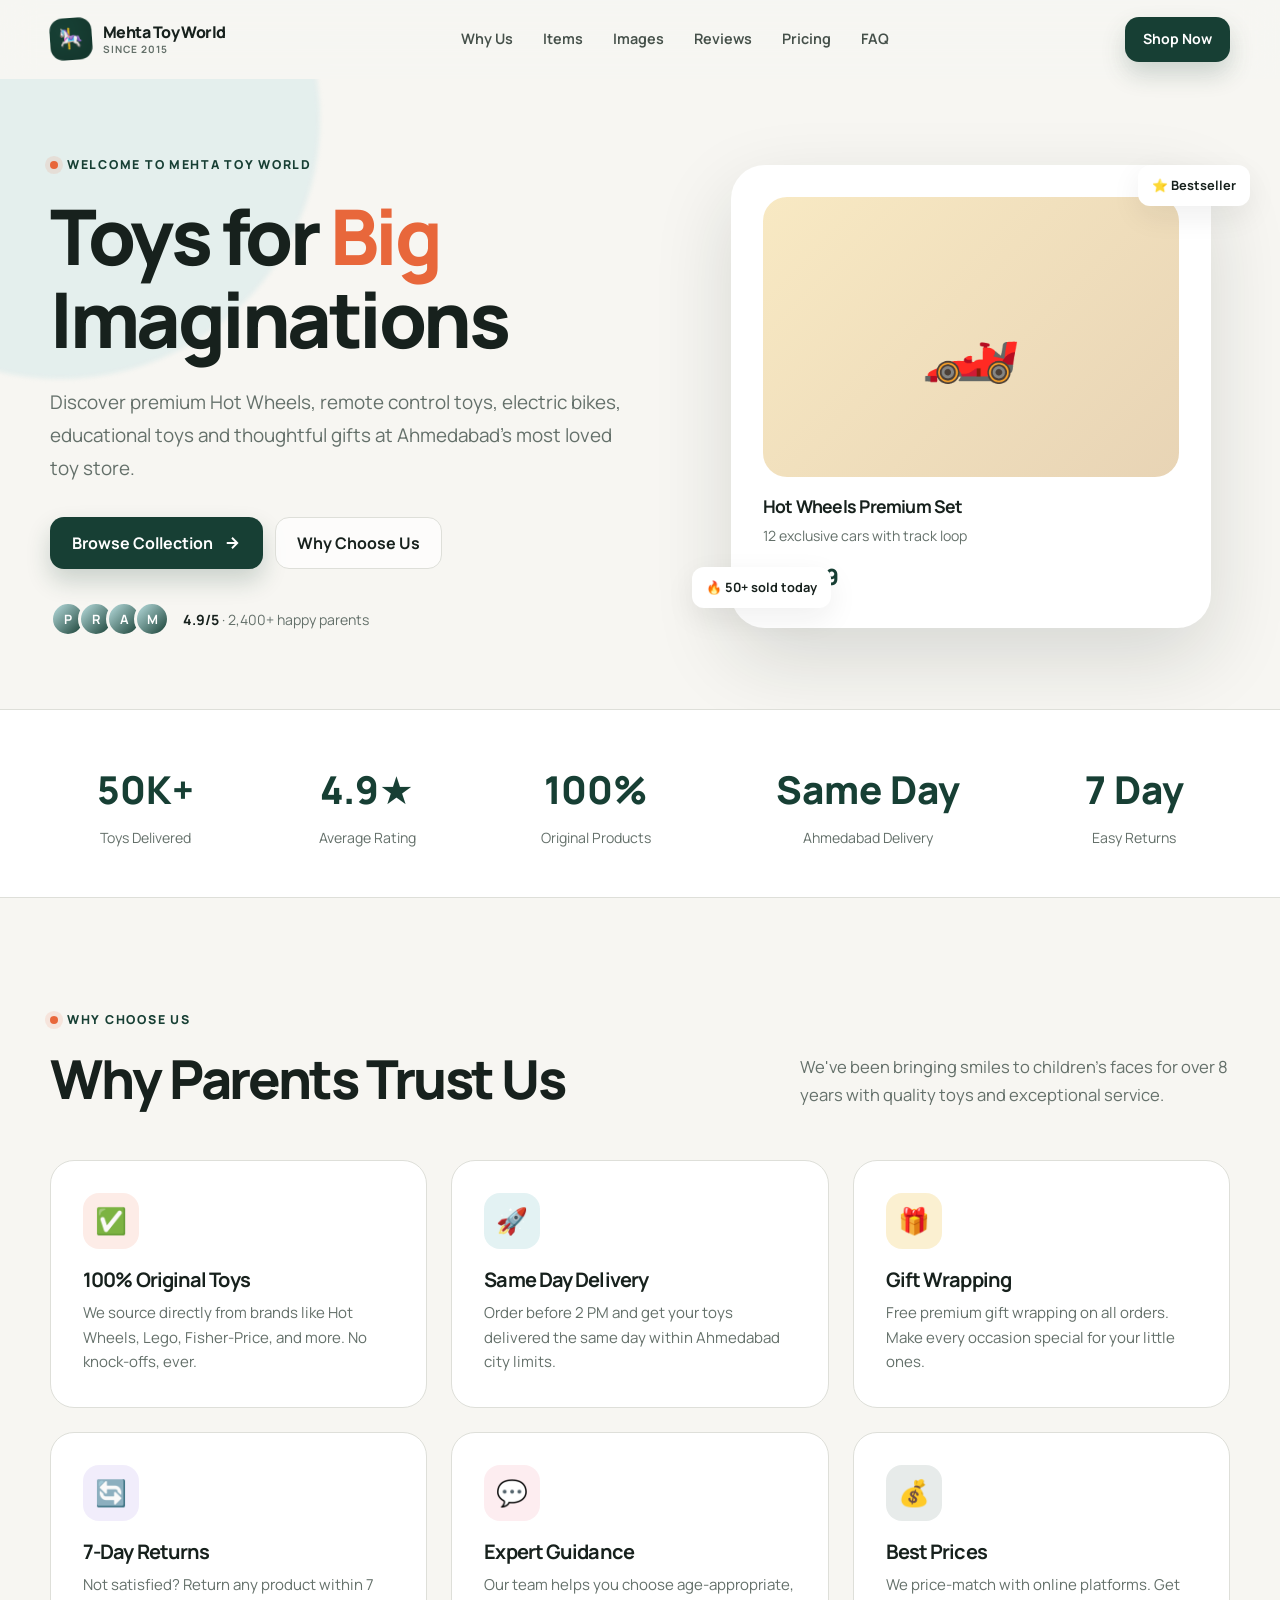
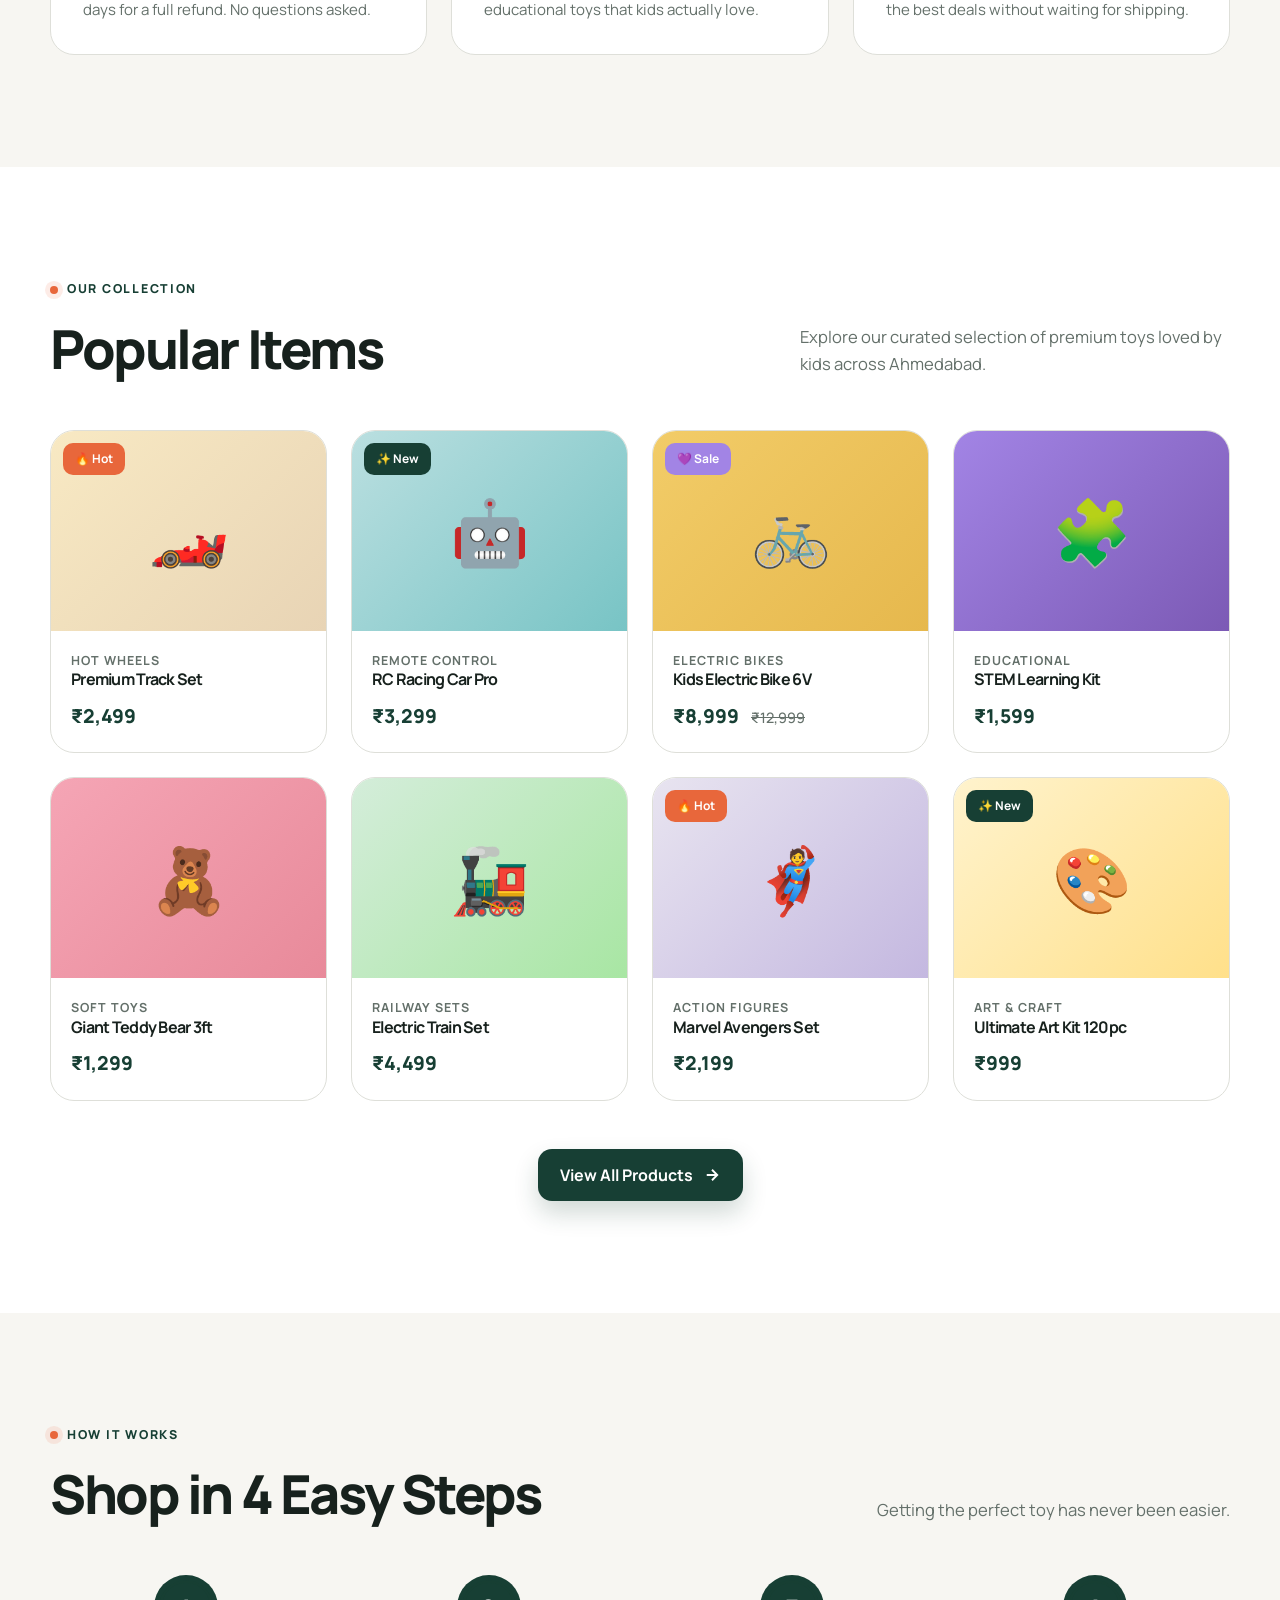
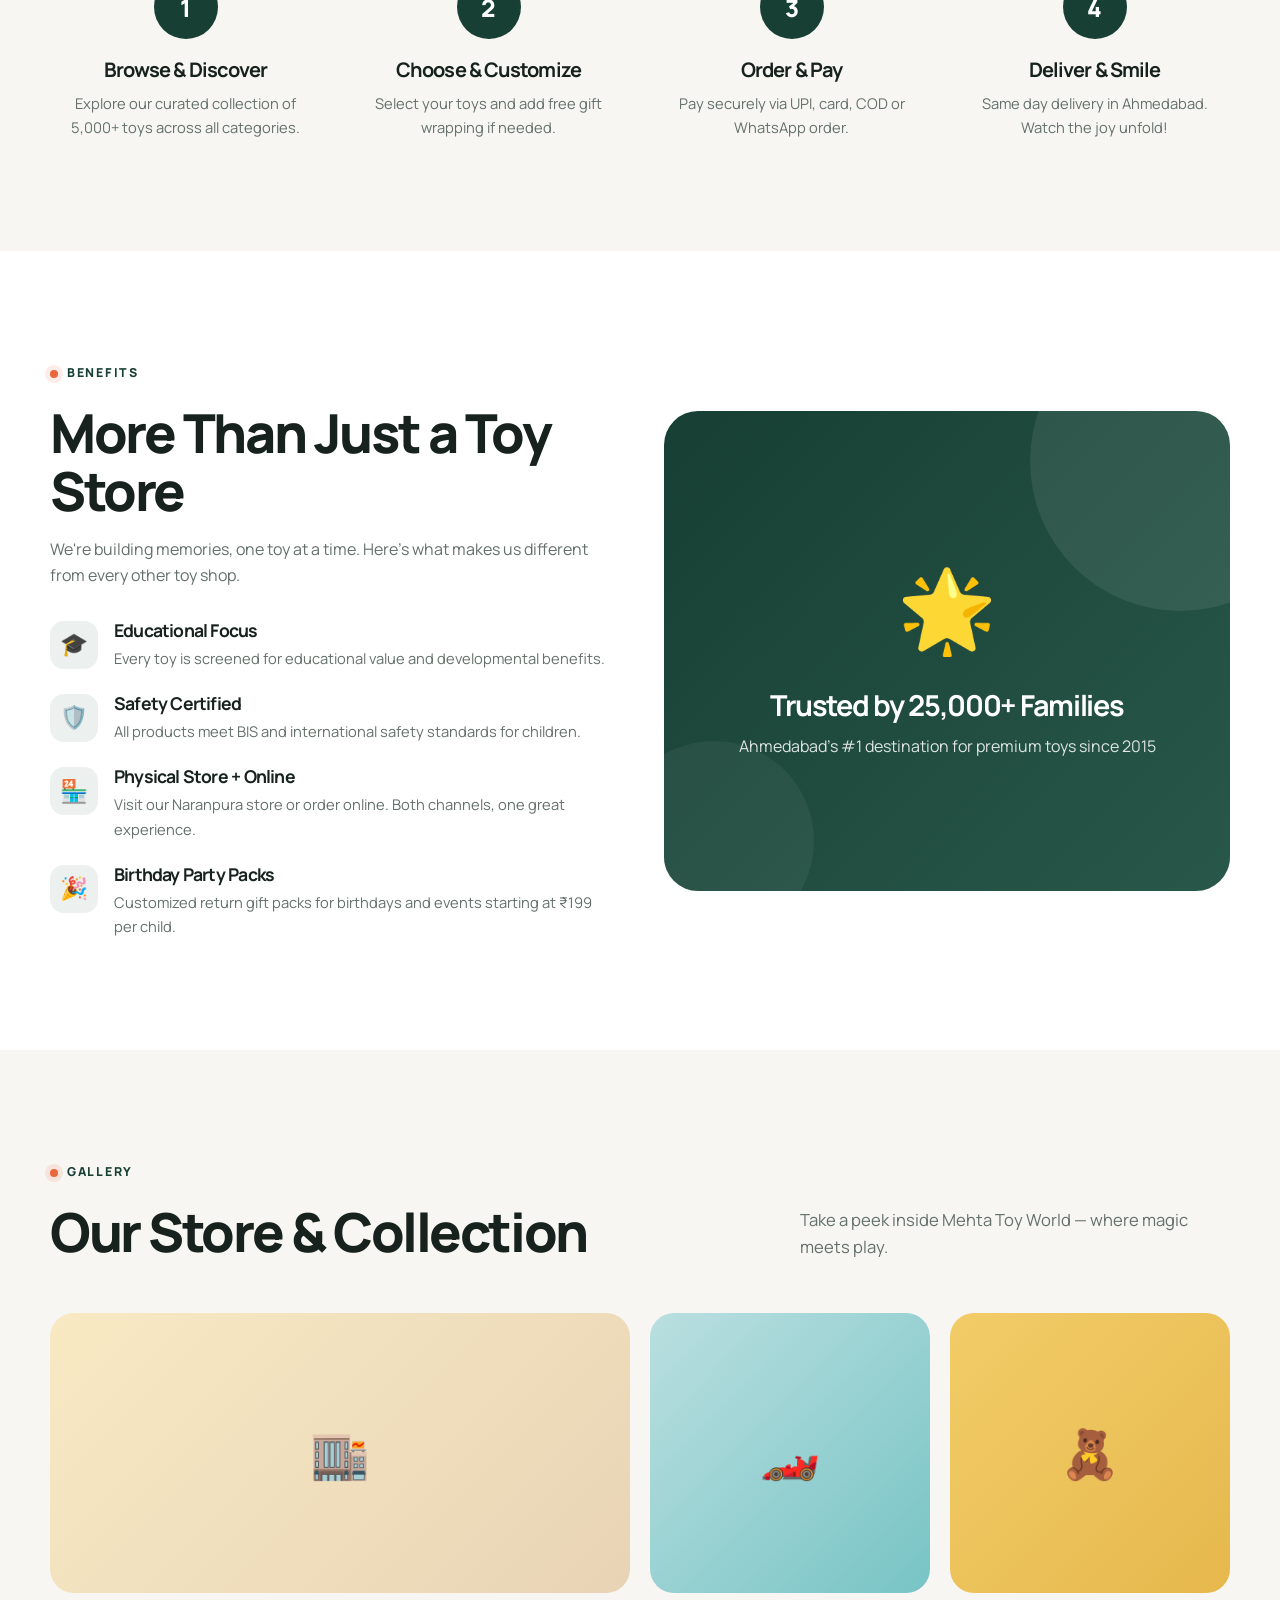
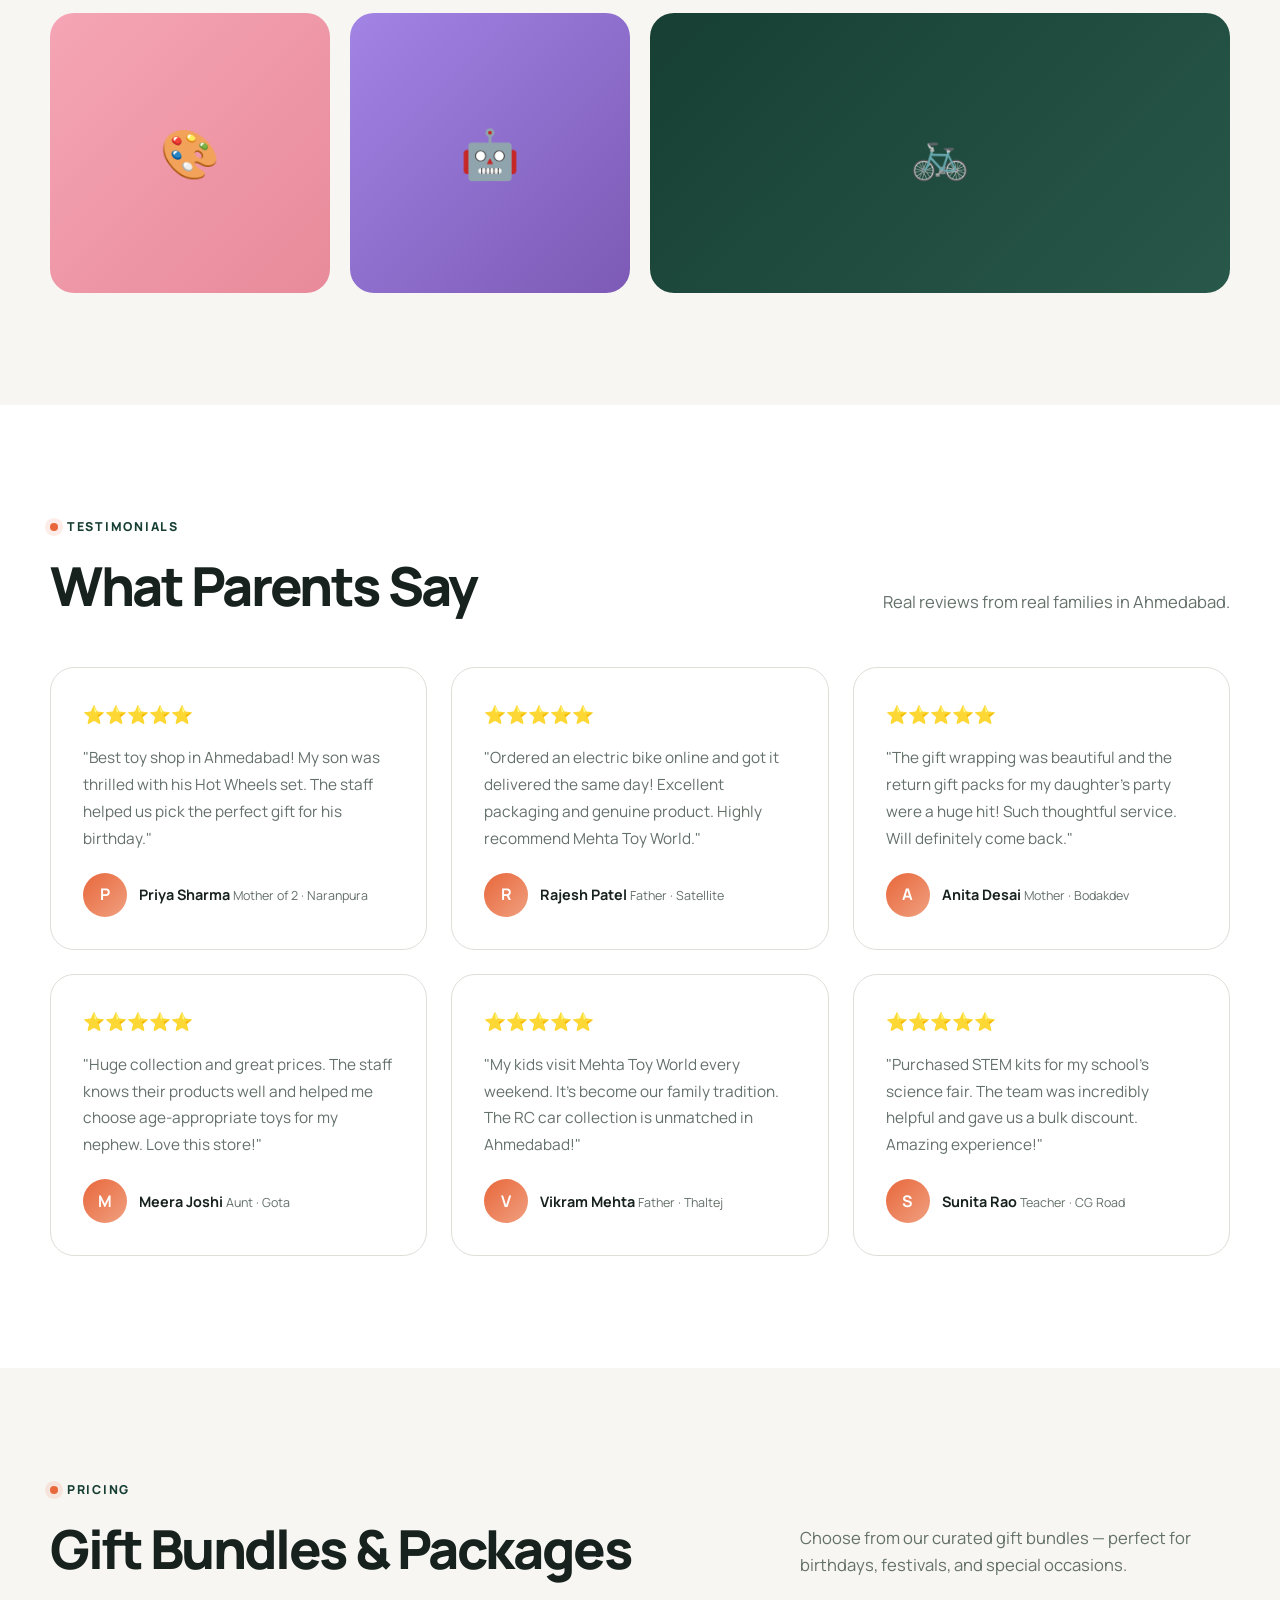
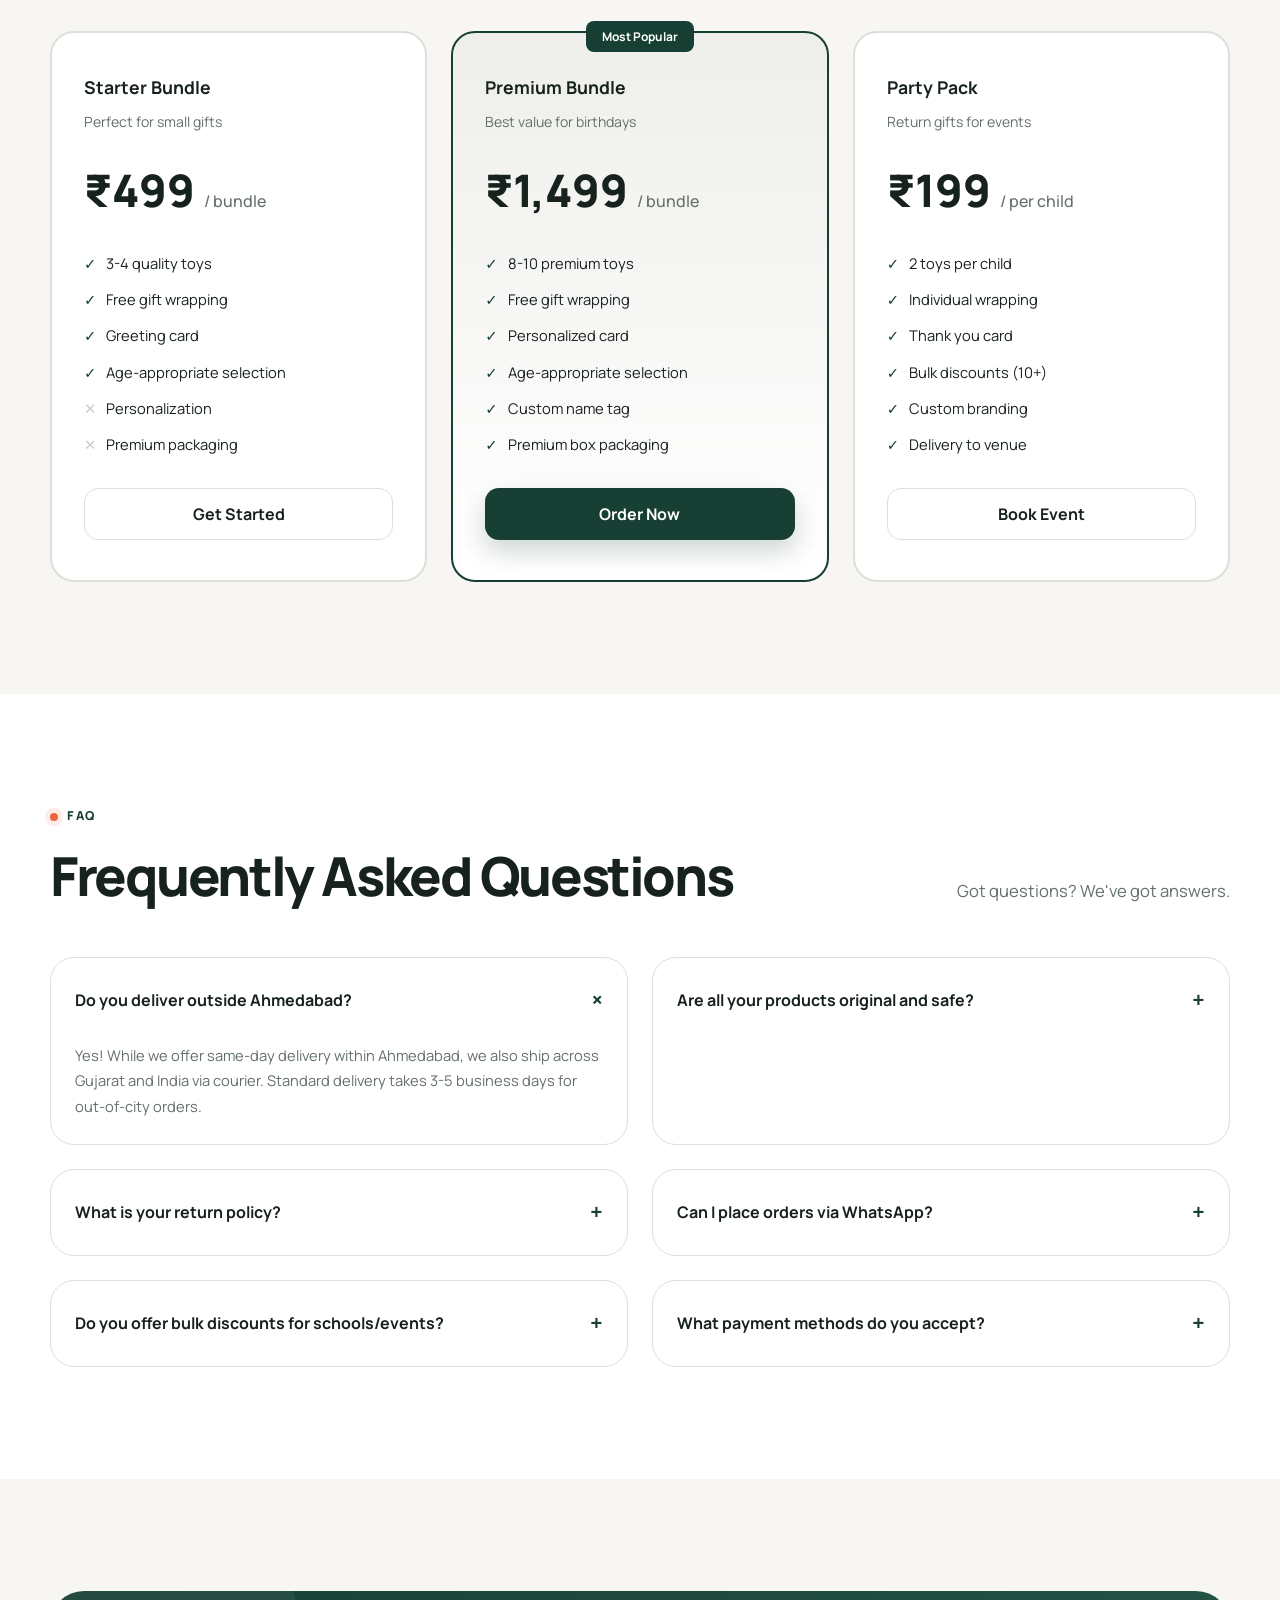
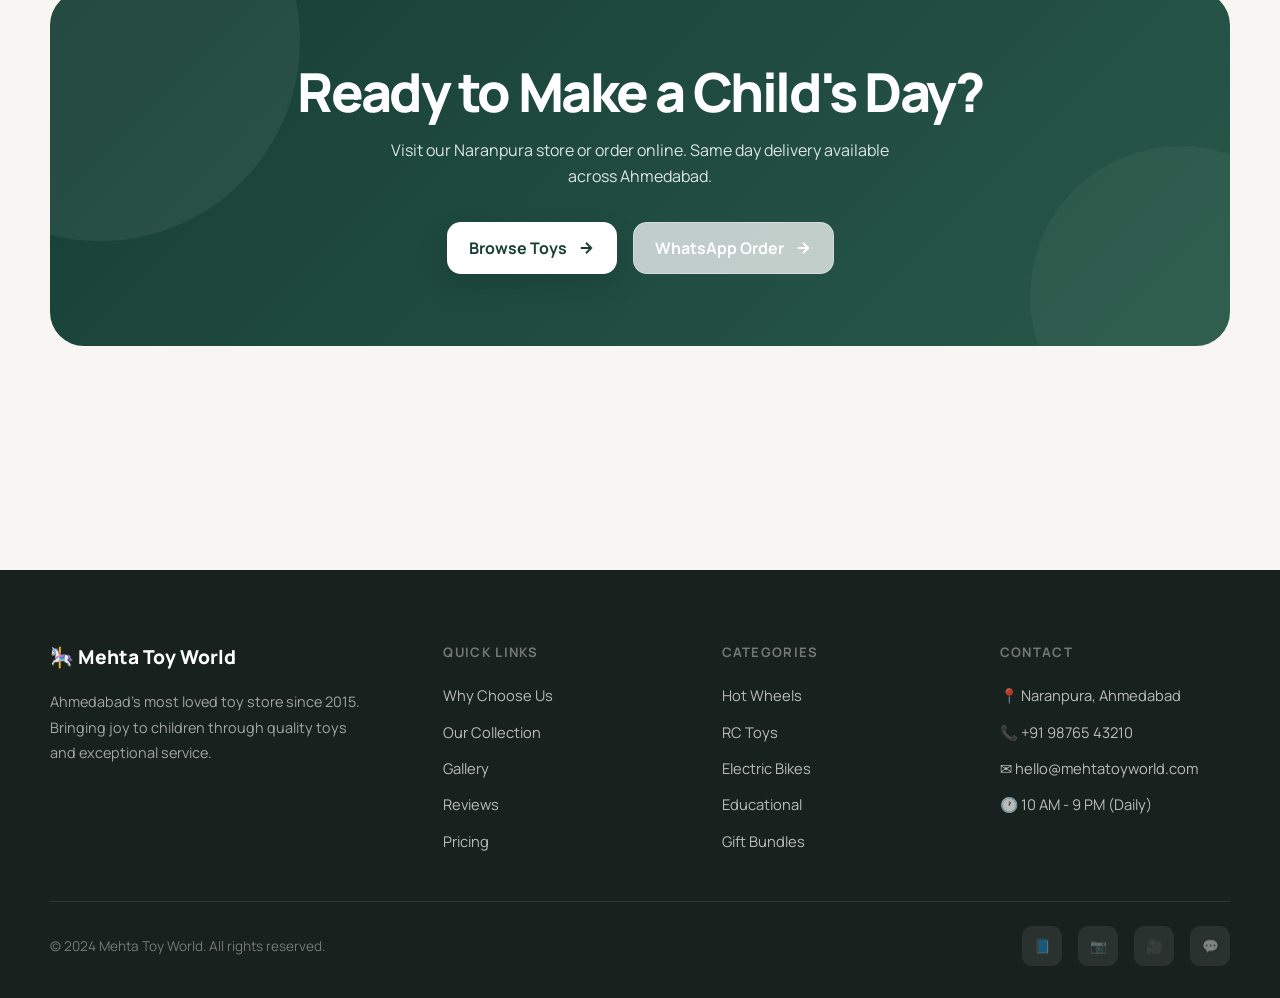
==== index.html @ d8805483 "Export from DesignArena (website)" ====
<html lang="en">
<head>
<meta charset="UTF-8">
<meta name="viewport" content="width=device-width, initial-scale=1.0">
<meta name="description" content="Discover Hot Wheels, remote control toys, electric bikes, educational toys and thoughtful gifts at Mehta Toy World in Naranpura, Ahmedabad.">
<meta name="theme-color" content="#173f34">
<title>Mehta Toy World | Toys for Big Imaginations</title>
<link rel="preconnect" href="https://fonts.googleapis.com">
<link rel="preconnect" href="https://fonts.gstatic.com" crossorigin>
<link href="https://fonts.googleapis.com/css2?family=Manrope:wght@400;500;600;700;800&display=swap" rel="stylesheet">
<script>document.documentElement.classList.add('js');</script>
<style>
:root {
--bg: #f7f6f2;
--surface: #ffffff;
--surface-soft: #efeee8;
--ink: #17211d;
--muted: #64706a;
--line: #dedfd9;
--green: #173f34;
--green-light: #285849;
--orange: #e8673b;
--yellow: #f2cc68;
--blue: #badfe0;
--pink: #f5a5b5;
--purple: #a284e5;
--shadow-sm: 0 10px 30px rgba(22, 32, 28, 0.07);
--shadow-lg: 0 30px 80px rgba(22, 32, 28, 0.14);
--radius-sm: 16px;
--radius: 24px;
--radius-lg: 34px;
--container: 1180px;
--transition: 220ms ease;
}
* { box-sizing: border-box; margin: 0; padding: 0; }
html { scroll-behavior: smooth; scroll-padding-top: 96px; }
body {
overflow-x: hidden;
color: var(--ink);
background: var(--bg);
font-family: "Manrope", system-ui, sans-serif;
font-size: 16px;
line-height: 1.65;
-webkit-font-smoothing: antialiased;
}
body.menu-locked { overflow: hidden; }
img { display: block; max-width: 100%; }
a { color: inherit; text-decoration: none; }
button, input { font: inherit; }
button { color: inherit; }
ul { list-style: none; }
h1, h2, h3 { letter-spacing: -0.045em; line-height: 1.08; }
h1 { max-width: 780px; font-size: clamp(3rem, 6vw, 5.75rem); font-weight: 800; }
h2 { font-size: clamp(2.25rem, 4.2vw, 4.25rem); font-weight: 800; }
h3 { font-size: 1.25rem; font-weight: 700; }
p { color: var(--muted); }
section { padding: 112px 0; }
section[id] { scroll-margin-top: 90px; }
.container { width: min(var(--container), calc(100% - 40px)); margin-inline: auto; }
.skip-link {
position: fixed; z-index: 9999; top: 12px; left: 12px;
padding: 11px 16px; border-radius: 10px; color: white; background: var(--green);
transform: translateY(-150%); transition: transform var(--transition);
}
.skip-link:focus { transform: translateY(0); }
:focus-visible { outline: 3px solid rgba(232, 103, 59, 0.45); outline-offset: 4px; }
.eyebrow {
display: inline-flex; align-items: center; gap: 9px; margin-bottom: 20px;
color: var(--green); font-size: 0.77rem; font-weight: 800;
letter-spacing: 0.14em; text-transform: uppercase;
}
.eyebrow::before {
width: 8px; height: 8px; border-radius: 50%; background: var(--orange);
content: ""; box-shadow: 0 0 0 5px rgba(232, 103, 59, 0.12);
}
.section-heading {
display: flex; align-items: end; justify-content: space-between;
gap: 40px; margin-bottom: 52px; flex-wrap: wrap;
}
.section-heading h2 { max-width: 700px; }
.section-heading p { max-width: 430px; font-size: 1.04rem; }
.button {
display: inline-flex; min-height: 52px; align-items: center; justify-content: center;
gap: 10px; padding: 0 21px; border: 1px solid transparent; border-radius: 14px;
cursor: pointer; font-weight: 700; transition: all var(--transition);
}
.button:hover { transform: translateY(-2px); }
.button-primary {
color: white; background: var(--green);
box-shadow: 0 12px 25px rgba(23, 63, 52, 0.2);
}
.button-primary:hover {
background: var(--green-light);
box-shadow: 0 16px 32px rgba(23, 63, 52, 0.25);
}
.button-secondary { border-color: var(--line); background: rgba(255, 255, 255, 0.72); }
.button-secondary:hover { border-color: #c8cbc3; background: white; }
.button-light { color: var(--green); background: white; box-shadow: 0 12px 28px rgba(8, 28, 23, 0.2); }
.button svg, .text-link svg { width: 18px; height: 18px; transition: transform var(--transition); }
.button:hover svg, .text-link:hover svg { transform: translateX(3px); }
.text-link {
display: inline-flex; align-items: center; gap: 8px; font-weight: 700;
color: var(--green); transition: color var(--transition);
}
.site-header {
position: sticky; z-index: 1000; top: 0; border-bottom: 1px solid transparent;
background: rgba(247, 246, 242, 0.78); backdrop-filter: blur(18px);
transition: border-color var(--transition), box-shadow var(--transition);
}
.site-header.scrolled { border-color: rgba(222, 223, 217, 0.85); box-shadow: 0 8px 25px rgba(22, 32, 28, 0.05); }
.nav { display: flex; min-height: 78px; align-items: center; justify-content: space-between; gap: 28px; }
.brand { display: inline-flex; flex-shrink: 0; align-items: center; gap: 11px; font-size: 1rem; font-weight: 800; letter-spacing: -0.035em; }
.brand-mark {
display: grid; width: 42px; height: 42px; place-items: center; border-radius: 13px;
color: white; background: var(--green); box-shadow: inset -8px -8px 16px rgba(0,0,0,0.12);
transform: rotate(-4deg); font-size: 1.2rem;
}
.brand-copy { display: grid; line-height: 1.02; }
.brand-copy small { margin-top: 4px; color: var(--muted); font-size: 0.63rem; font-weight: 700; letter-spacing: 0.1em; text-transform: uppercase; }
.nav-links { display: flex; align-items: center; gap: 30px; }
.nav-links a { position: relative; color: #45504a; font-size: 0.9rem; font-weight: 650; }
.nav-links a::after {
position: absolute; right: 0; bottom: -8px; left: 0; height: 2px; border-radius: 2px;
background: var(--orange); content: ""; transform: scaleX(0); transition: transform var(--transition);
}
.nav-links a:hover::after { transform: scaleX(1); }
.nav-cta { min-height: 45px; padding-inline: 17px; font-size: 0.88rem; }
.menu-toggle { display: none; width: 46px; height: 46px; border: 1px solid var(--line); border-radius: 13px; background: white; cursor: pointer; }
.menu-toggle span { display: block; width: 19px; height: 2px; margin: 4px auto; border-radius: 2px; background: var(--ink); transition: all var(--transition); }
.menu-open .menu-toggle span:first-child { transform: translateY(6px) rotate(45deg); }
.menu-open .menu-toggle span:nth-child(2) { opacity: 0; }
.menu-open .menu-toggle span:last-child { transform: translateY(-6px) rotate(-45deg); }
.mobile-menu { display: none; }
.hero { position: relative; overflow: hidden; padding: 76px 0 72px; }
.hero::before {
position: absolute; top: -220px; left: -200px; width: 520px; height: 520px;
border-radius: 50%; background: rgba(186, 223, 224, 0.3); filter: blur(2px); content: "";
}
.hero-grid {
position: relative; display: grid; align-items: center;
grid-template-columns: 1.05fr 0.95fr; gap: clamp(50px, 7vw, 95px);
}
.hero-copy { position: relative; z-index: 2; }
.hero h1 span { color: var(--orange); }
.hero-description { max-width: 610px; margin-top: 25px; font-size: clamp(1.03rem, 1.6vw, 1.18rem); line-height: 1.75; }
.hero-actions { display: flex; flex-wrap: wrap; gap: 12px; margin-top: 32px; }
.rating-row { display: flex; align-items: center; gap: 13px; margin-top: 32px; }
.avatar-stack { display: flex; align-items: center; }
.avatar-stack div {
width: 36px; height: 36px; border-radius: 50%; border: 3px solid var(--bg);
margin-left: -8px; background: linear-gradient(135deg, var(--blue), var(--green));
display: flex; align-items: center; justify-content: center; font-size: 0.8rem; color: white; font-weight: 700;
}
.avatar-stack div:first-child { margin-left: 0; }
.rating-text { font-size: 0.88rem; color: var(--muted); }
.rating-text strong { color: var(--ink); }
.hero-visual { position: relative; display: grid; place-items: center; }
.hero-card {
background: var(--surface); border-radius: var(--radius-lg); padding: 32px;
box-shadow: var(--shadow-lg); position: relative; z-index: 2;
max-width: 480px; width: 100%;
}
.hero-card-image {
height: 280px; border-radius: var(--radius); overflow: hidden;
background: linear-gradient(135deg, #f8e9c3, #e8d4b5);
display: grid; place-items: center; font-size: 5rem;
margin-bottom: 20px;
}
.hero-card h3 { font-size: 1.1rem; margin-bottom: 8px; }
.hero-card p { font-size: 0.88rem; }
.hero-card .price { font-size: 1.4rem; font-weight: 800; color: var(--green); margin-top: 12px; }
.floating-badge {
position: absolute; z-index: 3; background: var(--surface);
padding: 10px 14px; border-radius: 12px; box-shadow: var(--shadow-sm);
font-weight: 700; font-size: 0.8rem;
animation: float 4s ease-in-out infinite;
}
.floating-badge.top-right { top: 0; right: -20px; }
.floating-badge.bottom-left { bottom: 20px; left: -20px; }
@keyframes float {
0%, 100% { transform: translateY(0px); }
50% { transform: translateY(-10px); }
}
.trust-bar {
padding: 48px 0; border-top: 1px solid var(--line);
border-bottom: 1px solid var(--line); background: var(--surface);
}
.trust-grid {
display: flex; justify-content: space-around; align-items: center;
flex-wrap: wrap; gap: 32px;
}
.trust-item { text-align: center; }
.trust-item .number { font-size: clamp(1.8rem, 3vw, 2.4rem); font-weight: 800; color: var(--green); }
.trust-item .label { font-size: 0.88rem; color: var(--muted); margin-top: 4px; }
.features-grid {
display: grid; grid-template-columns: repeat(3, 1fr); gap: 24px;
}
.feature-card {
background: var(--surface); padding: 32px; border-radius: var(--radius);
border: 1px solid var(--line); transition: all var(--transition);
}
.feature-card:hover {
transform: translateY(-4px);
box-shadow: var(--shadow-lg);
border-color: transparent;
}
.feature-icon {
width: 56px; height: 56px; border-radius: 16px;
display: grid; place-items: center; font-size: 1.6rem;
margin-bottom: 20px;
}
.feature-card:nth-child(1) .feature-icon { background: rgba(232, 103, 59, 0.12); }
.feature-card:nth-child(2) .feature-icon { background: rgba(186, 223, 224, 0.4); }
.feature-card:nth-child(3) .feature-icon { background: rgba(242, 204, 104, 0.3); }
.feature-card:nth-child(4) .feature-icon { background: rgba(162, 132, 229, 0.15); }
.feature-card:nth-child(5) .feature-icon { background: rgba(245, 165, 181, 0.2); }
.feature-card:nth-child(6) .feature-icon { background: rgba(23, 63, 52, 0.1); }
.feature-card h3 { margin-bottom: 10px; }
.feature-card p { font-size: 0.94rem; }
.items-grid {
display: grid; grid-template-columns: repeat(4, 1fr); gap: 24px;
}
.item-card {
background: var(--surface); border-radius: var(--radius); overflow: hidden;
border: 1px solid var(--line); transition: all var(--transition);
}
.item-card:hover { transform: translateY(-6px); box-shadow: var(--shadow-lg); border-color: transparent; }
.item-image {
height: 200px; display: grid; place-items: center; font-size: 4rem;
position: relative;
}
.item-badge {
position: absolute; top: 12px; left: 12px; padding: 6px 12px;
border-radius: 10px; font-size: 0.75rem; font-weight: 700;
}
.badge-hot { background: var(--orange); color: white; }
.badge-new { background: var(--green); color: white; }
.badge-sale { background: var(--purple); color: white; }
.item-body { padding: 20px; }
.item-body h3 { font-size: 1rem; margin-bottom: 6px; }
.item-body .category { font-size: 0.78rem; color: var(--muted); text-transform: uppercase; letter-spacing: 0.08em; font-weight: 700; }
.item-body .item-price { font-size: 1.2rem; font-weight: 800; color: var(--green); margin-top: 12px; }
.item-body .item-price .old-price { text-decoration: line-through; color: var(--muted); font-weight: 500; font-size: 0.9rem; margin-left: 8px; }
.how-it-works { background: var(--surface); }
.steps-grid { display: grid; grid-template-columns: repeat(4, 1fr); gap: 32px; position: relative; }
.step { text-align: center; position: relative; }
.step-number {
width: 64px; height: 64px; border-radius: 50%; background: var(--green);
color: white; display: grid; place-items: center; font-size: 1.5rem; font-weight: 800;
margin: 0 auto 20px; position: relative;
}
.step-number::after {
content: ""; position: absolute; width: 48px; height: 48px;
border-radius: 50%; border: 3px solid var(--green); opacity: 0.15;
}
.step h3 { margin-bottom: 10px; }
.step p { font-size: 0.92rem; }
.benefits-grid { display: grid; grid-template-columns: 1fr 1fr; gap: 48px; align-items: center; }
.benefits-list { display: grid; gap: 24px; }
.benefit-item { display: flex; gap: 16px; }
.benefit-icon {
width: 48px; height: 48px; flex-shrink: 0; border-radius: 14px;
background: rgba(23, 63, 52, 0.08); display: grid; place-items: center; font-size: 1.4rem;
}
.benefit-item h3 { font-size: 1.1rem; margin-bottom: 6px; }
.benefit-item p { font-size: 0.92rem; }
.benefits-visual {
background: linear-gradient(135deg, var(--green), var(--green-light));
border-radius: var(--radius-lg); padding: 48px; color: white;
display: grid; place-items: center; min-height: 480px;
position: relative; overflow: hidden;
}
.benefits-visual::before {
content: ""; position: absolute; width: 300px; height: 300px;
border-radius: 50%; background: rgba(255,255,255,0.08);
top: -100px; right: -100px;
}
.benefits-visual::after {
content: ""; position: absolute; width: 200px; height: 200px;
border-radius: 50%; background: rgba(255,255,255,0.05);
bottom: -50px; left: -50px;
}
.benefits-visual-content { position: relative; z-index: 2; text-align: center; }
.benefits-visual h3 { font-size: 1.8rem; color: white; margin-bottom: 12px; }
.benefits-visual p { color: rgba(255,255,255,0.85); }
.gallery-grid {
display: grid; grid-template-columns: repeat(4, 1fr); grid-template-rows: repeat(2, 280px); gap: 20px;
}
.gallery-item {
border-radius: var(--radius); overflow: hidden; position: relative;
display: grid; place-items: center; font-size: 3rem; cursor: pointer;
transition: transform var(--transition);
}
.gallery-item:hover { transform: scale(1.02); }
.gallery-item:nth-child(1) { grid-column: span 2; background: linear-gradient(135deg, #f8e9c3, #e8d4b5); }
.gallery-item:nth-child(2) { background: linear-gradient(135deg, var(--blue), #78c4c5); }
.gallery-item:nth-child(3) { background: linear-gradient(135deg, var(--yellow), #e6b84d); }
.gallery-item:nth-child(4) { background: linear-gradient(135deg, var(--pink), #e88a9a); }
.gallery-item:nth-child(5) { background: linear-gradient(135deg, var(--purple), #7c5ab5); }
.gallery-item:nth-child(6) { grid-column: span 2; background: linear-gradient(135deg, var(--green), var(--green-light)); }
.reviews-grid { display: grid; grid-template-columns: repeat(3, 1fr); gap: 24px; }
.review-card {
background: var(--surface); padding: 32px; border-radius: var(--radius);
border: 1px solid var(--line);
}
.review-stars { font-size: 1.1rem; margin-bottom: 16px; }
.review-text { font-size: 0.96rem; line-height: 1.75; margin-bottom: 20px; }
.review-author { display: flex; align-items: center; gap: 12px; }
.review-avatar {
width: 44px; height: 44px; border-radius: 50%;
background: linear-gradient(135deg, var(--orange), #f0a080);
display: grid; place-items: center; color: white; font-weight: 700; font-size: 1rem;
}
.review-info strong { font-size: 0.9rem; }
.review-info span { font-size: 0.78rem; color: var(--muted); }
.pricing-grid { display: grid; grid-template-columns: repeat(3, 1fr); gap: 24px; }
.pricing-card {
background: var(--surface); padding: 40px 32px; border-radius: var(--radius);
border: 2px solid var(--line); position: relative; transition: all var(--transition);
}
.pricing-card:hover { transform: translateY(-4px); box-shadow: var(--shadow-lg); }
.pricing-card.featured { border-color: var(--green); background: linear-gradient(180deg, rgba(23,63,52,0.04), white); }
.pricing-card.featured::before {
content: "Most Popular"; position: absolute; top: -12px; left: 50%;
transform: translateX(-50%); padding: 6px 16px; background: var(--green);
color: white; border-radius: 8px; font-size: 0.75rem; font-weight: 700;
}
.pricing-name { font-size: 1.1rem; font-weight: 700; margin-bottom: 8px; }
.pricing-desc { font-size: 0.88rem; color: var(--muted); margin-bottom: 20px; }
.pricing-price { font-size: 2.8rem; font-weight: 800; color: var(--ink); margin-bottom: 4px; }
.pricing-price span { font-size: 1rem; font-weight: 500; color: var(--muted); }
.pricing-features { margin: 24px 0; display: grid; gap: 12px; }
.pricing-feature { display: flex; align-items: center; gap: 10px; font-size: 0.92rem; }
.pricing-feature .check { color: var(--green); font-weight: 700; }
.pricing-feature .cross { color: #ccc; }
.pricing-card .button { width: 100%; margin-top: 8px; }
.faq-grid { display: grid; grid-template-columns: 1fr 1fr; gap: 24px; }
.faq-item {
background: var(--surface); border-radius: var(--radius);
border: 1px solid var(--line); overflow: hidden;
}
.faq-question {
display: flex; align-items: center; justify-content: space-between;
padding: 24px; cursor: pointer; font-weight: 700; font-size: 1rem;
transition: background var(--transition);
}
.faq-question:hover { background: var(--surface-soft); }
.faq-icon { font-size: 1.4rem; transition: transform var(--transition); color: var(--green); }
.faq-item.active .faq-icon { transform: rotate(45deg); }
.faq-answer {
max-height: 0; overflow: hidden; transition: max-height 0.3s ease, padding 0.3s ease;
padding: 0 24px;
}
.faq-item.active .faq-answer { max-height: 200px; padding: 0 24px 24px; }
.faq-answer p { font-size: 0.92rem; line-height: 1.75; }
.cta-section {
background: linear-gradient(135deg, var(--green), var(--green-light));
border-radius: var(--radius-lg); padding: 72px 48px; text-align: center;
color: white; position: relative; overflow: hidden;
}
.cta-section::before {
content: ""; position: absolute; width: 400px; height: 400px;
border-radius: 50%; background: rgba(255,255,255,0.06);
top: -150px; left: -150px;
}
.cta-section::after {
content: ""; position: absolute; width: 300px; height: 300px;
border-radius: 50%; background: rgba(255,255,255,0.04);
bottom: -100px; right: -100px;
}
.cta-content { position: relative; z-index: 2; }
.cta-section h2 { color: white; margin: 0 auto 16px; }
.cta-section p { color: rgba(255,255,255,0.85); max-width: 520px; margin: 0 auto 32px; }
.cta-buttons { display: flex; justify-content: center; gap: 16px; flex-wrap: wrap; }
.site-footer {
background: var(--ink); color: white; padding: 72px 0 32px; margin-top: 112px;
}
.footer-grid {
display: grid; grid-template-columns: 1.5fr 1fr 1fr 1fr; gap: 48px;
margin-bottom: 48px;
}
.footer-brand { font-size: 1.2rem; font-weight: 800; margin-bottom: 16px; display: flex; align-items: center; gap: 10px; }
.footer-desc { color: rgba(255,255,255,0.6); font-size: 0.9rem; line-height: 1.75; max-width: 320px; }
.footer-heading { font-size: 0.82rem; font-weight: 700; letter-spacing: 0.1em; text-transform: uppercase; margin-bottom: 20px; color: rgba(255,255,255,0.4); }
.footer-links { display: grid; gap: 12px; }
.footer-links a { color: rgba(255,255,255,0.7); font-size: 0.92rem; transition: color var(--transition); }
.footer-links a:hover { color: white; }
.footer-bottom {
border-top: 1px solid rgba(255,255,255,0.1); padding-top: 24px;
display: flex; justify-content: space-between; align-items: center; flex-wrap: wrap; gap: 16px;
font-size: 0.85rem; color: rgba(255,255,255,0.4);
}
.footer-socials { display: flex; gap: 16px; }
.footer-socials a {
width: 40px; height: 40px; border-radius: 10px;
background: rgba(255,255,255,0.08); display: grid; place-items: center;
transition: background var(--transition);
}
.footer-socials a:hover { background: rgba(255,255,255,0.15); }
@media (max-width: 1024px) {
.features-grid, .items-grid { grid-template-columns: repeat(2, 1fr); }
.steps-grid { grid-template-columns: repeat(2, 1fr); }
.pricing-grid { grid-template-columns: repeat(2, 1fr); }
.pricing-card:last-child { grid-column: span 2; max-width: 400px; justify-self: center; width: 100%; }
.footer-grid { grid-template-columns: 1fr 1fr; }
}
@media (max-width: 768px) {
.nav-links, .nav-cta { display: none; }
.menu-toggle { display: block; }
.mobile-menu {
display: block; position: fixed; top: 78px; left: 0; right: 0; bottom: 0;
background: var(--bg); padding: 24px; z-index: 999;
transform: translateX(100%); transition: transform 0.3s ease;
}
.mobile-menu.active { transform: translateX(0); }
.mobile-menu a {
display: block; padding: 16px 0; font-size: 1.2rem; font-weight: 700;
border-bottom: 1px solid var(--line);
}
.hero-grid { grid-template-columns: 1fr; }
.hero-visual { order: -1; }
.hero { padding: 48px 0 56px; }
section { padding: 72px 0; }
.features-grid, .items-grid, .reviews-grid, .pricing-grid, .faq-grid { grid-template-columns: 1fr; }
.gallery-grid { grid-template-columns: repeat(2, 1fr); grid-template-rows: auto; }
.gallery-item { height: 200px; }
.gallery-item:nth-child(1), .gallery-item:nth-child(6) { grid-column: span 1; }
.steps-grid { grid-template-columns: 1fr; }
.benefits-grid { grid-template-columns: 1fr; }
.benefits-visual { min-height: 320px; }
.footer-grid { grid-template-columns: 1fr; gap: 32px; }
.footer-bottom { flex-direction: column; text-align: center; }
.section-heading { flex-direction: column; align-items: start; gap: 16px; }
.section-heading p { max-width: 100%; }
.pricing-card:last-child { grid-column: span 1; max-width: none; }
.trust-grid { flex-wrap: wrap; gap: 24px; }
.cta-section { padding: 48px 24px; }
}
.animate-on-scroll { opacity: 0; transform: translateY(30px); transition: opacity 0.6s ease, transform 0.6s ease; }
.animate-on-scroll.visible { opacity: 1; transform: translateY(0); }
</style>
</head>
<body>
<a class="skip-link" href="#main">Skip to content</a>

<header class="site-header">
<div class="container">
<nav class="nav">
<a href="#" class="brand">
<div class="brand-mark">🎠</div>
<div class="brand-copy">
Mehta Toy World
<small>Since 2015</small>
</div>
</a>
<div class="nav-links">
<a href="#why-us">Why Us</a>
<a href="#items">Items</a>
<a href="#images">Images</a>
<a href="#reviews">Reviews</a>
<a href="#pricing">Pricing</a>
<a href="#faq">FAQ</a>
</div>
<a href="#pricing" class="button button-primary nav-cta">Shop Now</a>
<button class="menu-toggle" aria-label="Menu" onclick="toggleMenu()">
<span></span><span></span><span></span>
</button>
</nav>
</div>
</header>

<div class="mobile-menu" id="mobileMenu">
<a href="#why-us" onclick="toggleMenu()">Why Us</a>
<a href="#items" onclick="toggleMenu()">Items</a>
<a href="#images" onclick="toggleMenu()">Images</a>
<a href="#reviews" onclick="toggleMenu()">Reviews</a>
<a href="#pricing" onclick="toggleMenu()">Pricing</a>
<a href="#faq" onclick="toggleMenu()">FAQ</a>
</div>

<main id="main">
<section class="hero">
<div class="container">
<div class="hero-grid">
<div class="hero-copy">
<div class="eyebrow">Welcome to Mehta Toy World</div>
<h1>Toys for <span>Big</span> Imaginations</h1>
<p class="hero-description">
Discover premium Hot Wheels, remote control toys, electric bikes, educational toys and thoughtful gifts at Ahmedabad's most loved toy store.
</p>
<div class="hero-actions">
<a href="#items" class="button button-primary">
Browse Collection
<svg viewBox="0 0 24 24" fill="none" stroke="currentColor" stroke-width="2.5"><path d="M5 12h14M12 5l7 7-7 7"/></svg>
</a>
<a href="#why-us" class="button button-secondary">Why Choose Us</a>
</div>
<div class="rating-row">
<div class="avatar-stack">
<div>P</div>
<div>R</div>
<div>A</div>
<div>M</div>
</div>
<div class="rating-text">
<strong>4.9/5</strong> · 2,400+ happy parents
</div>
</div>
</div>
<div class="hero-visual">
<div class="hero-card">
<div class="hero-card-image">🏎️</div>
<h3>Hot Wheels Premium Set</h3>
<p>12 exclusive cars with track loop</p>
<div class="price">₹2,499</div>
</div>
<div class="floating-badge top-right">⭐ Bestseller</div>
<div class="floating-badge bottom-left">🔥 50+ sold today</div>
</div>
</div>
</div>
</section>

<section class="trust-bar">
<div class="container">
<div class="trust-grid">
<div class="trust-item">
<div class="number">50K+</div>
<div class="label">Toys Delivered</div>
</div>
<div class="trust-item">
<div class="number">4.9★</div>
<div class="label">Average Rating</div>
</div>
<div class="trust-item">
<div class="number">100%</div>
<div class="label">Original Products</div>
</div>
<div class="trust-item">
<div class="number">Same Day</div>
<div class="label">Ahmedabad Delivery</div>
</div>
<div class="trust-item">
<div class="number">7 Day</div>
<div class="label">Easy Returns</div>
</div>
</div>
</div>
</section>

<section id="why-us">
<div class="container">
<div class="section-heading animate-on-scroll">
<div>
<div class="eyebrow">Why Choose Us</div>
<h2>Why Parents Trust Us</h2>
</div>
<p>We've been bringing smiles to children's faces for over 8 years with quality toys and exceptional service.</p>
</div>
<div class="features-grid">
<div class="feature-card animate-on-scroll">
<div class="feature-icon">✅</div>
<h3>100% Original Toys</h3>
<p>We source directly from brands like Hot Wheels, Lego, Fisher-Price, and more. No knock-offs, ever.</p>
</div>
<div class="feature-card animate-on-scroll">
<div class="feature-icon">🚀</div>
<h3>Same Day Delivery</h3>
<p>Order before 2 PM and get your toys delivered the same day within Ahmedabad city limits.</p>
</div>
<div class="feature-card animate-on-scroll">
<div class="feature-icon">🎁</div>
<h3>Gift Wrapping</h3>
<p>Free premium gift wrapping on all orders. Make every occasion special for your little ones.</p>
</div>
<div class="feature-card animate-on-scroll">
<div class="feature-icon">🔄</div>
<h3>7-Day Returns</h3>
<p>Not satisfied? Return any product within 7 days for a full refund. No questions asked.</p>
</div>
<div class="feature-card animate-on-scroll">
<div class="feature-icon">💬</div>
<h3>Expert Guidance</h3>
<p>Our team helps you choose age-appropriate, educational toys that kids actually love.</p>
</div>
<div class="feature-card animate-on-scroll">
<div class="feature-icon">💰</div>
<h3>Best Prices</h3>
<p>We price-match with online platforms. Get the best deals without waiting for shipping.</p>
</div>
</div>
</div>
</section>

<section id="items" style="background: var(--surface);">
<div class="container">
<div class="section-heading animate-on-scroll">
<div>
<div class="eyebrow">Our Collection</div>
<h2>Popular Items</h2>
</div>
<p>Explore our curated selection of premium toys loved by kids across Ahmedabad.</p>
</div>
<div class="items-grid">
<div class="item-card animate-on-scroll">
<div class="item-image" style="background: linear-gradient(135deg, #f8e9c3, #e8d4b5);">
<span class="item-badge badge-hot">🔥 Hot</span>
🏎️
</div>
<div class="item-body">
<div class="category">Hot Wheels</div>
<h3>Premium Track Set</h3>
<div class="item-price">₹2,499</div>
</div>
</div>
<div class="item-card animate-on-scroll">
<div class="item-image" style="background: linear-gradient(135deg, var(--blue), #78c4c5);">
<span class="item-badge badge-new">✨ New</span>
🤖
</div>
<div class="item-body">
<div class="category">Remote Control</div>
<h3>RC Racing Car Pro</h3>
<div class="item-price">₹3,299</div>
</div>
</div>
<div class="item-card animate-on-scroll">
<div class="item-image" style="background: linear-gradient(135deg, var(--yellow), #e6b84d);">
<span class="item-badge badge-sale">💜 Sale</span>
🚲
</div>
<div class="item-body">
<div class="category">Electric Bikes</div>
<h3>Kids Electric Bike 6V</h3>
<div class="item-price">₹8,999 <span class="old-price">₹12,999</span></div>
</div>
</div>
<div class="item-card animate-on-scroll">
<div class="item-image" style="background: linear-gradient(135deg, var(--purple), #7c5ab5);">
🧩
</div>
<div class="item-body">
<div class="category">Educational</div>
<h3>STEM Learning Kit</h3>
<div class="item-price">₹1,599</div>
</div>
</div>
<div class="item-card animate-on-scroll">
<div class="item-image" style="background: linear-gradient(135deg, var(--pink), #e88a9a);">
🧸
</div>
<div class="item-body">
<div class="category">Soft Toys</div>
<h3>Giant Teddy Bear 3ft</h3>
<div class="item-price">₹1,299</div>
</div>
</div>
<div class="item-card animate-on-scroll">
<div class="item-image" style="background: linear-gradient(135deg, #d4edda, #a8e6a3);">
🚂
</div>
<div class="item-body">
<div class="category">Railway Sets</div>
<h3>Electric Train Set</h3>
<div class="item-price">₹4,499</div>
</div>
</div>
<div class="item-card animate-on-scroll">
<div class="item-image" style="background: linear-gradient(135deg, #e8e4f0, #c4b8e0);">
<span class="item-badge badge-hot">🔥 Hot</span>
🦸
</div>
<div class="item-body">
<div class="category">Action Figures</div>
<h3>Marvel Avengers Set</h3>
<div class="item-price">₹2,199</div>
</div>
</div>
<div class="item-card animate-on-scroll">
<div class="item-image" style="background: linear-gradient(135deg, #fff3cd, #ffe08a);">
<span class="item-badge badge-new">✨ New</span>
🎨
</div>
<div class="item-body">
<div class="category">Art & Craft</div>
<h3>Ultimate Art Kit 120pc</h3>
<div class="item-price">₹999</div>
</div>
</div>
</div>
<div style="text-align: center; margin-top: 48px;">
<a href="#" class="button button-primary">View All Products <svg viewBox="0 0 24 24" fill="none" stroke="currentColor" stroke-width="2.5"><path d="M5 12h14M12 5l7 7-7 7"/></svg></a>
</div>
</div>
</section>

<section>
<div class="container">
<div class="section-heading animate-on-scroll">
<div>
<div class="eyebrow">How It Works</div>
<h2>Shop in 4 Easy Steps</h2>
</div>
<p>Getting the perfect toy has never been easier.</p>
</div>
<div class="steps-grid">
<div class="step animate-on-scroll">
<div class="step-number">1</div>
<h3>Browse & Discover</h3>
<p>Explore our curated collection of 5,000+ toys across all categories.</p>
</div>
<div class="step animate-on-scroll">
<div class="step-number">2</div>
<h3>Choose & Customize</h3>
<p>Select your toys and add free gift wrapping if needed.</p>
</div>
<div class="step animate-on-scroll">
<div class="step-number">3</div>
<h3>Order & Pay</h3>
<p>Pay securely via UPI, card, COD or WhatsApp order.</p>
</div>
<div class="step animate-on-scroll">
<div class="step-number">4</div>
<h3>Deliver & Smile</h3>
<p>Same day delivery in Ahmedabad. Watch the joy unfold!</p>
</div>
</div>
</div>
</section>

<section style="background: var(--surface);">
<div class="container">
<div class="benefits-grid">
<div class="animate-on-scroll">
<div class="eyebrow">Benefits</div>
<h2>More Than Just a Toy Store</h2>
<p style="margin-top: 16px; margin-bottom: 32px;">We're building memories, one toy at a time. Here's what makes us different from every other toy shop.</p>
<div class="benefits-list">
<div class="benefit-item">
<div class="benefit-icon">🎓</div>
<div>
<h3>Educational Focus</h3>
<p>Every toy is screened for educational value and developmental benefits.</p>
</div>
</div>
<div class="benefit-item">
<div class="benefit-icon">🛡️</div>
<div>
<h3>Safety Certified</h3>
<p>All products meet BIS and international safety standards for children.</p>
</div>
</div>
<div class="benefit-item">
<div class="benefit-icon">🏪</div>
<div>
<h3>Physical Store + Online</h3>
<p>Visit our Naranpura store or order online. Both channels, one great experience.</p>
</div>
</div>
<div class="benefit-item">
<div class="benefit-icon">🎉</div>
<div>
<h3>Birthday Party Packs</h3>
<p>Customized return gift packs for birthdays and events starting at ₹199 per child.</p>
</div>
</div>
</div>
</div>
<div class="benefits-visual animate-on-scroll">
<div class="benefits-visual-content">
<div style="font-size: 5rem; margin-bottom: 16px;">🌟</div>
<h3>Trusted by 25,000+ Families</h3>
<p>Ahmedabad's #1 destination for premium toys since 2015</p>
</div>
</div>
</div>
</div>
</section>

<section id="images">
<div class="container">
<div class="section-heading animate-on-scroll">
<div>
<div class="eyebrow">Gallery</div>
<h2>Our Store & Collection</h2>
</div>
<p>Take a peek inside Mehta Toy World — where magic meets play.</p>
</div>
<div class="gallery-grid">
<div class="gallery-item animate-on-scroll">🏬</div>
<div class="gallery-item animate-on-scroll">🏎️</div>
<div class="gallery-item animate-on-scroll">🧸</div>
<div class="gallery-item animate-on-scroll">🎨</div>
<div class="gallery-item animate-on-scroll">🤖</div>
<div class="gallery-item animate-on-scroll">🚲</div>
</div>
</div>
</section>

<section id="reviews" style="background: var(--surface);">
<div class="container">
<div class="section-heading animate-on-scroll">
<div>
<div class="eyebrow">Testimonials</div>
<h2>What Parents Say</h2>
</div>
<p>Real reviews from real families in Ahmedabad.</p>
</div>
<div class="reviews-grid">
<div class="review-card animate-on-scroll">
<div class="review-stars">⭐⭐⭐⭐⭐</div>
<p class="review-text">"Best toy shop in Ahmedabad! My son was thrilled with his Hot Wheels set. The staff helped us pick the perfect gift for his birthday."</p>
<div class="review-author">
<div class="review-avatar">P</div>
<div class="review-info">
<strong>Priya Sharma</strong>
<span>Mother of 2 · Naranpura</span>
</div>
</div>
</div>
<div class="review-card animate-on-scroll">
<div class="review-stars">⭐⭐⭐⭐⭐</div>
<p class="review-text">"Ordered an electric bike online and got it delivered the same day! Excellent packaging and genuine product. Highly recommend Mehta Toy World."</p>
<div class="review-author">
<div class="review-avatar">R</div>
<div class="review-info">
<strong>Rajesh Patel</strong>
<span>Father · Satellite</span>
</div>
</div>
</div>
<div class="review-card animate-on-scroll">
<div class="review-stars">⭐⭐⭐⭐⭐</div>
<p class="review-text">"The gift wrapping was beautiful and the return gift packs for my daughter's party were a huge hit! Such thoughtful service. Will definitely come back."</p>
<div class="review-author">
<div class="review-avatar">A</div>
<div class="review-info">
<strong>Anita Desai</strong>
<span>Mother · Bodakdev</span>
</div>
</div>
</div>
<div class="review-card animate-on-scroll">
<div class="review-stars">⭐⭐⭐⭐⭐</div>
<p class="review-text">"Huge collection and great prices. The staff knows their products well and helped me choose age-appropriate toys for my nephew. Love this store!"</p>
<div class="review-author">
<div class="review-avatar">M</div>
<div class="review-info">
<strong>Meera Joshi</strong>
<span>Aunt · Gota</span>
</div>
</div>
</div>
<div class="review-card animate-on-scroll">
<div class="review-stars">⭐⭐⭐⭐⭐</div>
<p class="review-text">"My kids visit Mehta Toy World every weekend. It's become our family tradition. The RC car collection is unmatched in Ahmedabad!"</p>
<div class="review-author">
<div class="review-avatar">V</div>
<div class="review-info">
<strong>Vikram Mehta</strong>
<span>Father · Thaltej</span>
</div>
</div>
</div>
<div class="review-card animate-on-scroll">
<div class="review-stars">⭐⭐⭐⭐⭐</div>
<p class="review-text">"Purchased STEM kits for my school's science fair. The team was incredibly helpful and gave us a bulk discount. Amazing experience!"</p>
<div class="review-author">
<div class="review-avatar">S</div>
<div class="review-info">
<strong>Sunita Rao</strong>
<span>Teacher · CG Road</span>
</div>
</div>
</div>
</div>
</div>
</section>

<section id="pricing">
<div class="container">
<div class="section-heading animate-on-scroll">
<div>
<div class="eyebrow">Pricing</div>
<h2>Gift Bundles & Packages</h2>
</div>
<p>Choose from our curated gift bundles — perfect for birthdays, festivals, and special occasions.</p>
</div>
<div class="pricing-grid">
<div class="pricing-card animate-on-scroll">
<div class="pricing-name">Starter Bundle</div>
<div class="pricing-desc">Perfect for small gifts</div>
<div class="pricing-price">₹499 <span>/ bundle</span></div>
<div class="pricing-features">
<div class="pricing-feature"><span class="check">✓</span> 3-4 quality toys</div>
<div class="pricing-feature"><span class="check">✓</span> Free gift wrapping</div>
<div class="pricing-feature"><span class="check">✓</span> Greeting card</div>
<div class="pricing-feature"><span class="check">✓</span> Age-appropriate selection</div>
<div class="pricing-feature"><span class="cross">✕</span> Personalization</div>
<div class="pricing-feature"><span class="cross">✕</span> Premium packaging</div>
</div>
<a href="#" class="button button-secondary">Get Started</a>
</div>
<div class="pricing-card featured animate-on-scroll">
<div class="pricing-name">Premium Bundle</div>
<div class="pricing-desc">Best value for birthdays</div>
<div class="pricing-price">₹1,499 <span>/ bundle</span></div>
<div class="pricing-features">
<div class="pricing-feature"><span class="check">✓</span> 8-10 premium toys</div>
<div class="pricing-feature"><span class="check">✓</span> Free gift wrapping</div>
<div class="pricing-feature"><span class="check">✓</span> Personalized card</div>
<div class="pricing-feature"><span class="check">✓</span> Age-appropriate selection</div>
<div class="pricing-feature"><span class="check">✓</span> Custom name tag</div>
<div class="pricing-feature"><span class="check">✓</span> Premium box packaging</div>
</div>
<a href="#" class="button button-primary">Order Now</a>
</div>
<div class="pricing-card animate-on-scroll">
<div class="pricing-name">Party Pack</div>
<div class="pricing-desc">Return gifts for events</div>
<div class="pricing-price">₹199 <span>/ per child</span></div>
<div class="pricing-features">
<div class="pricing-feature"><span class="check">✓</span> 2 toys per child</div>
<div class="pricing-feature"><span class="check">✓</span> Individual wrapping</div>
<div class="pricing-feature"><span class="check">✓</span> Thank you card</div>
<div class="pricing-feature"><span class="check">✓</span> Bulk discounts (10+)</div>
<div class="pricing-feature"><span class="check">✓</span> Custom branding</div>
<div class="pricing-feature"><span class="check">✓</span> Delivery to venue</div>
</div>
<a href="#" class="button button-secondary">Book Event</a>
</div>
</div>
</div>
</section>

<section style="background: var(--surface);">
<div class="container">
<div class="section-heading animate-on-scroll">
<div>
<div class="eyebrow">FAQ</div>
<h2>Frequently Asked Questions</h2>
</div>
<p>Got questions? We've got answers.</p>
</div>
<div class="faq-grid">
<div class="faq-item active animate-on-scroll">
<div class="faq-question" onclick="toggleFaq(this)">
<span>Do you deliver outside Ahmedabad?</span>
<span class="faq-icon">+</span>
</div>
<div class="faq-answer">
<p>Yes! While we offer same-day delivery within Ahmedabad, we also ship across Gujarat and India via courier. Standard delivery takes 3-5 business days for out-of-city orders.</p>
</div>
</div>
<div class="faq-item animate-on-scroll">
<div class="faq-question" onclick="toggleFaq(this)">
<span>Are all your products original and safe?</span>
<span class="faq-icon">+</span>
</div>
<div class="faq-answer">
<p>Absolutely. We are authorized dealers for all major brands. Every product meets BIS safety standards and is suitable for the recommended age group.</p>
</div>
</div>
<div class="faq-item animate-on-scroll">
<div class="faq-question" onclick="toggleFaq(this)">
<span>What is your return policy?</span>
<span class="faq-icon">+</span>
</div>
<div class="faq-answer">
<p>We offer a 7-day no-questions-asked return policy for unused products in original packaging. Simply bring the item to our store or arrange a pickup.</p>
</div>
</div>
<div class="faq-item animate-on-scroll">
<div class="faq-question" onclick="toggleFaq(this)">
<span>Can I place orders via WhatsApp?</span>
<span class="faq-icon">+</span>
</div>
<div class="faq-answer">
<p>Yes! You can browse our catalog and place orders directly on WhatsApp at +91 98765 43210. Our team will confirm availability and arrange delivery.</p>
</div>
</div>
<div class="faq-item animate-on-scroll">
<div class="faq-question" onclick="toggleFaq(this)">
<span>Do you offer bulk discounts for schools/events?</span>
<span class="faq-icon">+</span>
</div>
<div class="faq-answer">
<p>Yes, we offer special pricing for bulk orders of 10+ units. Contact us for custom quotes for school events, birthday parties, and corporate gifting.</p>
</div>
</div>
<div class="faq-item animate-on-scroll">
<div class="faq-question" onclick="toggleFaq(this)">
<span>What payment methods do you accept?</span>
<span class="faq-icon">+</span>
</div>
<div class="faq-answer">
<p>We accept UPI (GPay, PhonePe, Paytm), credit/debit cards, net banking, cash on delivery, and wallet payments. EMI options available for orders above ₹5,000.</p>
</div>
</div>
</div>
</div>
</section>

<section>
<div class="container">
<div class="cta-section animate-on-scroll">
<div class="cta-content">
<h2>Ready to Make a Child's Day?</h2>
<p>Visit our Naranpura store or order online. Same day delivery available across Ahmedabad.</p>
<div class="cta-buttons">
<a href="#items" class="button button-light">
Browse Toys
<svg viewBox="0 0 24 24" fill="none" stroke="currentColor" stroke-width="2.5"><path d="M5 12h14M12 5l7 7-7 7"/></svg>
</a>
<a href="https://wa.me/919876543210" class="button button-secondary" style="border-color: rgba(255,255,255,0.3); color: white;">
WhatsApp Order
<svg viewBox="0 0 24 24" fill="none" stroke="currentColor" stroke-width="2.5"><path d="M5 12h14M12 5l7 7-7 7"/></svg>
</a>
</div>
</div>
</div>
</div>
</section>
</main>

<footer class="site-footer">
<div class="container">
<div class="footer-grid">
<div>
<div class="footer-brand">🎠 Mehta Toy World</div>
<p class="footer-desc">Ahmedabad's most loved toy store since 2015. Bringing joy to children through quality toys and exceptional service.</p>
</div>
<div>
<div class="footer-heading">Quick Links</div>
<div class="footer-links">
<a href="#why-us">Why Choose Us</a>
<a href="#items">Our Collection</a>
<a href="#images">Gallery</a>
<a href="#reviews">Reviews</a>
<a href="#pricing">Pricing</a>
</div>
</div>
<div>
<div class="footer-heading">Categories</div>
<div class="footer-links">
<a href="#">Hot Wheels</a>
<a href="#">RC Toys</a>
<a href="#">Electric Bikes</a>
<a href="#">Educational</a>
<a href="#">Gift Bundles</a>
</div>
</div>
<div>
<div class="footer-heading">Contact</div>
<div class="footer-links">
<a href="#">📍 Naranpura, Ahmedabad</a>
<a href="tel:+919876543210">📞 +91 98765 43210</a>
<a href="mailto:hello@mehtatoyworld.com">✉️ hello@mehtatoyworld.com</a>
<a href="#">🕐 10 AM - 9 PM (Daily)</a>
</div>
</div>
</div>
<div class="footer-bottom">
<span>© 2024 Mehta Toy World. All rights reserved.</span>
<div class="footer-socials">
<a href="#" aria-label="Facebook">📘</a>
<a href="#" aria-label="Instagram">📷</a>
<a href="#" aria-label="YouTube">🎥</a>
<a href="#" aria-label="WhatsApp">💬</a>
</div>
</div>
</div>
</footer>

<script>
function toggleMenu() {
const menu = document.getElementById('mobileMenu');
const body = document.body;
menu.classList.toggle('active');
document.body.classList.toggle('menu-locked');
}

function toggleFaq(el) {
const item = el.parentElement;
const allItems = document.querySelectorAll('.faq-item');
allItems.forEach(i => {
if (i !== item) i.classList.remove('active');
});
item.classList.toggle('active');
}

// Header scroll effect
window.addEventListener('scroll', () => {
const header = document.querySelector('.site-header');
if (window.scrollY > 50) {
header.classList.add('scrolled');
} else {
header.classList.remove('scrolled');
}
});

// Animate on scroll
const observer = new IntersectionObserver((entries) => {
entries.forEach(entry => {
if (entry.isIntersecting) {
entry.target.classList.add('visible');
observer.unobserve(entry.target);
}
});
}, { threshold: 0.1, rootMargin: '0px 0px -50px 0px' });

document.querySelectorAll('.animate-on-scroll').forEach(el => observer.observe(el));

// Smooth scroll for anchor links
document.querySelectorAll('a[href^="#"]').forEach(anchor => {
anchor.addEventListener('click', function(e) {
const target = document.querySelector(this.getAttribute('href'));
if (target) {
e.preventDefault();
target.scrollIntoView({ behavior: 'smooth' });
}
});
});
</script>
</body>
</html>
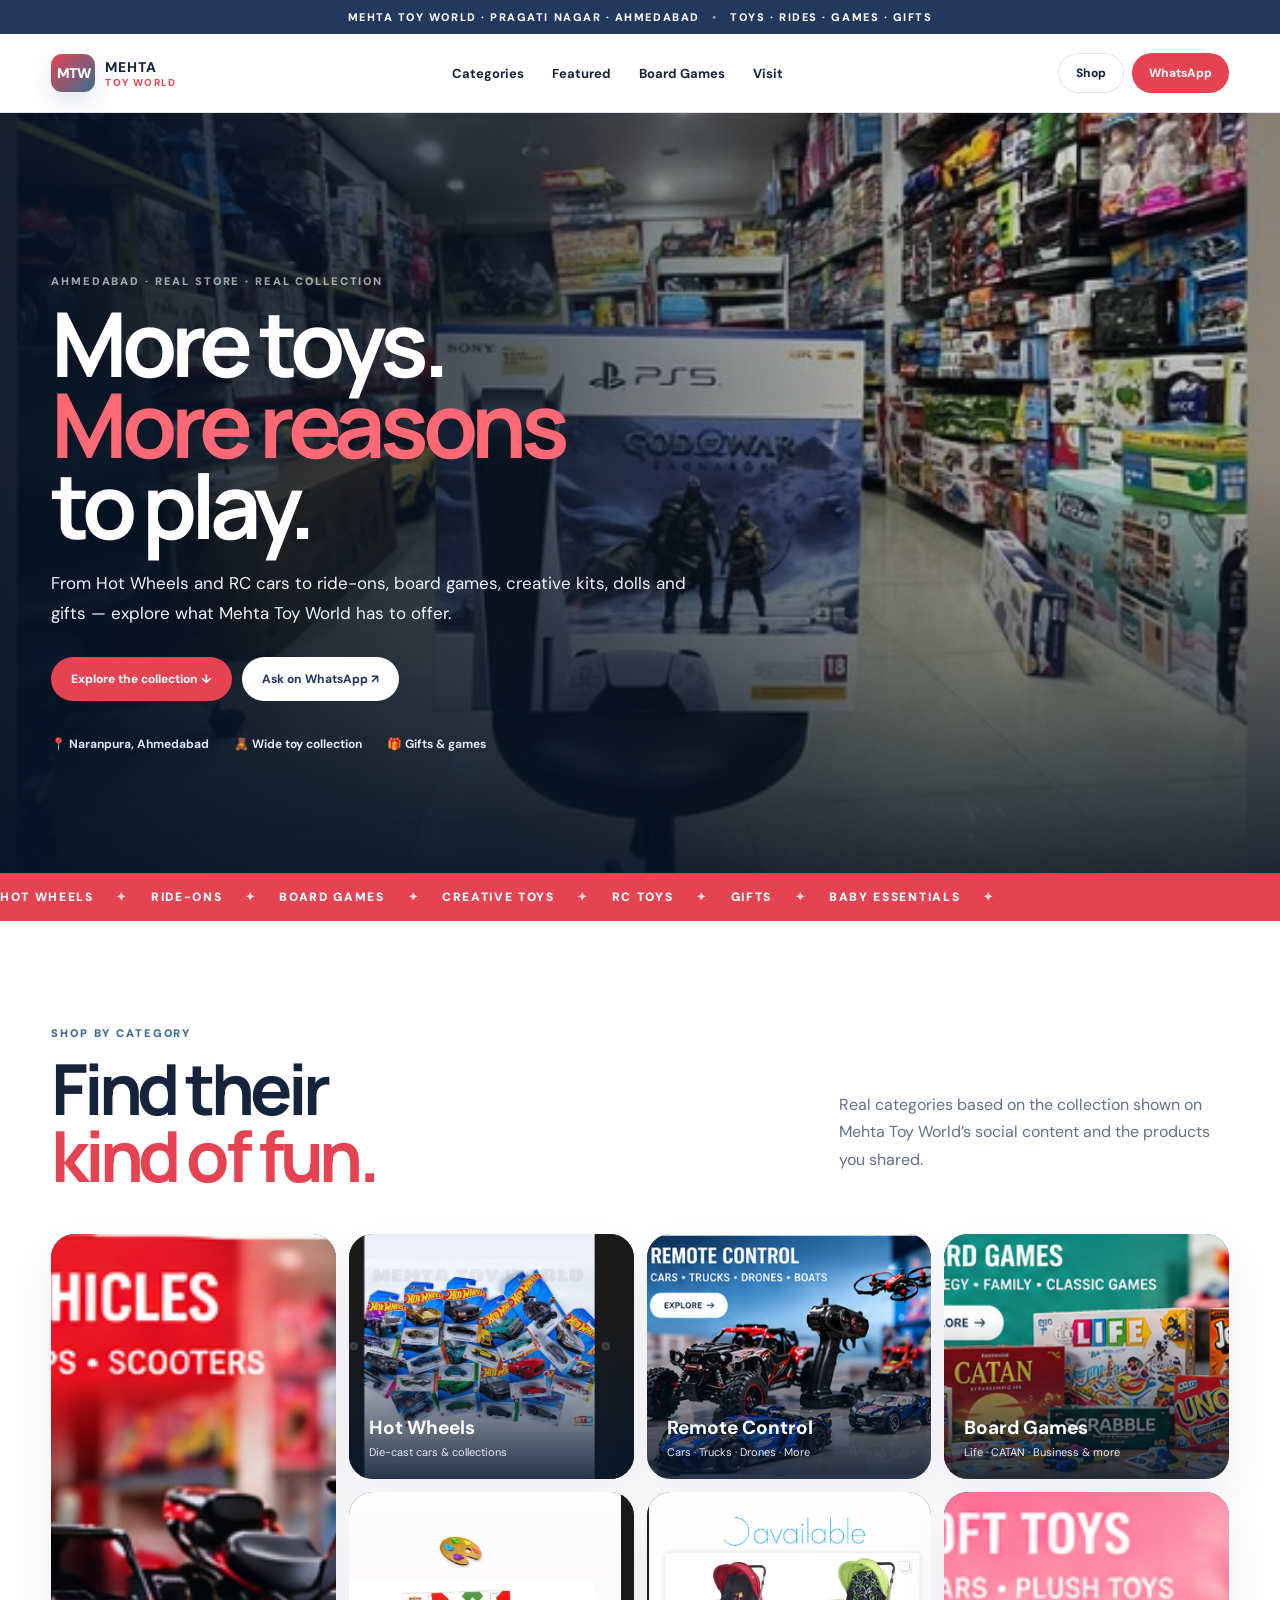
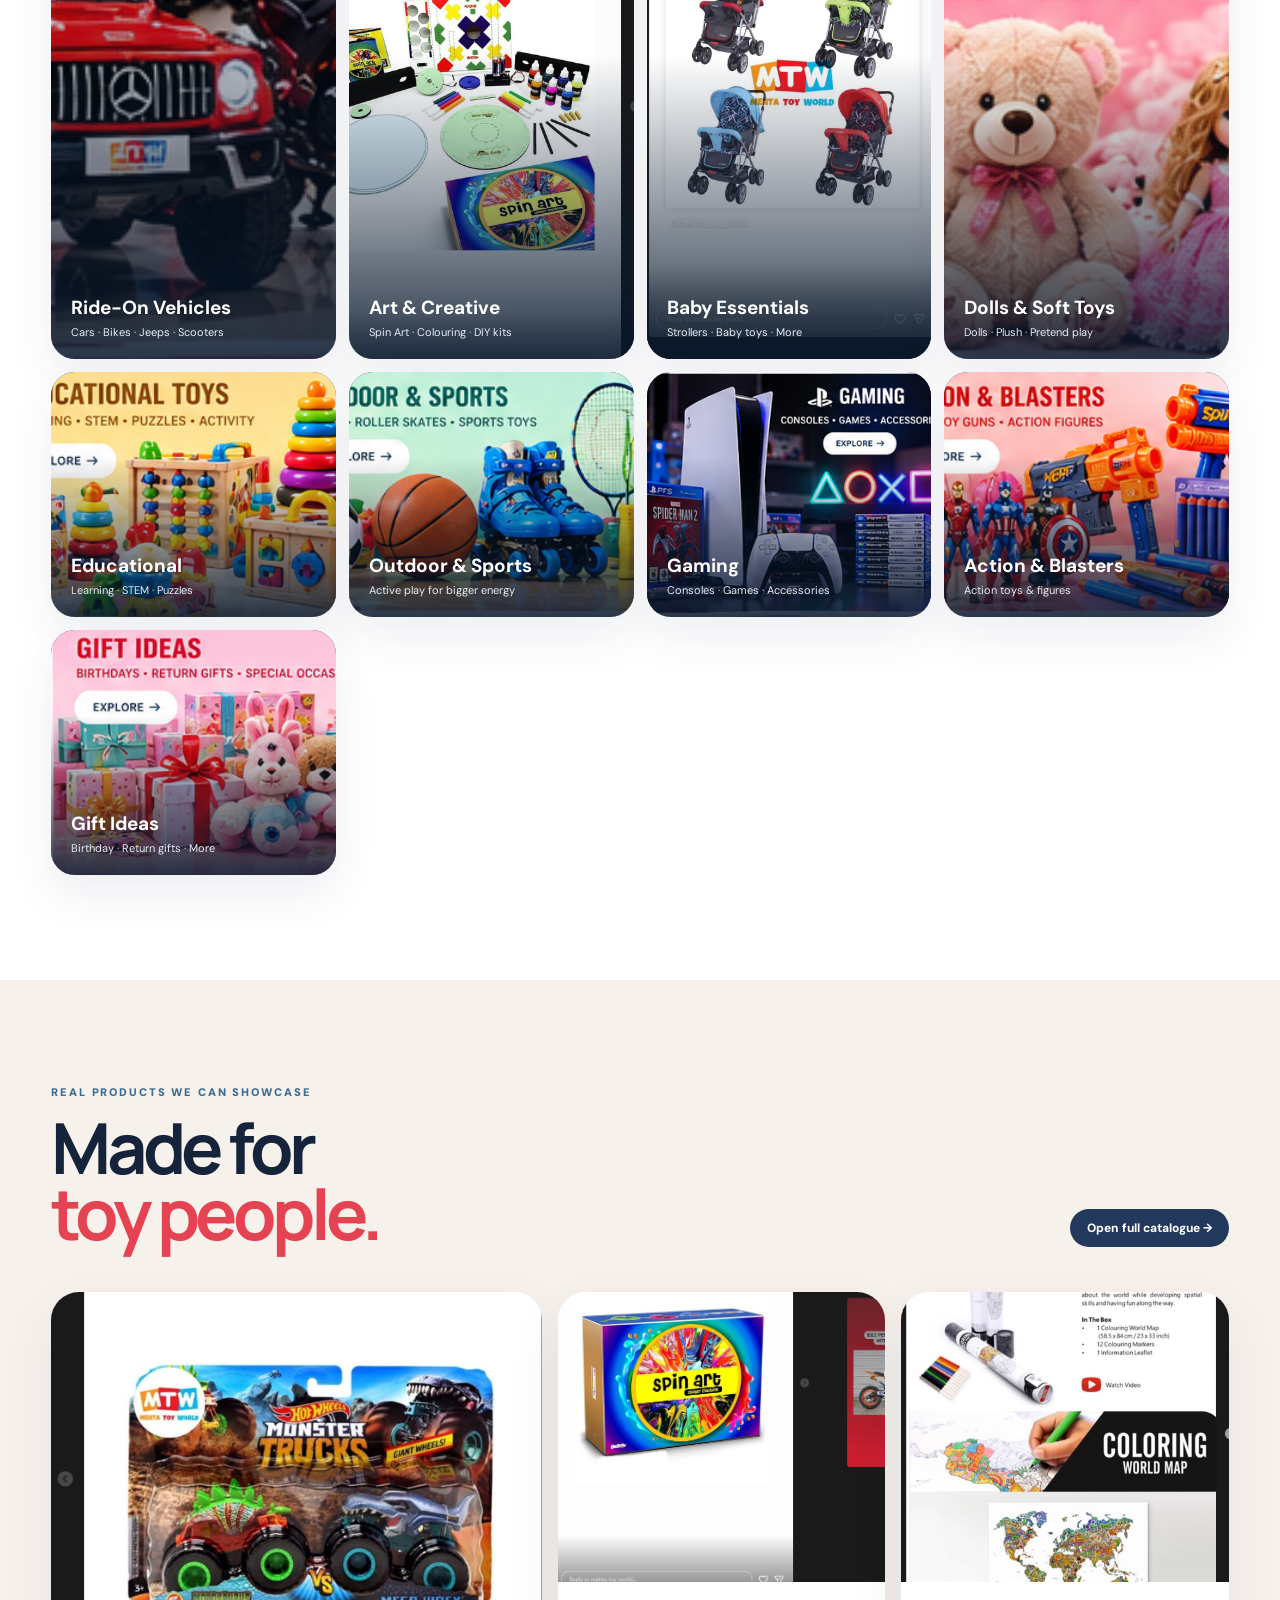
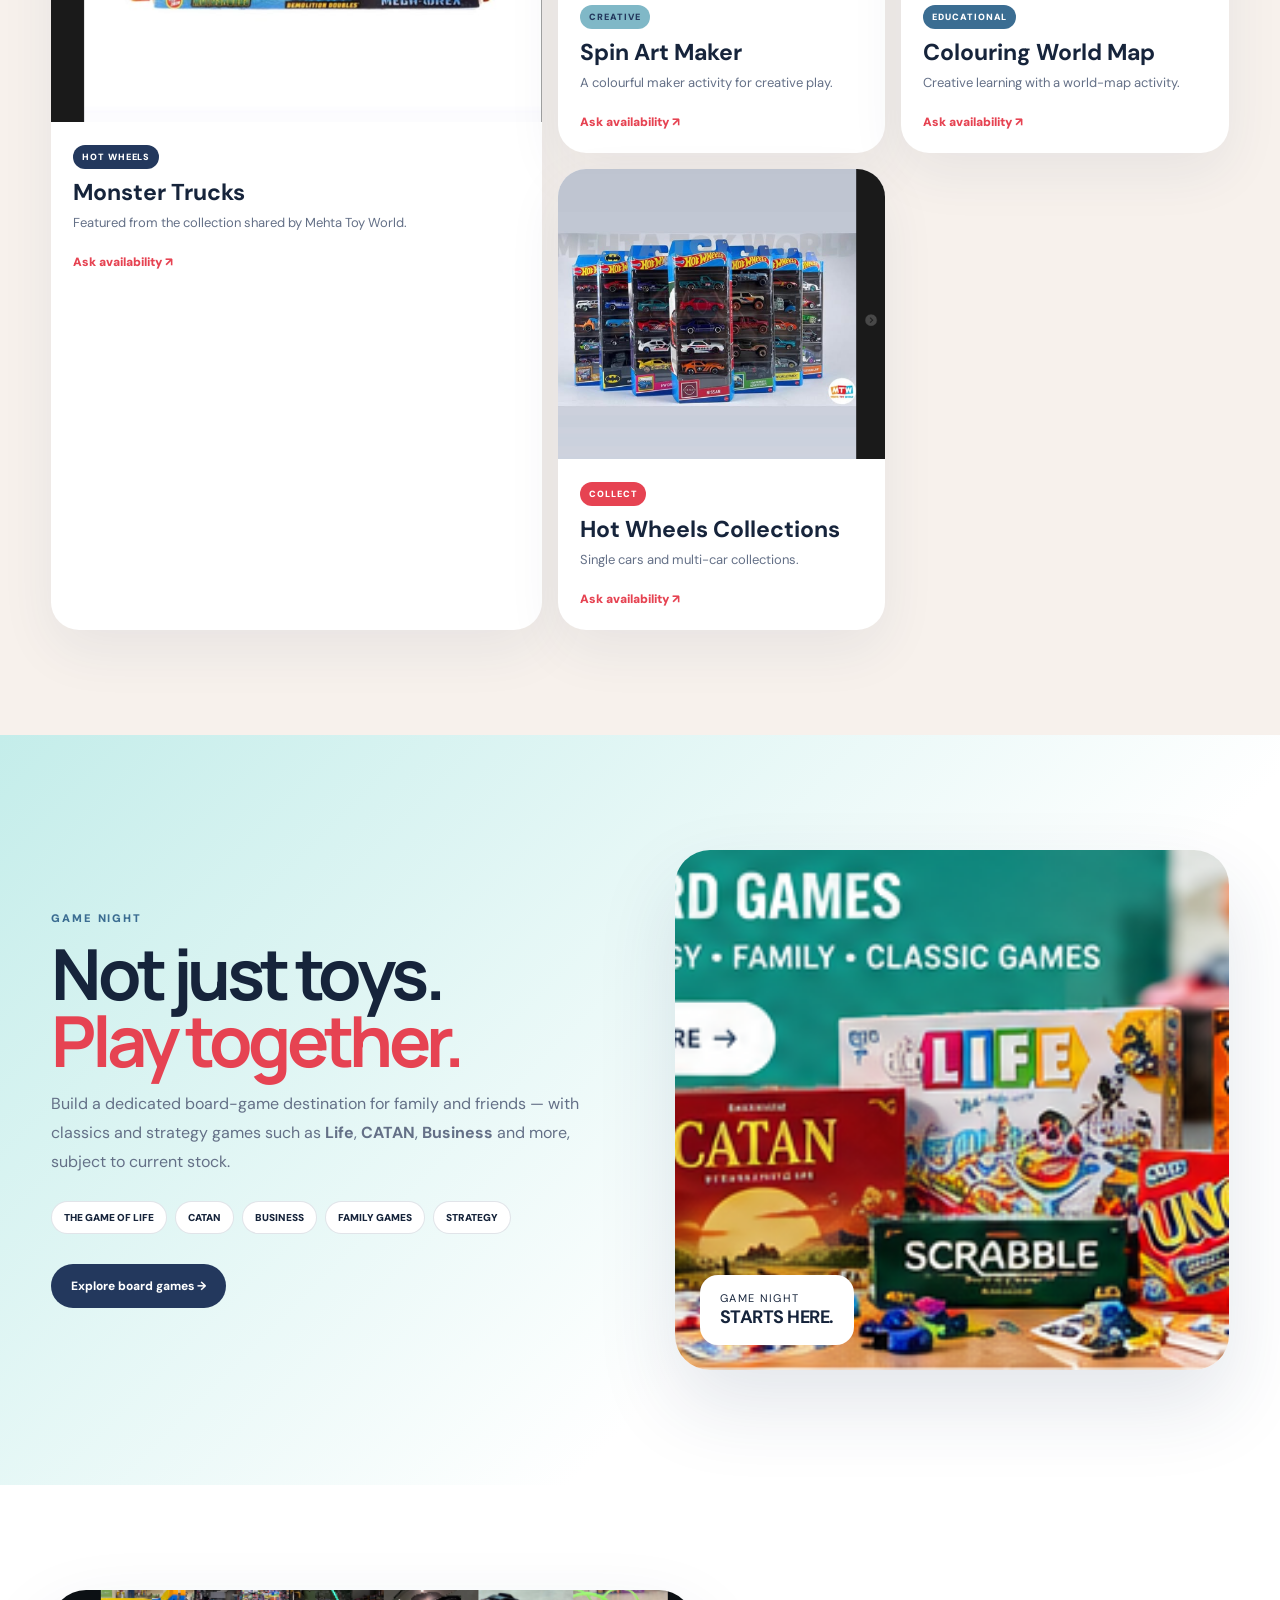
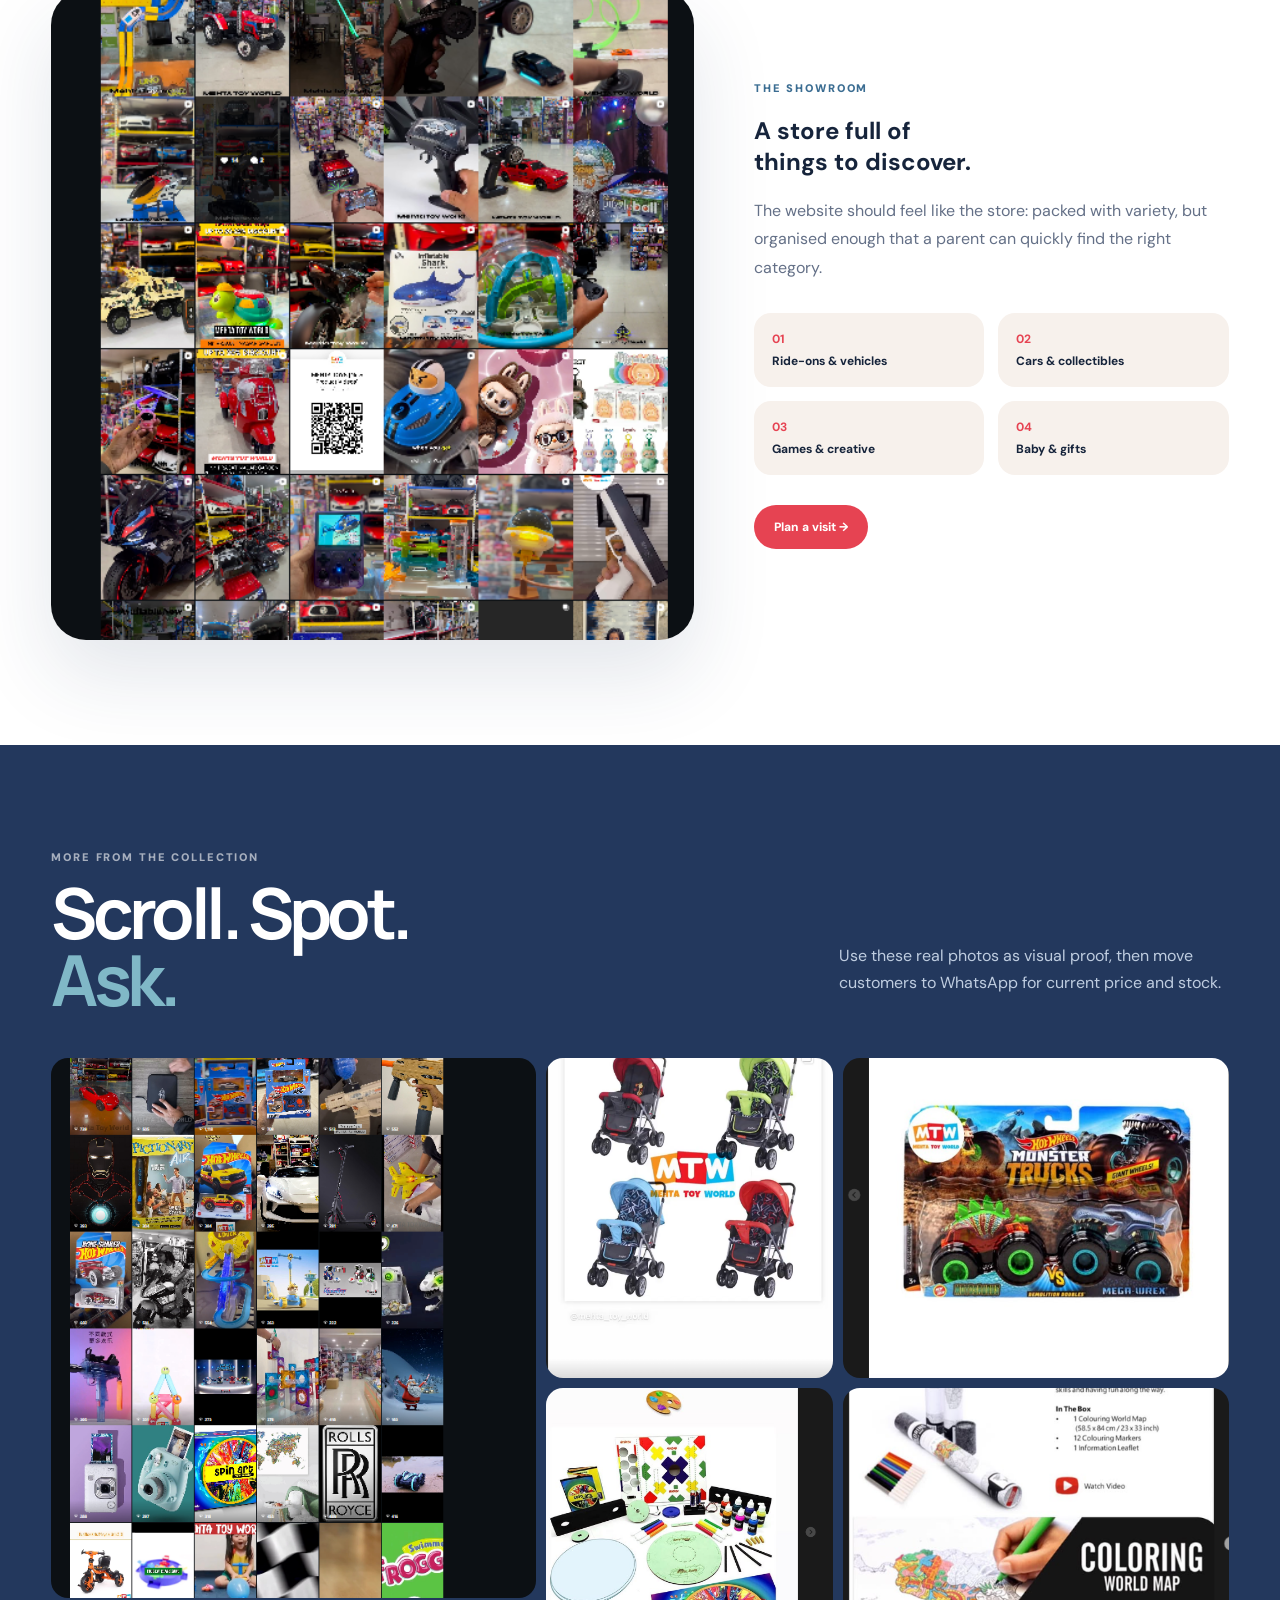
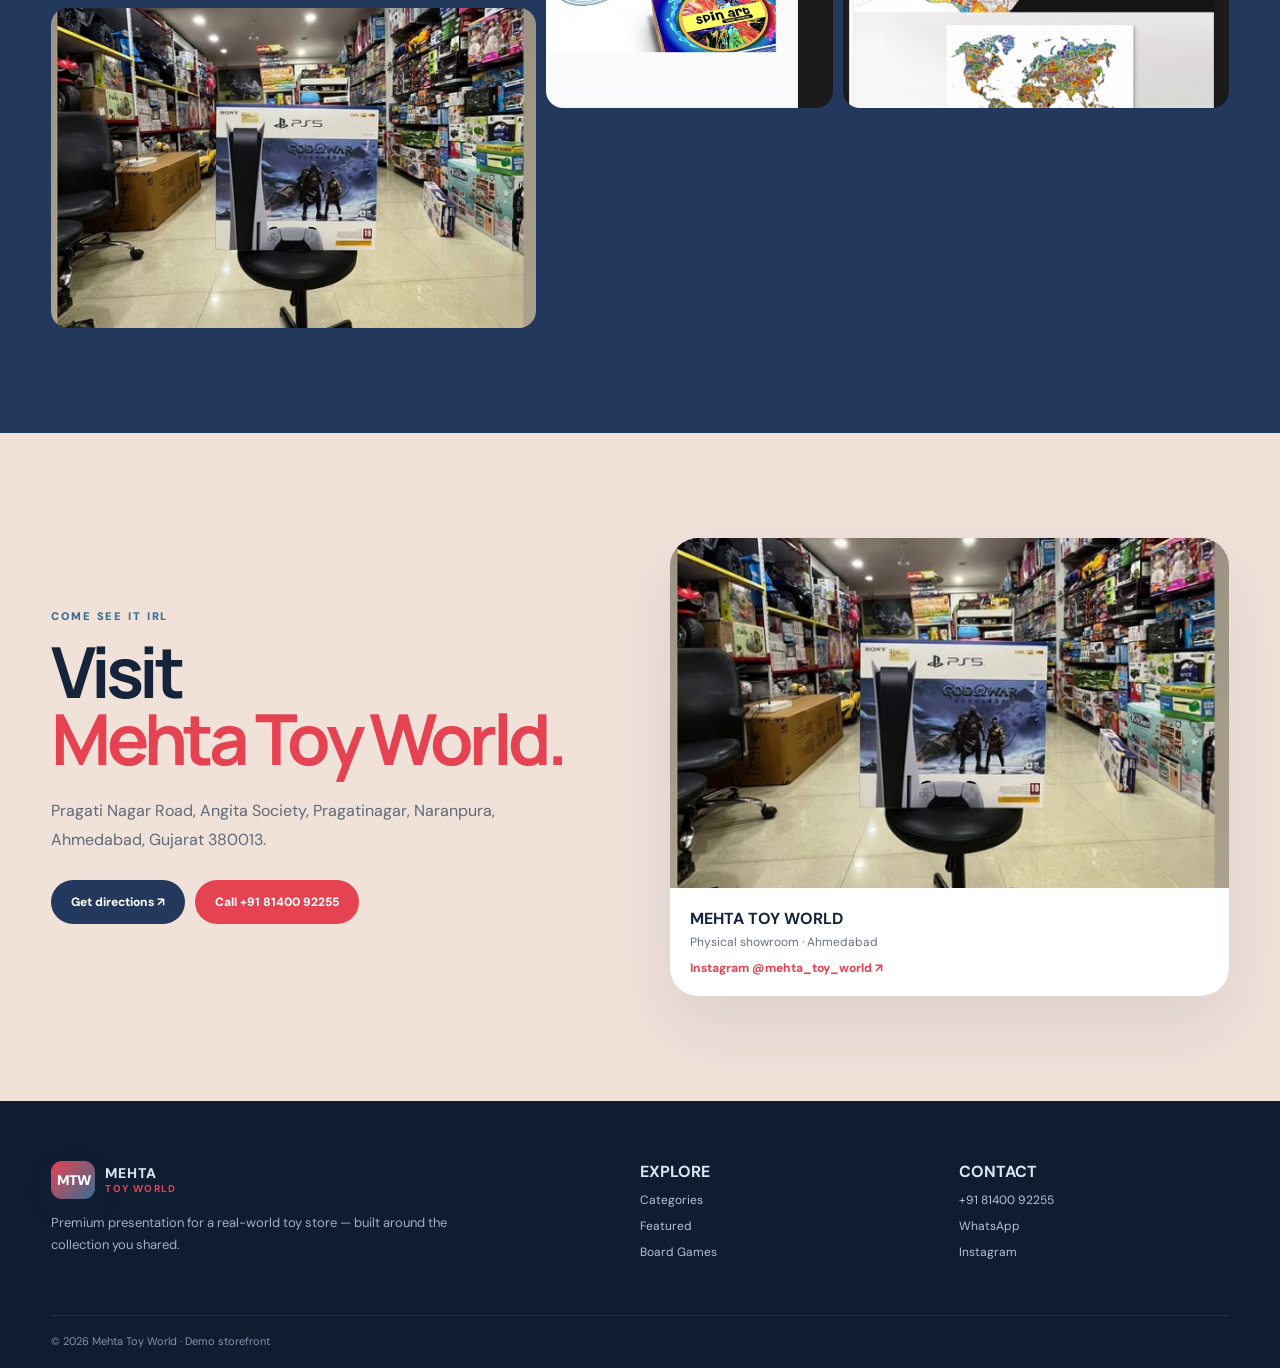
==== commit 62bc7cdd: "Add files via upload" ====
--- a/index.html
+++ b/index.html
@@ -1,1126 +1,63 @@
+<!doctype html>
 <html lang="en">
 <head>
-<meta charset="UTF-8">
-<meta name="viewport" content="width=device-width, initial-scale=1.0">
-<meta name="description" content="Discover Hot Wheels, remote control toys, electric bikes, educational toys and thoughtful gifts at Mehta Toy World in Naranpura, Ahmedabad.">
-<meta name="theme-color" content="#173f34">
-<title>Mehta Toy World | Toys for Big Imaginations</title>
-<link rel="preconnect" href="https://fonts.googleapis.com">
-<link rel="preconnect" href="https://fonts.gstatic.com" crossorigin>
-<link href="https://fonts.googleapis.com/css2?family=Manrope:wght@400;500;600;700;800&display=swap" rel="stylesheet">
-<script>document.documentElement.classList.add('js');</script>
-<style>
-:root {
---bg: #f7f6f2;
---surface: #ffffff;
---surface-soft: #efeee8;
---ink: #17211d;
---muted: #64706a;
---line: #dedfd9;
---green: #173f34;
---green-light: #285849;
---orange: #e8673b;
---yellow: #f2cc68;
---blue: #badfe0;
---pink: #f5a5b5;
---purple: #a284e5;
---shadow-sm: 0 10px 30px rgba(22, 32, 28, 0.07);
---shadow-lg: 0 30px 80px rgba(22, 32, 28, 0.14);
---radius-sm: 16px;
---radius: 24px;
---radius-lg: 34px;
---container: 1180px;
---transition: 220ms ease;
-}
-* { box-sizing: border-box; margin: 0; padding: 0; }
-html { scroll-behavior: smooth; scroll-padding-top: 96px; }
-body {
-overflow-x: hidden;
-color: var(--ink);
-background: var(--bg);
-font-family: "Manrope", system-ui, sans-serif;
-font-size: 16px;
-line-height: 1.65;
--webkit-font-smoothing: antialiased;
-}
-body.menu-locked { overflow: hidden; }
-img { display: block; max-width: 100%; }
-a { color: inherit; text-decoration: none; }
-button, input { font: inherit; }
-button { color: inherit; }
-ul { list-style: none; }
-h1, h2, h3 { letter-spacing: -0.045em; line-height: 1.08; }
-h1 { max-width: 780px; font-size: clamp(3rem, 6vw, 5.75rem); font-weight: 800; }
-h2 { font-size: clamp(2.25rem, 4.2vw, 4.25rem); font-weight: 800; }
-h3 { font-size: 1.25rem; font-weight: 700; }
-p { color: var(--muted); }
-section { padding: 112px 0; }
-section[id] { scroll-margin-top: 90px; }
-.container { width: min(var(--container), calc(100% - 40px)); margin-inline: auto; }
-.skip-link {
-position: fixed; z-index: 9999; top: 12px; left: 12px;
-padding: 11px 16px; border-radius: 10px; color: white; background: var(--green);
-transform: translateY(-150%); transition: transform var(--transition);
-}
-.skip-link:focus { transform: translateY(0); }
-:focus-visible { outline: 3px solid rgba(232, 103, 59, 0.45); outline-offset: 4px; }
-.eyebrow {
-display: inline-flex; align-items: center; gap: 9px; margin-bottom: 20px;
-color: var(--green); font-size: 0.77rem; font-weight: 800;
-letter-spacing: 0.14em; text-transform: uppercase;
-}
-.eyebrow::before {
-width: 8px; height: 8px; border-radius: 50%; background: var(--orange);
-content: ""; box-shadow: 0 0 0 5px rgba(232, 103, 59, 0.12);
-}
-.section-heading {
-display: flex; align-items: end; justify-content: space-between;
-gap: 40px; margin-bottom: 52px; flex-wrap: wrap;
-}
-.section-heading h2 { max-width: 700px; }
-.section-heading p { max-width: 430px; font-size: 1.04rem; }
-.button {
-display: inline-flex; min-height: 52px; align-items: center; justify-content: center;
-gap: 10px; padding: 0 21px; border: 1px solid transparent; border-radius: 14px;
-cursor: pointer; font-weight: 700; transition: all var(--transition);
-}
-.button:hover { transform: translateY(-2px); }
-.button-primary {
-color: white; background: var(--green);
-box-shadow: 0 12px 25px rgba(23, 63, 52, 0.2);
-}
-.button-primary:hover {
-background: var(--green-light);
-box-shadow: 0 16px 32px rgba(23, 63, 52, 0.25);
-}
-.button-secondary { border-color: var(--line); background: rgba(255, 255, 255, 0.72); }
-.button-secondary:hover { border-color: #c8cbc3; background: white; }
-.button-light { color: var(--green); background: white; box-shadow: 0 12px 28px rgba(8, 28, 23, 0.2); }
-.button svg, .text-link svg { width: 18px; height: 18px; transition: transform var(--transition); }
-.button:hover svg, .text-link:hover svg { transform: translateX(3px); }
-.text-link {
-display: inline-flex; align-items: center; gap: 8px; font-weight: 700;
-color: var(--green); transition: color var(--transition);
-}
-.site-header {
-position: sticky; z-index: 1000; top: 0; border-bottom: 1px solid transparent;
-background: rgba(247, 246, 242, 0.78); backdrop-filter: blur(18px);
-transition: border-color var(--transition), box-shadow var(--transition);
-}
-.site-header.scrolled { border-color: rgba(222, 223, 217, 0.85); box-shadow: 0 8px 25px rgba(22, 32, 28, 0.05); }
-.nav { display: flex; min-height: 78px; align-items: center; justify-content: space-between; gap: 28px; }
-.brand { display: inline-flex; flex-shrink: 0; align-items: center; gap: 11px; font-size: 1rem; font-weight: 800; letter-spacing: -0.035em; }
-.brand-mark {
-display: grid; width: 42px; height: 42px; place-items: center; border-radius: 13px;
-color: white; background: var(--green); box-shadow: inset -8px -8px 16px rgba(0,0,0,0.12);
-transform: rotate(-4deg); font-size: 1.2rem;
-}
-.brand-copy { display: grid; line-height: 1.02; }
-.brand-copy small { margin-top: 4px; color: var(--muted); font-size: 0.63rem; font-weight: 700; letter-spacing: 0.1em; text-transform: uppercase; }
-.nav-links { display: flex; align-items: center; gap: 30px; }
-.nav-links a { position: relative; color: #45504a; font-size: 0.9rem; font-weight: 650; }
-.nav-links a::after {
-position: absolute; right: 0; bottom: -8px; left: 0; height: 2px; border-radius: 2px;
-background: var(--orange); content: ""; transform: scaleX(0); transition: transform var(--transition);
-}
-.nav-links a:hover::after { transform: scaleX(1); }
-.nav-cta { min-height: 45px; padding-inline: 17px; font-size: 0.88rem; }
-.menu-toggle { display: none; width: 46px; height: 46px; border: 1px solid var(--line); border-radius: 13px; background: white; cursor: pointer; }
-.menu-toggle span { display: block; width: 19px; height: 2px; margin: 4px auto; border-radius: 2px; background: var(--ink); transition: all var(--transition); }
-.menu-open .menu-toggle span:first-child { transform: translateY(6px) rotate(45deg); }
-.menu-open .menu-toggle span:nth-child(2) { opacity: 0; }
-.menu-open .menu-toggle span:last-child { transform: translateY(-6px) rotate(-45deg); }
-.mobile-menu { display: none; }
-.hero { position: relative; overflow: hidden; padding: 76px 0 72px; }
-.hero::before {
-position: absolute; top: -220px; left: -200px; width: 520px; height: 520px;
-border-radius: 50%; background: rgba(186, 223, 224, 0.3); filter: blur(2px); content: "";
-}
-.hero-grid {
-position: relative; display: grid; align-items: center;
-grid-template-columns: 1.05fr 0.95fr; gap: clamp(50px, 7vw, 95px);
-}
-.hero-copy { position: relative; z-index: 2; }
-.hero h1 span { color: var(--orange); }
-.hero-description { max-width: 610px; margin-top: 25px; font-size: clamp(1.03rem, 1.6vw, 1.18rem); line-height: 1.75; }
-.hero-actions { display: flex; flex-wrap: wrap; gap: 12px; margin-top: 32px; }
-.rating-row { display: flex; align-items: center; gap: 13px; margin-top: 32px; }
-.avatar-stack { display: flex; align-items: center; }
-.avatar-stack div {
-width: 36px; height: 36px; border-radius: 50%; border: 3px solid var(--bg);
-margin-left: -8px; background: linear-gradient(135deg, var(--blue), var(--green));
-display: flex; align-items: center; justify-content: center; font-size: 0.8rem; color: white; font-weight: 700;
-}
-.avatar-stack div:first-child { margin-left: 0; }
-.rating-text { font-size: 0.88rem; color: var(--muted); }
-.rating-text strong { color: var(--ink); }
-.hero-visual { position: relative; display: grid; place-items: center; }
-.hero-card {
-background: var(--surface); border-radius: var(--radius-lg); padding: 32px;
-box-shadow: var(--shadow-lg); position: relative; z-index: 2;
-max-width: 480px; width: 100%;
-}
-.hero-card-image {
-height: 280px; border-radius: var(--radius); overflow: hidden;
-background: linear-gradient(135deg, #f8e9c3, #e8d4b5);
-display: grid; place-items: center; font-size: 5rem;
-margin-bottom: 20px;
-}
-.hero-card h3 { font-size: 1.1rem; margin-bottom: 8px; }
-.hero-card p { font-size: 0.88rem; }
-.hero-card .price { font-size: 1.4rem; font-weight: 800; color: var(--green); margin-top: 12px; }
-.floating-badge {
-position: absolute; z-index: 3; background: var(--surface);
-padding: 10px 14px; border-radius: 12px; box-shadow: var(--shadow-sm);
-font-weight: 700; font-size: 0.8rem;
-animation: float 4s ease-in-out infinite;
-}
-.floating-badge.top-right { top: 0; right: -20px; }
-.floating-badge.bottom-left { bottom: 20px; left: -20px; }
-@keyframes float {
-0%, 100% { transform: translateY(0px); }
-50% { transform: translateY(-10px); }
-}
-.trust-bar {
-padding: 48px 0; border-top: 1px solid var(--line);
-border-bottom: 1px solid var(--line); background: var(--surface);
-}
-.trust-grid {
-display: flex; justify-content: space-around; align-items: center;
-flex-wrap: wrap; gap: 32px;
-}
-.trust-item { text-align: center; }
-.trust-item .number { font-size: clamp(1.8rem, 3vw, 2.4rem); font-weight: 800; color: var(--green); }
-.trust-item .label { font-size: 0.88rem; color: var(--muted); margin-top: 4px; }
-.features-grid {
-display: grid; grid-template-columns: repeat(3, 1fr); gap: 24px;
-}
-.feature-card {
-background: var(--surface); padding: 32px; border-radius: var(--radius);
-border: 1px solid var(--line); transition: all var(--transition);
-}
-.feature-card:hover {
-transform: translateY(-4px);
-box-shadow: var(--shadow-lg);
-border-color: transparent;
-}
-.feature-icon {
-width: 56px; height: 56px; border-radius: 16px;
-display: grid; place-items: center; font-size: 1.6rem;
-margin-bottom: 20px;
-}
-.feature-card:nth-child(1) .feature-icon { background: rgba(232, 103, 59, 0.12); }
-.feature-card:nth-child(2) .feature-icon { background: rgba(186, 223, 224, 0.4); }
-.feature-card:nth-child(3) .feature-icon { background: rgba(242, 204, 104, 0.3); }
-.feature-card:nth-child(4) .feature-icon { background: rgba(162, 132, 229, 0.15); }
-.feature-card:nth-child(5) .feature-icon { background: rgba(245, 165, 181, 0.2); }
-.feature-card:nth-child(6) .feature-icon { background: rgba(23, 63, 52, 0.1); }
-.feature-card h3 { margin-bottom: 10px; }
-.feature-card p { font-size: 0.94rem; }
-.items-grid {
-display: grid; grid-template-columns: repeat(4, 1fr); gap: 24px;
-}
-.item-card {
-background: var(--surface); border-radius: var(--radius); overflow: hidden;
-border: 1px solid var(--line); transition: all var(--transition);
-}
-.item-card:hover { transform: translateY(-6px); box-shadow: var(--shadow-lg); border-color: transparent; }
-.item-image {
-height: 200px; display: grid; place-items: center; font-size: 4rem;
-position: relative;
-}
-.item-badge {
-position: absolute; top: 12px; left: 12px; padding: 6px 12px;
-border-radius: 10px; font-size: 0.75rem; font-weight: 700;
-}
-.badge-hot { background: var(--orange); color: white; }
-.badge-new { background: var(--green); color: white; }
-.badge-sale { background: var(--purple); color: white; }
-.item-body { padding: 20px; }
-.item-body h3 { font-size: 1rem; margin-bottom: 6px; }
-.item-body .category { font-size: 0.78rem; color: var(--muted); text-transform: uppercase; letter-spacing: 0.08em; font-weight: 700; }
-.item-body .item-price { font-size: 1.2rem; font-weight: 800; color: var(--green); margin-top: 12px; }
-.item-body .item-price .old-price { text-decoration: line-through; color: var(--muted); font-weight: 500; font-size: 0.9rem; margin-left: 8px; }
-.how-it-works { background: var(--surface); }
-.steps-grid { display: grid; grid-template-columns: repeat(4, 1fr); gap: 32px; position: relative; }
-.step { text-align: center; position: relative; }
-.step-number {
-width: 64px; height: 64px; border-radius: 50%; background: var(--green);
-color: white; display: grid; place-items: center; font-size: 1.5rem; font-weight: 800;
-margin: 0 auto 20px; position: relative;
-}
-.step-number::after {
-content: ""; position: absolute; width: 48px; height: 48px;
-border-radius: 50%; border: 3px solid var(--green); opacity: 0.15;
-}
-.step h3 { margin-bottom: 10px; }
-.step p { font-size: 0.92rem; }
-.benefits-grid { display: grid; grid-template-columns: 1fr 1fr; gap: 48px; align-items: center; }
-.benefits-list { display: grid; gap: 24px; }
-.benefit-item { display: flex; gap: 16px; }
-.benefit-icon {
-width: 48px; height: 48px; flex-shrink: 0; border-radius: 14px;
-background: rgba(23, 63, 52, 0.08); display: grid; place-items: center; font-size: 1.4rem;
-}
-.benefit-item h3 { font-size: 1.1rem; margin-bottom: 6px; }
-.benefit-item p { font-size: 0.92rem; }
-.benefits-visual {
-background: linear-gradient(135deg, var(--green), var(--green-light));
-border-radius: var(--radius-lg); padding: 48px; color: white;
-display: grid; place-items: center; min-height: 480px;
-position: relative; overflow: hidden;
-}
-.benefits-visual::before {
-content: ""; position: absolute; width: 300px; height: 300px;
-border-radius: 50%; background: rgba(255,255,255,0.08);
-top: -100px; right: -100px;
-}
-.benefits-visual::after {
-content: ""; position: absolute; width: 200px; height: 200px;
-border-radius: 50%; background: rgba(255,255,255,0.05);
-bottom: -50px; left: -50px;
-}
-.benefits-visual-content { position: relative; z-index: 2; text-align: center; }
-.benefits-visual h3 { font-size: 1.8rem; color: white; margin-bottom: 12px; }
-.benefits-visual p { color: rgba(255,255,255,0.85); }
-.gallery-grid {
-display: grid; grid-template-columns: repeat(4, 1fr); grid-template-rows: repeat(2, 280px); gap: 20px;
-}
-.gallery-item {
-border-radius: var(--radius); overflow: hidden; position: relative;
-display: grid; place-items: center; font-size: 3rem; cursor: pointer;
-transition: transform var(--transition);
-}
-.gallery-item:hover { transform: scale(1.02); }
-.gallery-item:nth-child(1) { grid-column: span 2; background: linear-gradient(135deg, #f8e9c3, #e8d4b5); }
-.gallery-item:nth-child(2) { background: linear-gradient(135deg, var(--blue), #78c4c5); }
-.gallery-item:nth-child(3) { background: linear-gradient(135deg, var(--yellow), #e6b84d); }
-.gallery-item:nth-child(4) { background: linear-gradient(135deg, var(--pink), #e88a9a); }
-.gallery-item:nth-child(5) { background: linear-gradient(135deg, var(--purple), #7c5ab5); }
-.gallery-item:nth-child(6) { grid-column: span 2; background: linear-gradient(135deg, var(--green), var(--green-light)); }
-.reviews-grid { display: grid; grid-template-columns: repeat(3, 1fr); gap: 24px; }
-.review-card {
-background: var(--surface); padding: 32px; border-radius: var(--radius);
-border: 1px solid var(--line);
-}
-.review-stars { font-size: 1.1rem; margin-bottom: 16px; }
-.review-text { font-size: 0.96rem; line-height: 1.75; margin-bottom: 20px; }
-.review-author { display: flex; align-items: center; gap: 12px; }
-.review-avatar {
-width: 44px; height: 44px; border-radius: 50%;
-background: linear-gradient(135deg, var(--orange), #f0a080);
-display: grid; place-items: center; color: white; font-weight: 700; font-size: 1rem;
-}
-.review-info strong { font-size: 0.9rem; }
-.review-info span { font-size: 0.78rem; color: var(--muted); }
-.pricing-grid { display: grid; grid-template-columns: repeat(3, 1fr); gap: 24px; }
-.pricing-card {
-background: var(--surface); padding: 40px 32px; border-radius: var(--radius);
-border: 2px solid var(--line); position: relative; transition: all var(--transition);
-}
-.pricing-card:hover { transform: translateY(-4px); box-shadow: var(--shadow-lg); }
-.pricing-card.featured { border-color: var(--green); background: linear-gradient(180deg, rgba(23,63,52,0.04), white); }
-.pricing-card.featured::before {
-content: "Most Popular"; position: absolute; top: -12px; left: 50%;
-transform: translateX(-50%); padding: 6px 16px; background: var(--green);
-color: white; border-radius: 8px; font-size: 0.75rem; font-weight: 700;
-}
-.pricing-name { font-size: 1.1rem; font-weight: 700; margin-bottom: 8px; }
-.pricing-desc { font-size: 0.88rem; color: var(--muted); margin-bottom: 20px; }
-.pricing-price { font-size: 2.8rem; font-weight: 800; color: var(--ink); margin-bottom: 4px; }
-.pricing-price span { font-size: 1rem; font-weight: 500; color: var(--muted); }
-.pricing-features { margin: 24px 0; display: grid; gap: 12px; }
-.pricing-feature { display: flex; align-items: center; gap: 10px; font-size: 0.92rem; }
-.pricing-feature .check { color: var(--green); font-weight: 700; }
-.pricing-feature .cross { color: #ccc; }
-.pricing-card .button { width: 100%; margin-top: 8px; }
-.faq-grid { display: grid; grid-template-columns: 1fr 1fr; gap: 24px; }
-.faq-item {
-background: var(--surface); border-radius: var(--radius);
-border: 1px solid var(--line); overflow: hidden;
-}
-.faq-question {
-display: flex; align-items: center; justify-content: space-between;
-padding: 24px; cursor: pointer; font-weight: 700; font-size: 1rem;
-transition: background var(--transition);
-}
-.faq-question:hover { background: var(--surface-soft); }
-.faq-icon { font-size: 1.4rem; transition: transform var(--transition); color: var(--green); }
-.faq-item.active .faq-icon { transform: rotate(45deg); }
-.faq-answer {
-max-height: 0; overflow: hidden; transition: max-height 0.3s ease, padding 0.3s ease;
-padding: 0 24px;
-}
-.faq-item.active .faq-answer { max-height: 200px; padding: 0 24px 24px; }
-.faq-answer p { font-size: 0.92rem; line-height: 1.75; }
-.cta-section {
-background: linear-gradient(135deg, var(--green), var(--green-light));
-border-radius: var(--radius-lg); padding: 72px 48px; text-align: center;
-color: white; position: relative; overflow: hidden;
-}
-.cta-section::before {
-content: ""; position: absolute; width: 400px; height: 400px;
-border-radius: 50%; background: rgba(255,255,255,0.06);
-top: -150px; left: -150px;
-}
-.cta-section::after {
-content: ""; position: absolute; width: 300px; height: 300px;
-border-radius: 50%; background: rgba(255,255,255,0.04);
-bottom: -100px; right: -100px;
-}
-.cta-content { position: relative; z-index: 2; }
-.cta-section h2 { color: white; margin: 0 auto 16px; }
-.cta-section p { color: rgba(255,255,255,0.85); max-width: 520px; margin: 0 auto 32px; }
-.cta-buttons { display: flex; justify-content: center; gap: 16px; flex-wrap: wrap; }
-.site-footer {
-background: var(--ink); color: white; padding: 72px 0 32px; margin-top: 112px;
-}
-.footer-grid {
-display: grid; grid-template-columns: 1.5fr 1fr 1fr 1fr; gap: 48px;
-margin-bottom: 48px;
-}
-.footer-brand { font-size: 1.2rem; font-weight: 800; margin-bottom: 16px; display: flex; align-items: center; gap: 10px; }
-.footer-desc { color: rgba(255,255,255,0.6); font-size: 0.9rem; line-height: 1.75; max-width: 320px; }
-.footer-heading { font-size: 0.82rem; font-weight: 700; letter-spacing: 0.1em; text-transform: uppercase; margin-bottom: 20px; color: rgba(255,255,255,0.4); }
-.footer-links { display: grid; gap: 12px; }
-.footer-links a { color: rgba(255,255,255,0.7); font-size: 0.92rem; transition: color var(--transition); }
-.footer-links a:hover { color: white; }
-.footer-bottom {
-border-top: 1px solid rgba(255,255,255,0.1); padding-top: 24px;
-display: flex; justify-content: space-between; align-items: center; flex-wrap: wrap; gap: 16px;
-font-size: 0.85rem; color: rgba(255,255,255,0.4);
-}
-.footer-socials { display: flex; gap: 16px; }
-.footer-socials a {
-width: 40px; height: 40px; border-radius: 10px;
-background: rgba(255,255,255,0.08); display: grid; place-items: center;
-transition: background var(--transition);
-}
-.footer-socials a:hover { background: rgba(255,255,255,0.15); }
-@media (max-width: 1024px) {
-.features-grid, .items-grid { grid-template-columns: repeat(2, 1fr); }
-.steps-grid { grid-template-columns: repeat(2, 1fr); }
-.pricing-grid { grid-template-columns: repeat(2, 1fr); }
-.pricing-card:last-child { grid-column: span 2; max-width: 400px; justify-self: center; width: 100%; }
-.footer-grid { grid-template-columns: 1fr 1fr; }
-}
-@media (max-width: 768px) {
-.nav-links, .nav-cta { display: none; }
-.menu-toggle { display: block; }
-.mobile-menu {
-display: block; position: fixed; top: 78px; left: 0; right: 0; bottom: 0;
-background: var(--bg); padding: 24px; z-index: 999;
-transform: translateX(100%); transition: transform 0.3s ease;
-}
-.mobile-menu.active { transform: translateX(0); }
-.mobile-menu a {
-display: block; padding: 16px 0; font-size: 1.2rem; font-weight: 700;
-border-bottom: 1px solid var(--line);
-}
-.hero-grid { grid-template-columns: 1fr; }
-.hero-visual { order: -1; }
-.hero { padding: 48px 0 56px; }
-section { padding: 72px 0; }
-.features-grid, .items-grid, .reviews-grid, .pricing-grid, .faq-grid { grid-template-columns: 1fr; }
-.gallery-grid { grid-template-columns: repeat(2, 1fr); grid-template-rows: auto; }
-.gallery-item { height: 200px; }
-.gallery-item:nth-child(1), .gallery-item:nth-child(6) { grid-column: span 1; }
-.steps-grid { grid-template-columns: 1fr; }
-.benefits-grid { grid-template-columns: 1fr; }
-.benefits-visual { min-height: 320px; }
-.footer-grid { grid-template-columns: 1fr; gap: 32px; }
-.footer-bottom { flex-direction: column; text-align: center; }
-.section-heading { flex-direction: column; align-items: start; gap: 16px; }
-.section-heading p { max-width: 100%; }
-.pricing-card:last-child { grid-column: span 1; max-width: none; }
-.trust-grid { flex-wrap: wrap; gap: 24px; }
-.cta-section { padding: 48px 24px; }
-}
-.animate-on-scroll { opacity: 0; transform: translateY(30px); transition: opacity 0.6s ease, transform 0.6s ease; }
-.animate-on-scroll.visible { opacity: 1; transform: translateY(0); }
-</style>
+<meta charset="utf-8"><meta name="viewport" content="width=device-width,initial-scale=1">
+<title>Mehta Toy World | Toys, Rides, Games & Gifts in Ahmedabad</title>
+<meta name="description" content="Explore Mehta Toy World — toys, ride-on vehicles, Hot Wheels, board games, creative kits, baby essentials and gifts in Ahmedabad.">
+<link rel="preconnect" href="https://fonts.googleapis.com"><link rel="preconnect" href="https://fonts.gstatic.com" crossorigin>
+<link href="https://fonts.googleapis.com/css2?family=DM+Sans:wght@400;500;600;700;800&family=Manrope:wght@500;600;700;800&display=swap" rel="stylesheet">
+<link rel="stylesheet" href="style.css">
 </head>
 <body>
-<a class="skip-link" href="#main">Skip to content</a>
+<div class="topbar">MEHTA TOY WORLD · PRAGATI NAGAR · AHMEDABAD <span>•</span> TOYS · RIDES · GAMES · GIFTS</div>
+<header class="site-header"><div class="wrap nav">
+<a class="brand" href="index.html"><span class="brand-mark">MTW</span><span>MEHTA <b>TOY WORLD</b></span></a>
+<nav><a href="#categories">Categories</a><a href="#featured">Featured</a><a href="#games">Board Games</a><a href="#visit">Visit</a></nav>
+<div class="nav-actions"><a class="pill ghost" href="shop.html">Shop</a><a class="pill red" href="https://wa.me/918140092255?text=Hi%20Mehta%20Toy%20World%2C%20I%20want%20to%20ask%20about%20a%20product." target="_blank">WhatsApp</a></div>
+</div></header>
+<main>
+<section class="hero"><div class="hero-media"><img src="assets/store-interior.png" alt="Mehta Toy World showroom"></div><div class="hero-overlay"></div><div class="wrap hero-content">
+<div class="eyebrow light">AHMEDABAD · REAL STORE · REAL COLLECTION</div>
+<h1>More toys.<br><em>More reasons</em><br>to play.</h1>
+<p>From Hot Wheels and RC cars to ride-ons, board games, creative kits, dolls and gifts — explore what Mehta Toy World has to offer.</p>
+<div class="hero-buttons"><a class="pill red big" href="#categories">Explore the collection ↓</a><a class="pill white big" href="https://wa.me/918140092255?text=Hi%20Mehta%20Toy%20World%2C%20please%20share%20today%27s%20available%20toys." target="_blank">Ask on WhatsApp ↗</a></div>
+<div class="hero-meta"><span>📍 Naranpura, Ahmedabad</span><span>🧸 Wide toy collection</span><span>🎁 Gifts & games</span></div>
+</div></section>
 
-<header class="site-header">
-<div class="container">
-<nav class="nav">
-<a href="#" class="brand">
-<div class="brand-mark">🎠</div>
-<div class="brand-copy">
-Mehta Toy World
-<small>Since 2015</small>
-</div>
-</a>
-<div class="nav-links">
-<a href="#why-us">Why Us</a>
-<a href="#items">Items</a>
-<a href="#images">Images</a>
-<a href="#reviews">Reviews</a>
-<a href="#pricing">Pricing</a>
-<a href="#faq">FAQ</a>
-</div>
-<a href="#pricing" class="button button-primary nav-cta">Shop Now</a>
-<button class="menu-toggle" aria-label="Menu" onclick="toggleMenu()">
-<span></span><span></span><span></span>
-</button>
-</nav>
-</div>
-</header>
+<section class="marquee"><div>HOT WHEELS <i>✦</i> RIDE-ONS <i>✦</i> BOARD GAMES <i>✦</i> CREATIVE TOYS <i>✦</i> RC TOYS <i>✦</i> GIFTS <i>✦</i> BABY ESSENTIALS <i>✦</i></div></section>
 
-<div class="mobile-menu" id="mobileMenu">
-<a href="#why-us" onclick="toggleMenu()">Why Us</a>
-<a href="#items" onclick="toggleMenu()">Items</a>
-<a href="#images" onclick="toggleMenu()">Images</a>
-<a href="#reviews" onclick="toggleMenu()">Reviews</a>
-<a href="#pricing" onclick="toggleMenu()">Pricing</a>
-<a href="#faq" onclick="toggleMenu()">FAQ</a>
-</div>
+<section class="section" id="categories"><div class="wrap"><div class="section-head"><div><div class="eyebrow">SHOP BY CATEGORY</div><h2>Find their<br><span>kind of fun.</span></h2></div><p>Real categories based on the collection shown on Mehta Toy World’s social content and the products you shared.</p></div>
+<div class="cat-grid">
+<a class="cat-card tall" href="shop.html?cat=rideons"><img src="assets/cat-rideons.png"><div><b>Ride-On Vehicles</b><small>Cars · Bikes · Jeeps · Scooters</small></div></a>
+<a class="cat-card" href="shop.html?cat=hotwheels"><img src="assets/hotwheels-cars.png"><div><b>Hot Wheels</b><small>Die-cast cars & collections</small></div></a>
+<a class="cat-card" href="shop.html?cat=rc"><img src="assets/cat-rc.png"><div><b>Remote Control</b><small>Cars · Trucks · Drones · More</small></div></a>
+<a class="cat-card" href="shop.html?cat=board"><img src="assets/cat-boardgames.png"><div><b>Board Games</b><small>Life · CATAN · Business & more</small></div></a>
+<a class="cat-card" href="shop.html?cat=creative"><img src="assets/spin-art-kit.png"><div><b>Art & Creative</b><small>Spin Art · Colouring · DIY kits</small></div></a>
+<a class="cat-card" href="shop.html?cat=baby"><img src="assets/baby-strollers.png"><div><b>Baby Essentials</b><small>Strollers · Baby toys · More</small></div></a>
+<a class="cat-card" href="shop.html?cat=dolls"><img src="assets/cat-dolls.png"><div><b>Dolls & Soft Toys</b><small>Dolls · Plush · Pretend play</small></div></a>
+<a class="cat-card" href="shop.html?cat=educational"><img src="assets/cat-educational.png"><div><b>Educational</b><small>Learning · STEM · Puzzles</small></div></a>
+<a class="cat-card" href="shop.html?cat=outdoor"><img src="assets/cat-outdoor.png"><div><b>Outdoor & Sports</b><small>Active play for bigger energy</small></div></a>
+<a class="cat-card" href="shop.html?cat=gaming"><img src="assets/cat-gaming.png"><div><b>Gaming</b><small>Consoles · Games · Accessories</small></div></a>
+<a class="cat-card" href="shop.html?cat=action"><img src="assets/cat-action.png"><div><b>Action & Blasters</b><small>Action toys & figures</small></div></a>
+<a class="cat-card" href="shop.html?cat=gifts"><img src="assets/cat-gifts.png"><div><b>Gift Ideas</b><small>Birthday · Return gifts · More</small></div></a>
+</div></div></section>
 
-<main id="main">
-<section class="hero">
-<div class="container">
-<div class="hero-grid">
-<div class="hero-copy">
-<div class="eyebrow">Welcome to Mehta Toy World</div>
-<h1>Toys for <span>Big</span> Imaginations</h1>
-<p class="hero-description">
-Discover premium Hot Wheels, remote control toys, electric bikes, educational toys and thoughtful gifts at Ahmedabad's most loved toy store.
-</p>
-<div class="hero-actions">
-<a href="#items" class="button button-primary">
-Browse Collection
-<svg viewBox="0 0 24 24" fill="none" stroke="currentColor" stroke-width="2.5"><path d="M5 12h14M12 5l7 7-7 7"/></svg>
-</a>
-<a href="#why-us" class="button button-secondary">Why Choose Us</a>
-</div>
-<div class="rating-row">
-<div class="avatar-stack">
-<div>P</div>
-<div>R</div>
-<div>A</div>
-<div>M</div>
-</div>
-<div class="rating-text">
-<strong>4.9/5</strong> · 2,400+ happy parents
-</div>
-</div>
-</div>
-<div class="hero-visual">
-<div class="hero-card">
-<div class="hero-card-image">🏎️</div>
-<h3>Hot Wheels Premium Set</h3>
-<p>12 exclusive cars with track loop</p>
-<div class="price">₹2,499</div>
-</div>
-<div class="floating-badge top-right">⭐ Bestseller</div>
-<div class="floating-badge bottom-left">🔥 50+ sold today</div>
-</div>
-</div>
-</div>
-</section>
+<section class="section cream" id="featured"><div class="wrap"><div class="section-head"><div><div class="eyebrow">REAL PRODUCTS WE CAN SHOWCASE</div><h2>Made for<br><span>toy people.</span></h2></div><a class="pill dark" href="shop.html">Open full catalogue →</a></div>
+<div class="feature-grid">
+<article class="feature-product large"><img src="assets/hotwheels-monster.png"><div><span class="tag">HOT WHEELS</span><h3>Monster Trucks</h3><p>Featured from the collection shared by Mehta Toy World.</p><a href="https://wa.me/918140092255?text=Hi%20Mehta%20Toy%20World%2C%20I%27m%20interested%20in%20Hot%20Wheels%20Monster%20Trucks." target="_blank">Ask availability ↗</a></div></article>
+<article class="feature-product"><img src="assets/spin-art-box.png"><div><span class="tag aqua">CREATIVE</span><h3>Spin Art Maker</h3><p>A colourful maker activity for creative play.</p><a href="https://wa.me/918140092255?text=Hi%20Mehta%20Toy%20World%2C%20please%20share%20the%20price%20and%20availability%20of%20Spin%20Art%20Maker." target="_blank">Ask availability ↗</a></div></article>
+<article class="feature-product"><img src="assets/coloring-map.png"><div><span class="tag blue">EDUCATIONAL</span><h3>Colouring World Map</h3><p>Creative learning with a world-map activity.</p><a href="https://wa.me/918140092255?text=Hi%20Mehta%20Toy%20World%2C%20is%20the%20Colouring%20World%20Map%20available?" target="_blank">Ask availability ↗</a></div></article>
+<article class="feature-product"><img src="assets/hotwheels-collection.png"><div><span class="tag redtag">COLLECT</span><h3>Hot Wheels Collections</h3><p>Single cars and multi-car collections.</p><a href="https://wa.me/918140092255?text=Hi%20Mehta%20Toy%20World%2C%20please%20share%20available%20Hot%20Wheels%20collections." target="_blank">Ask availability ↗</a></div></article>
+</div></div></section>
 
-<section class="trust-bar">
-<div class="container">
-<div class="trust-grid">
-<div class="trust-item">
-<div class="number">50K+</div>
-<div class="label">Toys Delivered</div>
-</div>
-<div class="trust-item">
-<div class="number">4.9★</div>
-<div class="label">Average Rating</div>
-</div>
-<div class="trust-item">
-<div class="number">100%</div>
-<div class="label">Original Products</div>
-</div>
-<div class="trust-item">
-<div class="number">Same Day</div>
-<div class="label">Ahmedabad Delivery</div>
-</div>
-<div class="trust-item">
-<div class="number">7 Day</div>
-<div class="label">Easy Returns</div>
-</div>
-</div>
-</div>
-</section>
+<section class="split-section" id="games"><div class="wrap split"><div class="split-copy"><div class="eyebrow">GAME NIGHT</div><h2>Not just toys.<br><span>Play together.</span></h2><p>Build a dedicated board-game destination for family and friends — with classics and strategy games such as <b>Life</b>, <b>CATAN</b>, <b>Business</b> and more, subject to current stock.</p><div class="game-list"><span>THE GAME OF LIFE</span><span>CATAN</span><span>BUSINESS</span><span>FAMILY GAMES</span><span>STRATEGY</span></div><a class="pill dark big" href="shop.html?cat=board">Explore board games →</a></div><div class="game-visual"><img src="assets/cat-boardgames.png" alt="Board game category showcase"><div class="game-note">GAME NIGHT<br><b>STARTS HERE.</b></div></div></div></section>
 
-<section id="why-us">
-<div class="container">
-<div class="section-heading animate-on-scroll">
-<div>
-<div class="eyebrow">Why Choose Us</div>
-<h2>Why Parents Trust Us</h2>
-</div>
-<p>We've been bringing smiles to children's faces for over 8 years with quality toys and exceptional service.</p>
-</div>
-<div class="features-grid">
-<div class="feature-card animate-on-scroll">
-<div class="feature-icon">✅</div>
-<h3>100% Original Toys</h3>
-<p>We source directly from brands like Hot Wheels, Lego, Fisher-Price, and more. No knock-offs, ever.</p>
-</div>
-<div class="feature-card animate-on-scroll">
-<div class="feature-icon">🚀</div>
-<h3>Same Day Delivery</h3>
-<p>Order before 2 PM and get your toys delivered the same day within Ahmedabad city limits.</p>
-</div>
-<div class="feature-card animate-on-scroll">
-<div class="feature-icon">🎁</div>
-<h3>Gift Wrapping</h3>
-<p>Free premium gift wrapping on all orders. Make every occasion special for your little ones.</p>
-</div>
-<div class="feature-card animate-on-scroll">
-<div class="feature-icon">🔄</div>
-<h3>7-Day Returns</h3>
-<p>Not satisfied? Return any product within 7 days for a full refund. No questions asked.</p>
-</div>
-<div class="feature-card animate-on-scroll">
-<div class="feature-icon">💬</div>
-<h3>Expert Guidance</h3>
-<p>Our team helps you choose age-appropriate, educational toys that kids actually love.</p>
-</div>
-<div class="feature-card animate-on-scroll">
-<div class="feature-icon">💰</div>
-<h3>Best Prices</h3>
-<p>We price-match with online platforms. Get the best deals without waiting for shipping.</p>
-</div>
-</div>
-</div>
-</section>
+<section class="section"><div class="wrap showroom"><div class="showroom-image"><img src="assets/store-grid-1.png" alt="Mehta Toy World product collection"></div><div class="showroom-copy"><div class="eyebrow">THE SHOWROOM</div><h2>A store full of<br><span>things to discover.</span></h2><p>The website should feel like the store: packed with variety, but organised enough that a parent can quickly find the right category.</p><div class="stats"><div><b>01</b><span>Ride-ons & vehicles</span></div><div><b>02</b><span>Cars & collectibles</span></div><div><b>03</b><span>Games & creative</span></div><div><b>04</b><span>Baby & gifts</span></div></div><a class="pill red big" href="#visit">Plan a visit →</a></div></div></section>
 
-<section id="items" style="background: var(--surface);">
-<div class="container">
-<div class="section-heading animate-on-scroll">
-<div>
-<div class="eyebrow">Our Collection</div>
-<h2>Popular Items</h2>
-</div>
-<p>Explore our curated selection of premium toys loved by kids across Ahmedabad.</p>
-</div>
-<div class="items-grid">
-<div class="item-card animate-on-scroll">
-<div class="item-image" style="background: linear-gradient(135deg, #f8e9c3, #e8d4b5);">
-<span class="item-badge badge-hot">🔥 Hot</span>
-🏎️
-</div>
-<div class="item-body">
-<div class="category">Hot Wheels</div>
-<h3>Premium Track Set</h3>
-<div class="item-price">₹2,499</div>
-</div>
-</div>
-<div class="item-card animate-on-scroll">
-<div class="item-image" style="background: linear-gradient(135deg, var(--blue), #78c4c5);">
-<span class="item-badge badge-new">✨ New</span>
-🤖
-</div>
-<div class="item-body">
-<div class="category">Remote Control</div>
-<h3>RC Racing Car Pro</h3>
-<div class="item-price">₹3,299</div>
-</div>
-</div>
-<div class="item-card animate-on-scroll">
-<div class="item-image" style="background: linear-gradient(135deg, var(--yellow), #e6b84d);">
-<span class="item-badge badge-sale">💜 Sale</span>
-🚲
-</div>
-<div class="item-body">
-<div class="category">Electric Bikes</div>
-<h3>Kids Electric Bike 6V</h3>
-<div class="item-price">₹8,999 <span class="old-price">₹12,999</span></div>
-</div>
-</div>
-<div class="item-card animate-on-scroll">
-<div class="item-image" style="background: linear-gradient(135deg, var(--purple), #7c5ab5);">
-🧩
-</div>
-<div class="item-body">
-<div class="category">Educational</div>
-<h3>STEM Learning Kit</h3>
-<div class="item-price">₹1,599</div>
-</div>
-</div>
-<div class="item-card animate-on-scroll">
-<div class="item-image" style="background: linear-gradient(135deg, var(--pink), #e88a9a);">
-🧸
-</div>
-<div class="item-body">
-<div class="category">Soft Toys</div>
-<h3>Giant Teddy Bear 3ft</h3>
-<div class="item-price">₹1,299</div>
-</div>
-</div>
-<div class="item-card animate-on-scroll">
-<div class="item-image" style="background: linear-gradient(135deg, #d4edda, #a8e6a3);">
-🚂
-</div>
-<div class="item-body">
-<div class="category">Railway Sets</div>
-<h3>Electric Train Set</h3>
-<div class="item-price">₹4,499</div>
-</div>
-</div>
-<div class="item-card animate-on-scroll">
-<div class="item-image" style="background: linear-gradient(135deg, #e8e4f0, #c4b8e0);">
-<span class="item-badge badge-hot">🔥 Hot</span>
-🦸
-</div>
-<div class="item-body">
-<div class="category">Action Figures</div>
-<h3>Marvel Avengers Set</h3>
-<div class="item-price">₹2,199</div>
-</div>
-</div>
-<div class="item-card animate-on-scroll">
-<div class="item-image" style="background: linear-gradient(135deg, #fff3cd, #ffe08a);">
-<span class="item-badge badge-new">✨ New</span>
-🎨
-</div>
-<div class="item-body">
-<div class="category">Art & Craft</div>
-<h3>Ultimate Art Kit 120pc</h3>
-<div class="item-price">₹999</div>
-</div>
-</div>
-</div>
-<div style="text-align: center; margin-top: 48px;">
-<a href="#" class="button button-primary">View All Products <svg viewBox="0 0 24 24" fill="none" stroke="currentColor" stroke-width="2.5"><path d="M5 12h14M12 5l7 7-7 7"/></svg></a>
-</div>
-</div>
-</section>
+<section class="section dark-section"><div class="wrap"><div class="section-head light-head"><div><div class="eyebrow light">MORE FROM THE COLLECTION</div><h2>Scroll. Spot.<br><span>Ask.</span></h2></div><p>Use these real photos as visual proof, then move customers to WhatsApp for current price and stock.</p></div><div class="photo-wall"><img src="assets/store-grid-2.png"><img src="assets/baby-strollers.png"><img src="assets/hotwheels-monster.png"><img src="assets/spin-art-kit.png"><img src="assets/coloring-map.png"><img src="assets/store-interior.png"></div></div></section>
 
-<section>
-<div class="container">
-<div class="section-heading animate-on-scroll">
-<div>
-<div class="eyebrow">How It Works</div>
-<h2>Shop in 4 Easy Steps</h2>
-</div>
-<p>Getting the perfect toy has never been easier.</p>
-</div>
-<div class="steps-grid">
-<div class="step animate-on-scroll">
-<div class="step-number">1</div>
-<h3>Browse & Discover</h3>
-<p>Explore our curated collection of 5,000+ toys across all categories.</p>
-</div>
-<div class="step animate-on-scroll">
-<div class="step-number">2</div>
-<h3>Choose & Customize</h3>
-<p>Select your toys and add free gift wrapping if needed.</p>
-</div>
-<div class="step animate-on-scroll">
-<div class="step-number">3</div>
-<h3>Order & Pay</h3>
-<p>Pay securely via UPI, card, COD or WhatsApp order.</p>
-</div>
-<div class="step animate-on-scroll">
-<div class="step-number">4</div>
-<h3>Deliver & Smile</h3>
-<p>Same day delivery in Ahmedabad. Watch the joy unfold!</p>
-</div>
-</div>
-</div>
-</section>
-
-<section style="background: var(--surface);">
-<div class="container">
-<div class="benefits-grid">
-<div class="animate-on-scroll">
-<div class="eyebrow">Benefits</div>
-<h2>More Than Just a Toy Store</h2>
-<p style="margin-top: 16px; margin-bottom: 32px;">We're building memories, one toy at a time. Here's what makes us different from every other toy shop.</p>
-<div class="benefits-list">
-<div class="benefit-item">
-<div class="benefit-icon">🎓</div>
-<div>
-<h3>Educational Focus</h3>
-<p>Every toy is screened for educational value and developmental benefits.</p>
-</div>
-</div>
-<div class="benefit-item">
-<div class="benefit-icon">🛡️</div>
-<div>
-<h3>Safety Certified</h3>
-<p>All products meet BIS and international safety standards for children.</p>
-</div>
-</div>
-<div class="benefit-item">
-<div class="benefit-icon">🏪</div>
-<div>
-<h3>Physical Store + Online</h3>
-<p>Visit our Naranpura store or order online. Both channels, one great experience.</p>
-</div>
-</div>
-<div class="benefit-item">
-<div class="benefit-icon">🎉</div>
-<div>
-<h3>Birthday Party Packs</h3>
-<p>Customized return gift packs for birthdays and events starting at ₹199 per child.</p>
-</div>
-</div>
-</div>
-</div>
-<div class="benefits-visual animate-on-scroll">
-<div class="benefits-visual-content">
-<div style="font-size: 5rem; margin-bottom: 16px;">🌟</div>
-<h3>Trusted by 25,000+ Families</h3>
-<p>Ahmedabad's #1 destination for premium toys since 2015</p>
-</div>
-</div>
-</div>
-</div>
-</section>
-
-<section id="images">
-<div class="container">
-<div class="section-heading animate-on-scroll">
-<div>
-<div class="eyebrow">Gallery</div>
-<h2>Our Store & Collection</h2>
-</div>
-<p>Take a peek inside Mehta Toy World — where magic meets play.</p>
-</div>
-<div class="gallery-grid">
-<div class="gallery-item animate-on-scroll">🏬</div>
-<div class="gallery-item animate-on-scroll">🏎️</div>
-<div class="gallery-item animate-on-scroll">🧸</div>
-<div class="gallery-item animate-on-scroll">🎨</div>
-<div class="gallery-item animate-on-scroll">🤖</div>
-<div class="gallery-item animate-on-scroll">🚲</div>
-</div>
-</div>
-</section>
-
-<section id="reviews" style="background: var(--surface);">
-<div class="container">
-<div class="section-heading animate-on-scroll">
-<div>
-<div class="eyebrow">Testimonials</div>
-<h2>What Parents Say</h2>
-</div>
-<p>Real reviews from real families in Ahmedabad.</p>
-</div>
-<div class="reviews-grid">
-<div class="review-card animate-on-scroll">
-<div class="review-stars">⭐⭐⭐⭐⭐</div>
-<p class="review-text">"Best toy shop in Ahmedabad! My son was thrilled with his Hot Wheels set. The staff helped us pick the perfect gift for his birthday."</p>
-<div class="review-author">
-<div class="review-avatar">P</div>
-<div class="review-info">
-<strong>Priya Sharma</strong>
-<span>Mother of 2 · Naranpura</span>
-</div>
-</div>
-</div>
-<div class="review-card animate-on-scroll">
-<div class="review-stars">⭐⭐⭐⭐⭐</div>
-<p class="review-text">"Ordered an electric bike online and got it delivered the same day! Excellent packaging and genuine product. Highly recommend Mehta Toy World."</p>
-<div class="review-author">
-<div class="review-avatar">R</div>
-<div class="review-info">
-<strong>Rajesh Patel</strong>
-<span>Father · Satellite</span>
-</div>
-</div>
-</div>
-<div class="review-card animate-on-scroll">
-<div class="review-stars">⭐⭐⭐⭐⭐</div>
-<p class="review-text">"The gift wrapping was beautiful and the return gift packs for my daughter's party were a huge hit! Such thoughtful service. Will definitely come back."</p>
-<div class="review-author">
-<div class="review-avatar">A</div>
-<div class="review-info">
-<strong>Anita Desai</strong>
-<span>Mother · Bodakdev</span>
-</div>
-</div>
-</div>
-<div class="review-card animate-on-scroll">
-<div class="review-stars">⭐⭐⭐⭐⭐</div>
-<p class="review-text">"Huge collection and great prices. The staff knows their products well and helped me choose age-appropriate toys for my nephew. Love this store!"</p>
-<div class="review-author">
-<div class="review-avatar">M</div>
-<div class="review-info">
-<strong>Meera Joshi</strong>
-<span>Aunt · Gota</span>
-</div>
-</div>
-</div>
-<div class="review-card animate-on-scroll">
-<div class="review-stars">⭐⭐⭐⭐⭐</div>
-<p class="review-text">"My kids visit Mehta Toy World every weekend. It's become our family tradition. The RC car collection is unmatched in Ahmedabad!"</p>
-<div class="review-author">
-<div class="review-avatar">V</div>
-<div class="review-info">
-<strong>Vikram Mehta</strong>
-<span>Father · Thaltej</span>
-</div>
-</div>
-</div>
-<div class="review-card animate-on-scroll">
-<div class="review-stars">⭐⭐⭐⭐⭐</div>
-<p class="review-text">"Purchased STEM kits for my school's science fair. The team was incredibly helpful and gave us a bulk discount. Amazing experience!"</p>
-<div class="review-author">
-<div class="review-avatar">S</div>
-<div class="review-info">
-<strong>Sunita Rao</strong>
-<span>Teacher · CG Road</span>
-</div>
-</div>
-</div>
-</div>
-</div>
-</section>
-
-<section id="pricing">
-<div class="container">
-<div class="section-heading animate-on-scroll">
-<div>
-<div class="eyebrow">Pricing</div>
-<h2>Gift Bundles & Packages</h2>
-</div>
-<p>Choose from our curated gift bundles — perfect for birthdays, festivals, and special occasions.</p>
-</div>
-<div class="pricing-grid">
-<div class="pricing-card animate-on-scroll">
-<div class="pricing-name">Starter Bundle</div>
-<div class="pricing-desc">Perfect for small gifts</div>
-<div class="pricing-price">₹499 <span>/ bundle</span></div>
-<div class="pricing-features">
-<div class="pricing-feature"><span class="check">✓</span> 3-4 quality toys</div>
-<div class="pricing-feature"><span class="check">✓</span> Free gift wrapping</div>
-<div class="pricing-feature"><span class="check">✓</span> Greeting card</div>
-<div class="pricing-feature"><span class="check">✓</span> Age-appropriate selection</div>
-<div class="pricing-feature"><span class="cross">✕</span> Personalization</div>
-<div class="pricing-feature"><span class="cross">✕</span> Premium packaging</div>
-</div>
-<a href="#" class="button button-secondary">Get Started</a>
-</div>
-<div class="pricing-card featured animate-on-scroll">
-<div class="pricing-name">Premium Bundle</div>
-<div class="pricing-desc">Best value for birthdays</div>
-<div class="pricing-price">₹1,499 <span>/ bundle</span></div>
-<div class="pricing-features">
-<div class="pricing-feature"><span class="check">✓</span> 8-10 premium toys</div>
-<div class="pricing-feature"><span class="check">✓</span> Free gift wrapping</div>
-<div class="pricing-feature"><span class="check">✓</span> Personalized card</div>
-<div class="pricing-feature"><span class="check">✓</span> Age-appropriate selection</div>
-<div class="pricing-feature"><span class="check">✓</span> Custom name tag</div>
-<div class="pricing-feature"><span class="check">✓</span> Premium box packaging</div>
-</div>
-<a href="#" class="button button-primary">Order Now</a>
-</div>
-<div class="pricing-card animate-on-scroll">
-<div class="pricing-name">Party Pack</div>
-<div class="pricing-desc">Return gifts for events</div>
-<div class="pricing-price">₹199 <span>/ per child</span></div>
-<div class="pricing-features">
-<div class="pricing-feature"><span class="check">✓</span> 2 toys per child</div>
-<div class="pricing-feature"><span class="check">✓</span> Individual wrapping</div>
-<div class="pricing-feature"><span class="check">✓</span> Thank you card</div>
-<div class="pricing-feature"><span class="check">✓</span> Bulk discounts (10+)</div>
-<div class="pricing-feature"><span class="check">✓</span> Custom branding</div>
-<div class="pricing-feature"><span class="check">✓</span> Delivery to venue</div>
-</div>
-<a href="#" class="button button-secondary">Book Event</a>
-</div>
-</div>
-</div>
-</section>
-
-<section style="background: var(--surface);">
-<div class="container">
-<div class="section-heading animate-on-scroll">
-<div>
-<div class="eyebrow">FAQ</div>
-<h2>Frequently Asked Questions</h2>
-</div>
-<p>Got questions? We've got answers.</p>
-</div>
-<div class="faq-grid">
-<div class="faq-item active animate-on-scroll">
-<div class="faq-question" onclick="toggleFaq(this)">
-<span>Do you deliver outside Ahmedabad?</span>
-<span class="faq-icon">+</span>
-</div>
-<div class="faq-answer">
-<p>Yes! While we offer same-day delivery within Ahmedabad, we also ship across Gujarat and India via courier. Standard delivery takes 3-5 business days for out-of-city orders.</p>
-</div>
-</div>
-<div class="faq-item animate-on-scroll">
-<div class="faq-question" onclick="toggleFaq(this)">
-<span>Are all your products original and safe?</span>
-<span class="faq-icon">+</span>
-</div>
-<div class="faq-answer">
-<p>Absolutely. We are authorized dealers for all major brands. Every product meets BIS safety standards and is suitable for the recommended age group.</p>
-</div>
-</div>
-<div class="faq-item animate-on-scroll">
-<div class="faq-question" onclick="toggleFaq(this)">
-<span>What is your return policy?</span>
-<span class="faq-icon">+</span>
-</div>
-<div class="faq-answer">
-<p>We offer a 7-day no-questions-asked return policy for unused products in original packaging. Simply bring the item to our store or arrange a pickup.</p>
-</div>
-</div>
-<div class="faq-item animate-on-scroll">
-<div class="faq-question" onclick="toggleFaq(this)">
-<span>Can I place orders via WhatsApp?</span>
-<span class="faq-icon">+</span>
-</div>
-<div class="faq-answer">
-<p>Yes! You can browse our catalog and place orders directly on WhatsApp at +91 98765 43210. Our team will confirm availability and arrange delivery.</p>
-</div>
-</div>
-<div class="faq-item animate-on-scroll">
-<div class="faq-question" onclick="toggleFaq(this)">
-<span>Do you offer bulk discounts for schools/events?</span>
-<span class="faq-icon">+</span>
-</div>
-<div class="faq-answer">
-<p>Yes, we offer special pricing for bulk orders of 10+ units. Contact us for custom quotes for school events, birthday parties, and corporate gifting.</p>
-</div>
-</div>
-<div class="faq-item animate-on-scroll">
-<div class="faq-question" onclick="toggleFaq(this)">
-<span>What payment methods do you accept?</span>
-<span class="faq-icon">+</span>
-</div>
-<div class="faq-answer">
-<p>We accept UPI (GPay, PhonePe, Paytm), credit/debit cards, net banking, cash on delivery, and wallet payments. EMI options available for orders above ₹5,000.</p>
-</div>
-</div>
-</div>
-</div>
-</section>
-
-<section>
-<div class="container">
-<div class="cta-section animate-on-scroll">
-<div class="cta-content">
-<h2>Ready to Make a Child's Day?</h2>
-<p>Visit our Naranpura store or order online. Same day delivery available across Ahmedabad.</p>
-<div class="cta-buttons">
-<a href="#items" class="button button-light">
-Browse Toys
-<svg viewBox="0 0 24 24" fill="none" stroke="currentColor" stroke-width="2.5"><path d="M5 12h14M12 5l7 7-7 7"/></svg>
-</a>
-<a href="https://wa.me/919876543210" class="button button-secondary" style="border-color: rgba(255,255,255,0.3); color: white;">
-WhatsApp Order
-<svg viewBox="0 0 24 24" fill="none" stroke="currentColor" stroke-width="2.5"><path d="M5 12h14M12 5l7 7-7 7"/></svg>
-</a>
-</div>
-</div>
-</div>
-</div>
-</section>
+<section class="visit" id="visit"><div class="wrap visit-grid"><div><div class="eyebrow">COME SEE IT IRL</div><h2>Visit<br><span>Mehta Toy World.</span></h2><p>Pragati Nagar Road, Angita Society, Pragatinagar, Naranpura, Ahmedabad, Gujarat 380013.</p><div class="visit-actions"><a class="pill dark big" href="https://www.google.com/maps/search/?api=1&query=Mehta%20Toy%20World%2C%20Pragati%20Nagar%20Road%2C%20Naranpura%2C%20Ahmedabad" target="_blank">Get directions ↗</a><a class="pill red big" href="tel:+918140092255">Call +91 81400 92255</a></div></div><div class="visit-card"><img src="assets/store-interior.png"><div><b>MEHTA TOY WORLD</b><span>Physical showroom · Ahmedabad</span><a href="https://www.instagram.com/mehta_toy_world/" target="_blank">Instagram @mehta_toy_world ↗</a></div></div></div></section>
 </main>
-
-<footer class="site-footer">
-<div class="container">
-<div class="footer-grid">
-<div>
-<div class="footer-brand">🎠 Mehta Toy World</div>
-<p class="footer-desc">Ahmedabad's most loved toy store since 2015. Bringing joy to children through quality toys and exceptional service.</p>
-</div>
-<div>
-<div class="footer-heading">Quick Links</div>
-<div class="footer-links">
-<a href="#why-us">Why Choose Us</a>
-<a href="#items">Our Collection</a>
-<a href="#images">Gallery</a>
-<a href="#reviews">Reviews</a>
-<a href="#pricing">Pricing</a>
-</div>
-</div>
-<div>
-<div class="footer-heading">Categories</div>
-<div class="footer-links">
-<a href="#">Hot Wheels</a>
-<a href="#">RC Toys</a>
-<a href="#">Electric Bikes</a>
-<a href="#">Educational</a>
-<a href="#">Gift Bundles</a>
-</div>
-</div>
-<div>
-<div class="footer-heading">Contact</div>
-<div class="footer-links">
-<a href="#">📍 Naranpura, Ahmedabad</a>
-<a href="tel:+919876543210">📞 +91 98765 43210</a>
-<a href="mailto:hello@mehtatoyworld.com">✉️ hello@mehtatoyworld.com</a>
-<a href="#">🕐 10 AM - 9 PM (Daily)</a>
-</div>
-</div>
-</div>
-<div class="footer-bottom">
-<span>© 2024 Mehta Toy World. All rights reserved.</span>
-<div class="footer-socials">
-<a href="#" aria-label="Facebook">📘</a>
-<a href="#" aria-label="Instagram">📷</a>
-<a href="#" aria-label="YouTube">🎥</a>
-<a href="#" aria-label="WhatsApp">💬</a>
-</div>
-</div>
-</div>
-</footer>
-
-<script>
-function toggleMenu() {
-const menu = document.getElementById('mobileMenu');
-const body = document.body;
-menu.classList.toggle('active');
-document.body.classList.toggle('menu-locked');
-}
-
-function toggleFaq(el) {
-const item = el.parentElement;
-const allItems = document.querySelectorAll('.faq-item');
-allItems.forEach(i => {
-if (i !== item) i.classList.remove('active');
-});
-item.classList.toggle('active');
-}
-
-// Header scroll effect
-window.addEventListener('scroll', () => {
-const header = document.querySelector('.site-header');
-if (window.scrollY > 50) {
-header.classList.add('scrolled');
-} else {
-header.classList.remove('scrolled');
-}
-});
-
-// Animate on scroll
-const observer = new IntersectionObserver((entries) => {
-entries.forEach(entry => {
-if (entry.isIntersecting) {
-entry.target.classList.add('visible');
-observer.unobserve(entry.target);
-}
-});
-}, { threshold: 0.1, rootMargin: '0px 0px -50px 0px' });
-
-document.querySelectorAll('.animate-on-scroll').forEach(el => observer.observe(el));
-
-// Smooth scroll for anchor links
-document.querySelectorAll('a[href^="#"]').forEach(anchor => {
-anchor.addEventListener('click', function(e) {
-const target = document.querySelector(this.getAttribute('href'));
-if (target) {
-e.preventDefault();
-target.scrollIntoView({ behavior: 'smooth' });
-}
-});
-});
-</script>
-</body>
-</html>+<footer><div class="wrap footer-grid"><div><a class="brand" href="index.html"><span class="brand-mark">MTW</span><span>MEHTA <b>TOY WORLD</b></span></a><p>Premium presentation for a real-world toy store — built around the collection you shared.</p></div><div><b>EXPLORE</b><a href="#categories">Categories</a><a href="#featured">Featured</a><a href="#games">Board Games</a></div><div><b>CONTACT</b><a href="tel:+918140092255">+91 81400 92255</a><a href="https://wa.me/918140092255" target="_blank">WhatsApp</a><a href="https://www.instagram.com/mehta_toy_world/" target="_blank">Instagram</a></div></div><div class="wrap footer-bottom">© 2026 Mehta Toy World · Demo storefront</div></footer>
+<script src="app.js"></script>
+</body></html>
--- a/style.css
+++ b/style.css
@@ -0,0 +1 @@
+:root{--red:#E64352;--ivory:#F0E1D9;--mint:#C4EDEA;--aqua:#80B8C7;--blue:#3B6D92;--navy:#23385D;--ink:#16243b;--muted:#647087;--white:#fff;--line:#20385d22;--cream:#f7f1ec}*{box-sizing:border-box}html{scroll-behavior:smooth}body{margin:0;font-family:'DM Sans',sans-serif;color:var(--ink);background:#fff}a{color:inherit;text-decoration:none}img{display:block;max-width:100%}.wrap{width:min(1240px,92%);margin:auto}.topbar{background:var(--navy);color:#fff;text-align:center;padding:10px 14px;font-size:11px;letter-spacing:.14em;font-weight:800}.topbar span{opacity:.5;margin:0 8px}.site-header{position:sticky;top:0;z-index:30;background:#ffffffed;backdrop-filter:blur(16px);border-bottom:1px solid var(--line)}.nav{height:78px;display:flex;align-items:center;justify-content:space-between;gap:24px}.brand{display:flex;align-items:center;gap:10px;font-weight:800;letter-spacing:.06em;font-size:14px}.brand b{display:block;color:var(--red);font-size:10px;letter-spacing:.14em}.brand-mark{width:44px;height:38px;border-radius:11px;background:linear-gradient(135deg,var(--red),var(--blue));color:#fff;display:grid;place-items:center;font-weight:900;letter-spacing:-.08em;box-shadow:0 10px 25px #23385d20}.nav nav{display:flex;gap:28px;font-size:13px;font-weight:700}.nav nav a:hover,.nav nav a.active{color:var(--red)}.nav-actions{display:flex;gap:8px}.pill{display:inline-flex;align-items:center;justify-content:center;border-radius:999px;padding:11px 17px;font-size:12px;font-weight:800;transition:.2s}.pill:hover{transform:translateY(-2px)}.pill.red{background:var(--red);color:#fff}.pill.dark{background:var(--navy);color:#fff}.pill.white{background:#fff;color:var(--navy)}.pill.ghost{border:1px solid var(--line);background:#fff}.pill.big{padding:14px 20px}.hero{min-height:760px;position:relative;color:#fff;display:grid;align-items:end;overflow:hidden;background:#16243b}.hero-media,.hero-overlay{position:absolute;inset:0}.hero-media img{width:100%;height:100%;object-fit:cover;object-position:center}.hero-overlay{background:linear-gradient(90deg,#071426e8 0%,#071426a8 40%,#07142625 75%),linear-gradient(0deg,#071426d9 0%,transparent 55%)}.hero-content{position:relative;padding:110px 0 70px;max-width:1240px}.eyebrow{font-size:11px;letter-spacing:.17em;font-weight:900;color:var(--blue);margin-bottom:15px}.eyebrow.light{color:#fff9}.hero h1{font-family:Manrope,sans-serif;font-size:clamp(48px,7vw,100px);line-height:.9;letter-spacing:-.07em;margin:0 0 24px;max-width:850px}.hero h1 em{font-style:normal;color:#ff6875}.hero p{max-width:650px;font-size:17px;line-height:1.75;color:#eef4fb}.hero-buttons{display:flex;gap:10px;flex-wrap:wrap;margin-top:28px}.hero-meta{display:flex;gap:25px;flex-wrap:wrap;margin-top:35px;color:#dce8f5;font-size:12px;font-weight:700}.marquee{overflow:hidden;background:var(--red);color:#fff;padding:16px 0;white-space:nowrap;font-weight:900;letter-spacing:.14em;font-size:12px}.marquee div{display:inline-block;animation:scroll 25s linear infinite}.marquee i{font-style:normal;margin:0 18px;color:#ffd9dd}@keyframes scroll{to{transform:translateX(-30%)}}.section{padding:105px 0}.section.cream{background:var(--cream)}.section-head{display:flex;justify-content:space-between;gap:35px;align-items:end;margin-bottom:45px}.section-head h2,.split-copy h2,.visit h2{font-family:Manrope,sans-serif;font-size:clamp(40px,5.5vw,72px);line-height:.95;letter-spacing:-.065em;margin:0}.section-head h2 span,.split-copy h2 span,.visit h2 span{color:var(--red)}.section-head>p{max-width:390px;color:var(--muted);line-height:1.7}.cat-grid{display:grid;grid-template-columns:repeat(4,1fr);gap:13px}.cat-card{position:relative;min-height:245px;border-radius:24px;overflow:hidden;background:var(--navy);box-shadow:0 20px 45px #23385d14}.cat-card.tall{min-height:330px;grid-row:span 2}.cat-card img{width:100%;height:100%;object-fit:cover;transition:.5s}.cat-card:after{content:'';position:absolute;inset:0;background:linear-gradient(0deg,#08182ddd,transparent 65%)}.cat-card:hover img{transform:scale(1.05)}.cat-card>div{position:absolute;z-index:2;bottom:20px;left:20px;color:#fff}.cat-card b{display:block;font-size:19px}.cat-card small{display:block;margin-top:5px;color:#e5edf5;font-size:11px}.feature-grid{display:grid;grid-template-columns:1.5fr 1fr 1fr;gap:16px}.feature-product{background:#fff;border-radius:28px;overflow:hidden;box-shadow:0 20px 55px #23385d12}.feature-product.large{grid-row:span 2}.feature-product img{width:100%;height:290px;object-fit:cover}.feature-product.large img{height:430px}.feature-product>div{padding:22px}.feature-product h3{margin:8px 0 6px;font-size:23px}.feature-product p{color:var(--muted);font-size:13px;line-height:1.6;margin:0 0 16px}.feature-product a{font-size:12px;font-weight:900;color:var(--red)}.tag,.mini-tag{display:inline-flex;padding:6px 9px;border-radius:999px;background:#23385d;color:#fff;font-size:9px;font-weight:900;letter-spacing:.1em}.tag.aqua{background:var(--aqua);color:var(--navy)}.tag.blue{background:var(--blue)}.tag.redtag{background:var(--red)}.split-section{padding:115px 0;background:linear-gradient(135deg,var(--mint),#fff 65%)}.split{display:grid;grid-template-columns:1fr 1fr;gap:70px;align-items:center}.split-copy p{color:var(--muted);line-height:1.8;max-width:560px}.game-list{display:flex;gap:8px;flex-wrap:wrap;margin:25px 0 30px}.game-list span{padding:9px 12px;background:#fff;border:1px solid var(--line);border-radius:999px;font-size:10px;font-weight:900}.game-visual{position:relative;border-radius:35px;overflow:hidden;box-shadow:0 35px 80px #23385d20}.game-visual img{width:100%;height:520px;object-fit:cover}.game-note{position:absolute;left:25px;bottom:25px;background:#fff;padding:16px 20px;border-radius:18px;font-size:11px;letter-spacing:.12em}.game-note b{font-size:18px;letter-spacing:-.03em}.showroom{display:grid;grid-template-columns:1.15fr .85fr;gap:60px;align-items:center}.showroom-image{border-radius:35px;overflow:hidden;box-shadow:0 35px 80px #23385d20}.showroom-image img{width:100%;height:650px;object-fit:cover}.showroom-copy p{color:var(--muted);line-height:1.8;max-width:500px}.stats{display:grid;grid-template-columns:1fr 1fr;gap:14px;margin:30px 0}.stats div{padding:18px;background:var(--cream);border-radius:17px}.stats b{display:block;color:var(--red);font-size:12px}.stats span{display:block;margin-top:6px;font-size:12px;font-weight:700}.dark-section{background:var(--navy);color:#fff}.light-head h2{color:#fff}.light-head h2 span{color:#80b8c7}.light-head p{color:#bfcde0}.photo-wall{display:grid;grid-template-columns:repeat(12,1fr);grid-auto-rows:100px;gap:10px}.photo-wall img{width:100%;height:100%;object-fit:cover;border-radius:17px}.photo-wall img:nth-child(1){grid-column:span 5;grid-row:span 5}.photo-wall img:nth-child(2){grid-column:span 3;grid-row:span 3}.photo-wall img:nth-child(3){grid-column:span 4;grid-row:span 3}.photo-wall img:nth-child(4){grid-column:span 3;grid-row:span 3}.photo-wall img:nth-child(5){grid-column:span 4;grid-row:span 3}.photo-wall img:nth-child(6){grid-column:span 5;grid-row:span 3}.visit{padding:105px 0;background:var(--ivory)}.visit-grid{display:grid;grid-template-columns:1fr 1fr;gap:60px;align-items:center}.visit p{max-width:520px;color:#5e6979;line-height:1.8;margin:25px 0}.visit-actions{display:flex;gap:10px;flex-wrap:wrap}.visit-card{background:#fff;border-radius:28px;overflow:hidden;box-shadow:0 30px 70px #23385d18}.visit-card img{width:100%;height:350px;object-fit:cover}.visit-card>div{padding:20px}.visit-card b,.visit-card span,.visit-card a{display:block}.visit-card span{color:var(--muted);font-size:12px;margin:5px 0 10px}.visit-card a{color:var(--red);font-size:12px;font-weight:800}footer{background:#101d31;color:#dbe5f2;padding:60px 0 20px}.footer-grid{display:grid;grid-template-columns:2fr 1fr 1fr;gap:50px}.footer-grid p{max-width:420px;color:#9fb0c5;line-height:1.7;font-size:13px}.footer-grid>b{display:block;color:#fff;font-size:11px;letter-spacing:.13em;margin-bottom:15px}.footer-grid a:not(.brand){display:block;color:#b6c3d3;font-size:12px;margin:10px 0}.footer-bottom{margin-top:45px;padding-top:18px;border-top:1px solid #ffffff15;color:#8294aa;font-size:11px}.shop-page{padding:80px 0}.shop-hero{display:grid;grid-template-columns:.8fr 1.2fr;gap:50px;align-items:center;margin-bottom:55px}.shop-hero h1{font-family:Manrope;font-size:clamp(45px,6vw,78px);line-height:.92;letter-spacing:-.06em;margin:0}.shop-hero h1 span{color:var(--red)}.shop-hero p{color:var(--muted);line-height:1.7;max-width:500px}.shop-hero img{border-radius:28px;box-shadow:0 30px 80px #23385d18}.filters{display:flex;gap:10px;margin-bottom:28px}.filters input,.filters select{border:1px solid var(--line);border-radius:14px;padding:14px 16px;background:#fff;color:var(--ink);outline:none}.filters input{flex:1}.catalogue-grid{display:grid;grid-template-columns:repeat(3,1fr);gap:16px}.catalog-card{background:#fff;border:1px solid var(--line);border-radius:23px;overflow:hidden;box-shadow:0 15px 35px #23385d0c}.catalog-img{background:#f7f7f5;height:300px;overflow:hidden}.catalog-img img{width:100%;height:100%;object-fit:cover;transition:.4s}.catalog-card:hover .catalog-img img{transform:scale(1.04)}.catalog-info{padding:20px}.mini-tag{background:var(--mint);color:var(--navy)}.catalog-info h3{font-size:20px;margin:11px 0 5px}.catalog-info p{font-size:12px;color:var(--muted);min-height:36px}.enquire{display:inline-block;color:var(--red);font-size:12px;font-weight:900;margin-top:7px}.empty-state{grid-column:1/-1;padding:70px;text-align:center;background:var(--cream);border-radius:25px;color:var(--muted)}@media(max-width:950px){.nav nav{display:none}.cat-grid{grid-template-columns:repeat(2,1fr)}.feature-grid{grid-template-columns:1fr 1fr}.feature-product.large{grid-row:auto}.split,.showroom,.visit-grid,.shop-hero{grid-template-columns:1fr}.showroom-image img{height:480px}.catalogue-grid{grid-template-columns:repeat(2,1fr)}}@media(max-width:650px){.nav{height:66px}.nav-actions .ghost{display:none}.hero{min-height:690px}.hero-content{padding-bottom:45px}.hero h1{font-size:53px}.hero p{font-size:14px}.section,.split-section,.visit,.shop-page{padding:70px 0}.section-head{display:block}.section-head>p{margin-top:18px}.cat-grid{grid-template-columns:1fr 1fr;gap:9px}.cat-card,.cat-card.tall{min-height:185px}.cat-card b{font-size:15px}.cat-card small{font-size:9px}.feature-grid{grid-template-columns:1fr}.feature-product.large img,.feature-product img{height:280px}.game-visual img{height:350px}.photo-wall{grid-template-columns:repeat(2,1fr);grid-auto-rows:170px}.photo-wall img{grid-column:span 1!important;grid-row:span 1!important}.photo-wall img:first-child{grid-column:span 2!important}.footer-grid{grid-template-columns:1fr 1fr}.filters{display:grid;grid-template-columns:1fr}.catalogue-grid{grid-template-columns:1fr}.catalog-img{height:260px}.topbar{font-size:9px}}
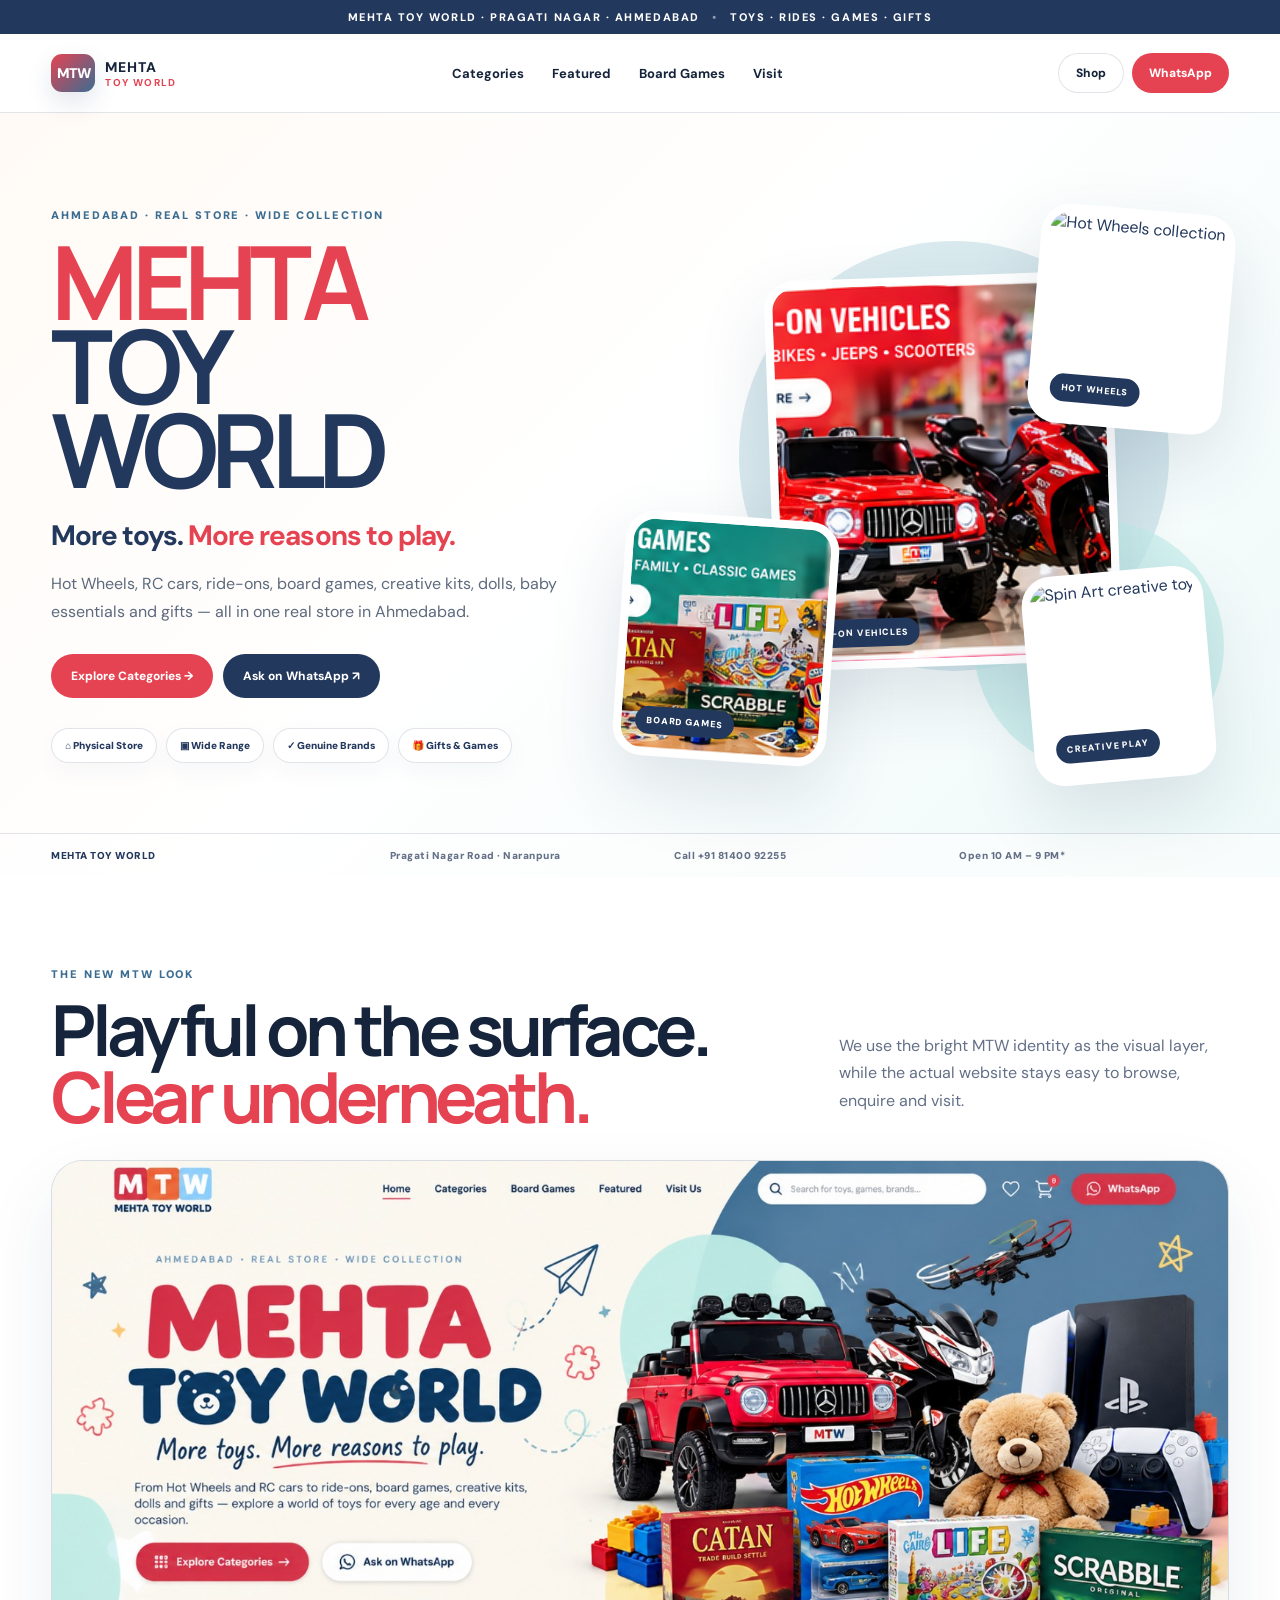
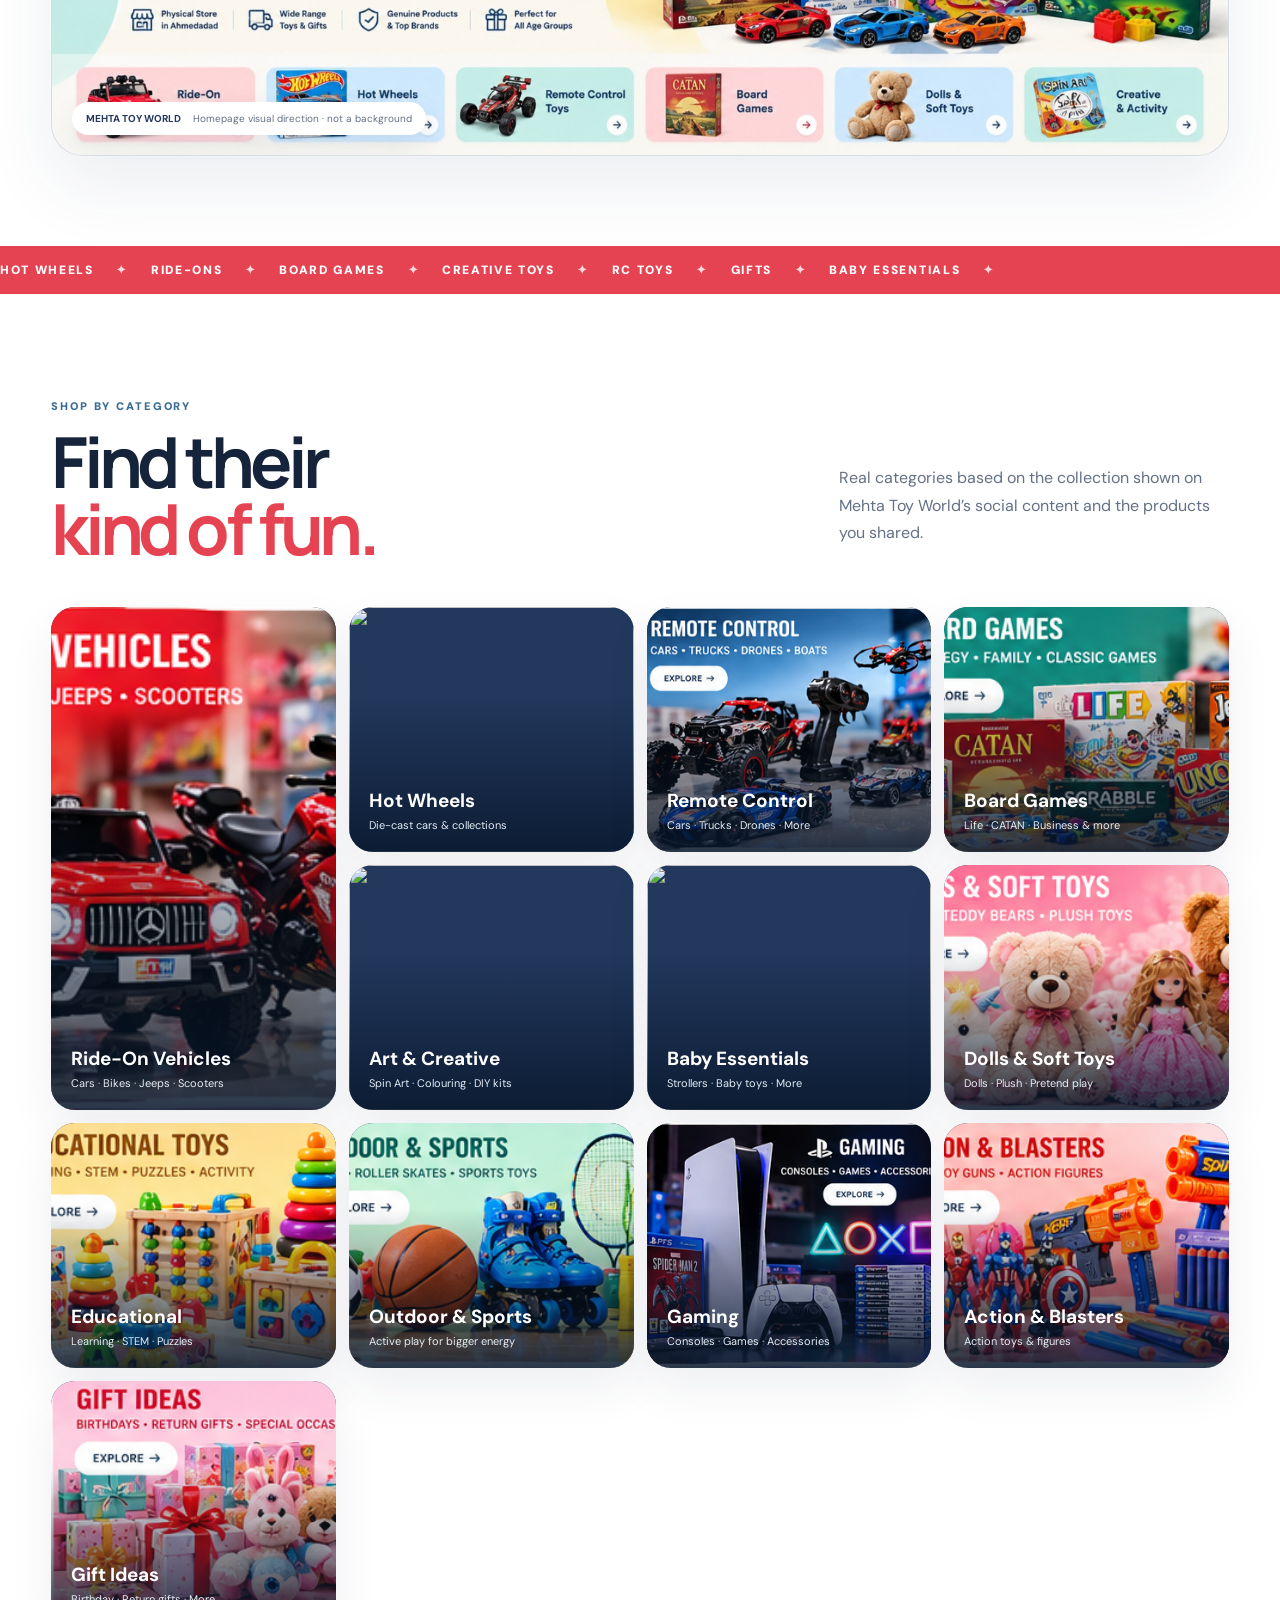
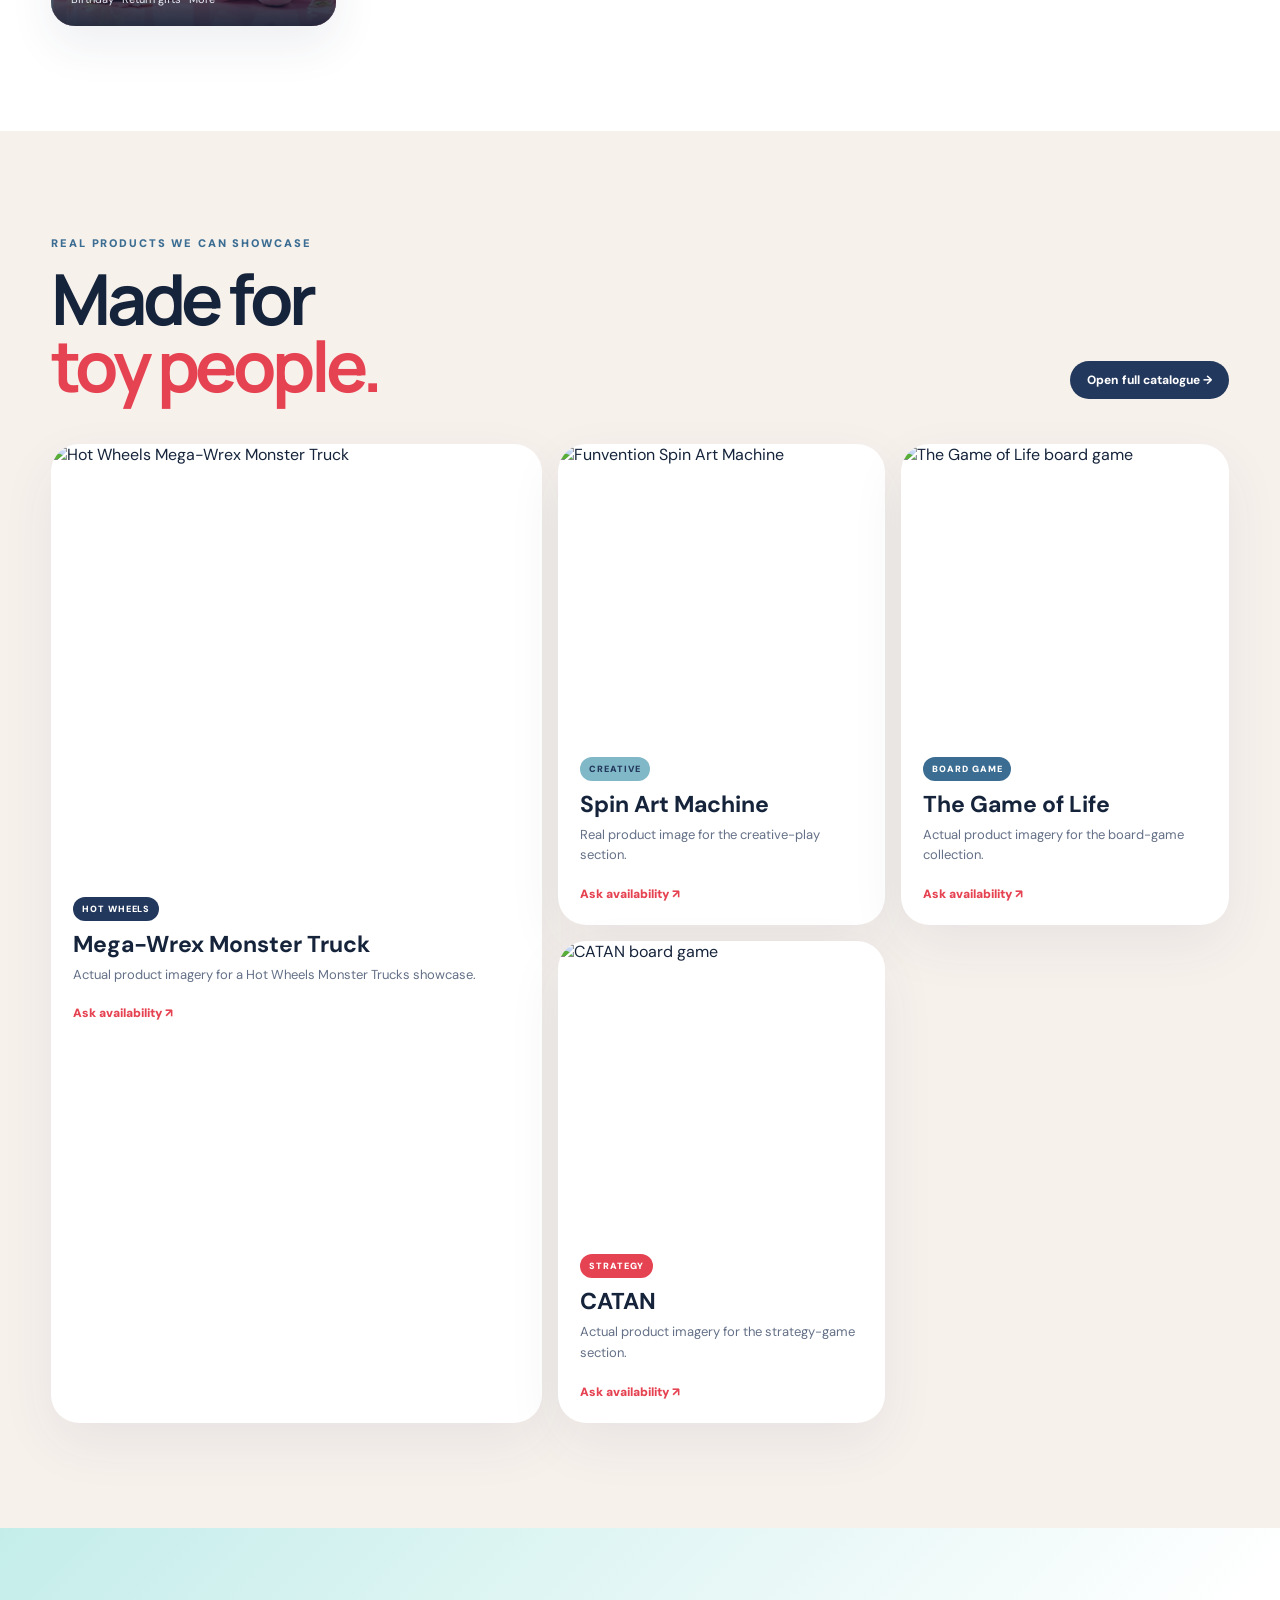
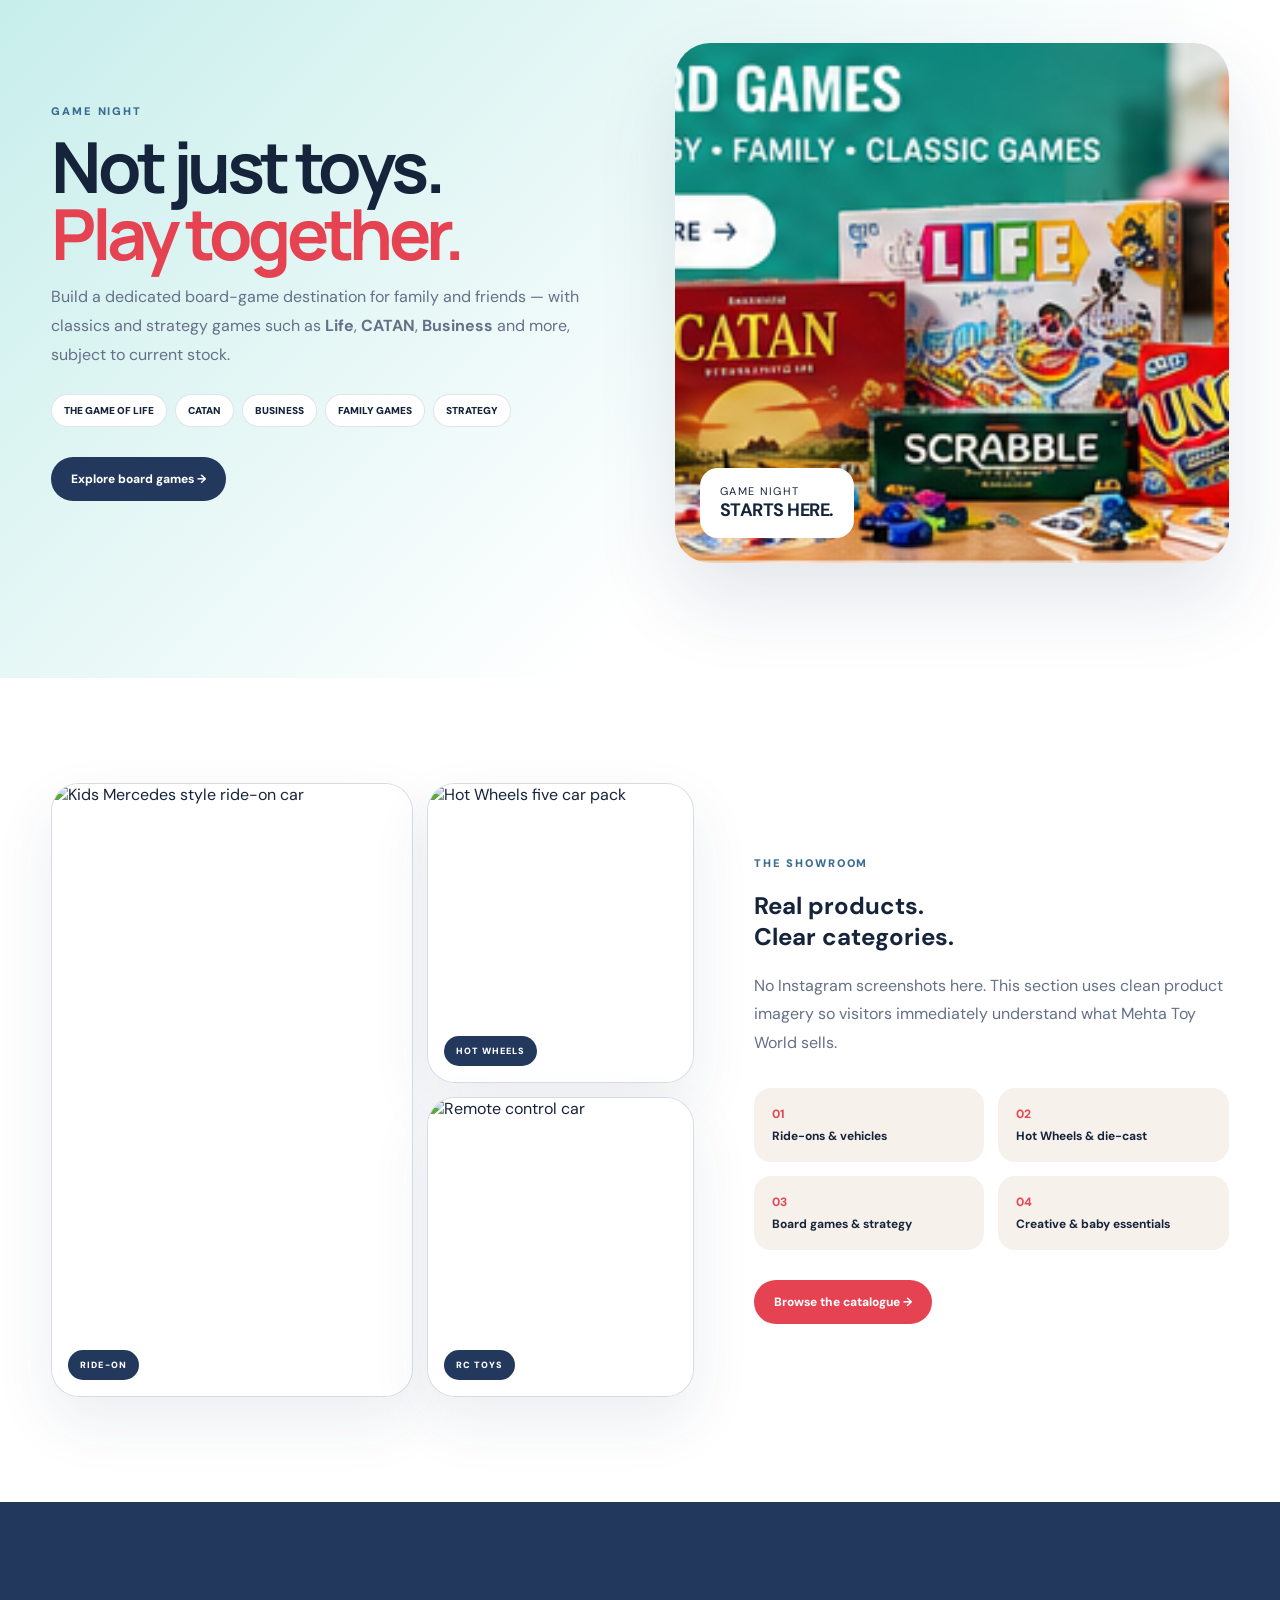
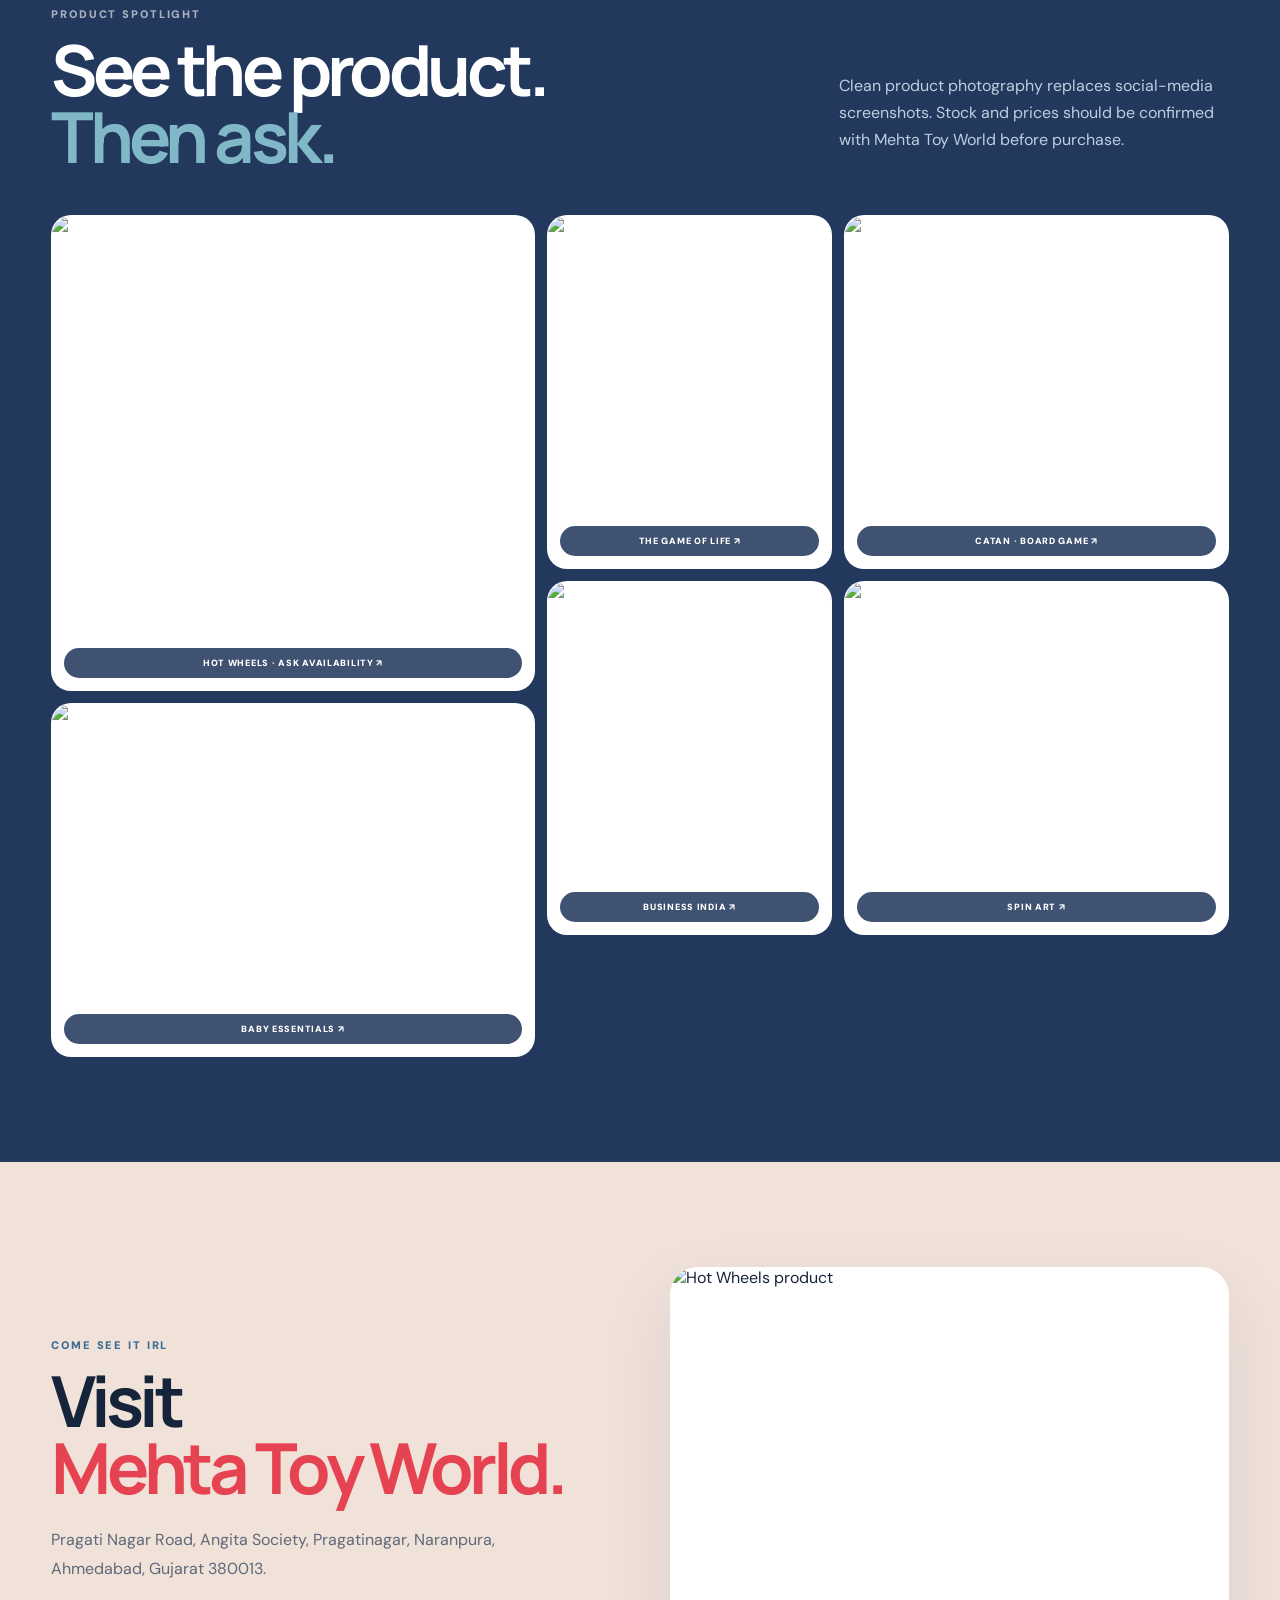
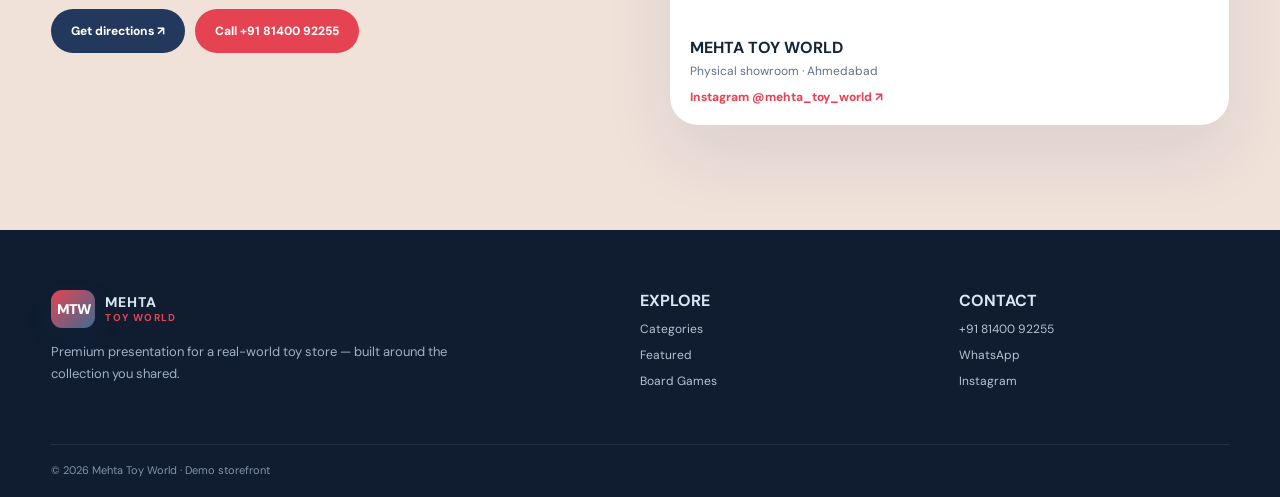
==== commit b4b8f551: "Add files via upload" ====
--- a/index.html
+++ b/index.html
@@ -16,24 +16,39 @@
 <div class="nav-actions"><a class="pill ghost" href="shop.html">Shop</a><a class="pill red" href="https://wa.me/918140092255?text=Hi%20Mehta%20Toy%20World%2C%20I%20want%20to%20ask%20about%20a%20product." target="_blank">WhatsApp</a></div>
 </div></header>
 <main>
-<section class="hero"><div class="hero-media"><img src="assets/store-interior.png" alt="Mehta Toy World showroom"></div><div class="hero-overlay"></div><div class="wrap hero-content">
-<div class="eyebrow light">AHMEDABAD · REAL STORE · REAL COLLECTION</div>
-<h1>More toys.<br><em>More reasons</em><br>to play.</h1>
-<p>From Hot Wheels and RC cars to ride-ons, board games, creative kits, dolls and gifts — explore what Mehta Toy World has to offer.</p>
-<div class="hero-buttons"><a class="pill red big" href="#categories">Explore the collection ↓</a><a class="pill white big" href="https://wa.me/918140092255?text=Hi%20Mehta%20Toy%20World%2C%20please%20share%20today%27s%20available%20toys." target="_blank">Ask on WhatsApp ↗</a></div>
-<div class="hero-meta"><span>📍 Naranpura, Ahmedabad</span><span>🧸 Wide toy collection</span><span>🎁 Gifts & games</span></div>
-</div></section>
+<section class="hero hero-clean" id="home">
+<div class="wrap hero-clean-grid">
+  <div class="hero-copy">
+    <div class="eyebrow">AHMEDABAD · REAL STORE · WIDE COLLECTION</div>
+    <h1><span>MEHTA</span><br>TOY WORLD</h1>
+    <div class="hero-tagline">More toys. <b>More reasons to play.</b></div>
+    <p>Hot Wheels, RC cars, ride-ons, board games, creative kits, dolls, baby essentials and gifts — all in one real store in Ahmedabad.</p>
+    <div class="hero-buttons"><a class="pill red big" href="#categories">Explore Categories →</a><a class="pill dark big" href="https://wa.me/918140092255?text=Hi%20Mehta%20Toy%20World%2C%20please%20share%20today%27s%20available%20toys." target="_blank" rel="noopener">Ask on WhatsApp ↗</a></div>
+    <div class="hero-trust"><span>⌂ Physical Store</span><span>▣ Wide Range</span><span>✓ Genuine Brands</span><span>🎁 Gifts & Games</span></div>
+  </div>
+  <div class="hero-visual">
+    <div class="hero-orb orb-a"></div><div class="hero-orb orb-b"></div>
+    <div class="hero-product main"><img src="assets/cat-rideons.png" alt="Ride-on toys at Mehta Toy World"><span>RIDE-ON VEHICLES</span></div>
+    <div class="hero-product hot"><img src="https://www.funcorp.in/cdn/shop/files/71AYmH6FMJL._SL1500.jpg?v=1741698863" alt="Hot Wheels collection"><span>HOT WHEELS</span></div>
+    <div class="hero-product games"><img src="assets/cat-boardgames.png" alt="Board games"><span>BOARD GAMES</span></div>
+    <div class="hero-product creative"><img src="https://www.funcorp.in/cdn/shop/products/funvention_spin_art_machine_-_diy_rotating_color_drop_abstract_painting_stem_learning_kit_2.jpg?v=1675942703" alt="Spin Art creative toy"><span>CREATIVE PLAY</span></div>
+  </div>
+</div>
+<div class="hero-bottom"><div class="wrap hero-bottom-grid"><span>MEHTA TOY WORLD</span><span>Pragati Nagar Road · Naranpura</span><span>Call +91 81400 92255</span><span>Open 10 AM – 9 PM*</span></div></div>
+</section>
+
+<section class="brand-showcase"><div class="wrap"><div class="section-head compact"><div><div class="eyebrow">THE NEW MTW LOOK</div><h2>Playful on the surface.<br><span>Clear underneath.</span></h2></div><p>We use the bright MTW identity as the visual layer, while the actual website stays easy to browse, enquire and visit.</p></div><div class="showcase-frame"><img src="assets/mtw-hero-reference.png" alt="Mehta Toy World visual direction"><div class="showcase-caption"><b>MEHTA TOY WORLD</b><span>Homepage visual direction · not a background</span></div></div></div></section>
 
 <section class="marquee"><div>HOT WHEELS <i>✦</i> RIDE-ONS <i>✦</i> BOARD GAMES <i>✦</i> CREATIVE TOYS <i>✦</i> RC TOYS <i>✦</i> GIFTS <i>✦</i> BABY ESSENTIALS <i>✦</i></div></section>
 
 <section class="section" id="categories"><div class="wrap"><div class="section-head"><div><div class="eyebrow">SHOP BY CATEGORY</div><h2>Find their<br><span>kind of fun.</span></h2></div><p>Real categories based on the collection shown on Mehta Toy World’s social content and the products you shared.</p></div>
 <div class="cat-grid">
 <a class="cat-card tall" href="shop.html?cat=rideons"><img src="assets/cat-rideons.png"><div><b>Ride-On Vehicles</b><small>Cars · Bikes · Jeeps · Scooters</small></div></a>
-<a class="cat-card" href="shop.html?cat=hotwheels"><img src="assets/hotwheels-cars.png"><div><b>Hot Wheels</b><small>Die-cast cars & collections</small></div></a>
+<a class="cat-card" href="shop.html?cat=hotwheels"><img src="https://www.funcorp.in/cdn/shop/files/71AYmH6FMJL._SL1500.jpg?v=1741698863"><div><b>Hot Wheels</b><small>Die-cast cars & collections</small></div></a>
 <a class="cat-card" href="shop.html?cat=rc"><img src="assets/cat-rc.png"><div><b>Remote Control</b><small>Cars · Trucks · Drones · More</small></div></a>
 <a class="cat-card" href="shop.html?cat=board"><img src="assets/cat-boardgames.png"><div><b>Board Games</b><small>Life · CATAN · Business & more</small></div></a>
-<a class="cat-card" href="shop.html?cat=creative"><img src="assets/spin-art-kit.png"><div><b>Art & Creative</b><small>Spin Art · Colouring · DIY kits</small></div></a>
-<a class="cat-card" href="shop.html?cat=baby"><img src="assets/baby-strollers.png"><div><b>Baby Essentials</b><small>Strollers · Baby toys · More</small></div></a>
+<a class="cat-card" href="shop.html?cat=creative"><img src="https://www.funcorp.in/cdn/shop/products/funvention_spin_art_machine_-_diy_rotating_color_drop_abstract_painting_stem_learning_kit_2.jpg?v=1675942703"><div><b>Art & Creative</b><small>Spin Art · Colouring · DIY kits</small></div></a>
+<a class="cat-card" href="shop.html?cat=baby"><img src="https://www.luvlap.com/cdn/shop/files/20097_EliteStroller_Ecom_Frame_1.jpg?v=1774010897&width=416"><div><b>Baby Essentials</b><small>Strollers · Baby toys · More</small></div></a>
 <a class="cat-card" href="shop.html?cat=dolls"><img src="assets/cat-dolls.png"><div><b>Dolls & Soft Toys</b><small>Dolls · Plush · Pretend play</small></div></a>
 <a class="cat-card" href="shop.html?cat=educational"><img src="assets/cat-educational.png"><div><b>Educational</b><small>Learning · STEM · Puzzles</small></div></a>
 <a class="cat-card" href="shop.html?cat=outdoor"><img src="assets/cat-outdoor.png"><div><b>Outdoor & Sports</b><small>Active play for bigger energy</small></div></a>
@@ -44,19 +59,30 @@
 
 <section class="section cream" id="featured"><div class="wrap"><div class="section-head"><div><div class="eyebrow">REAL PRODUCTS WE CAN SHOWCASE</div><h2>Made for<br><span>toy people.</span></h2></div><a class="pill dark" href="shop.html">Open full catalogue →</a></div>
 <div class="feature-grid">
-<article class="feature-product large"><img src="assets/hotwheels-monster.png"><div><span class="tag">HOT WHEELS</span><h3>Monster Trucks</h3><p>Featured from the collection shared by Mehta Toy World.</p><a href="https://wa.me/918140092255?text=Hi%20Mehta%20Toy%20World%2C%20I%27m%20interested%20in%20Hot%20Wheels%20Monster%20Trucks." target="_blank">Ask availability ↗</a></div></article>
-<article class="feature-product"><img src="assets/spin-art-box.png"><div><span class="tag aqua">CREATIVE</span><h3>Spin Art Maker</h3><p>A colourful maker activity for creative play.</p><a href="https://wa.me/918140092255?text=Hi%20Mehta%20Toy%20World%2C%20please%20share%20the%20price%20and%20availability%20of%20Spin%20Art%20Maker." target="_blank">Ask availability ↗</a></div></article>
-<article class="feature-product"><img src="assets/coloring-map.png"><div><span class="tag blue">EDUCATIONAL</span><h3>Colouring World Map</h3><p>Creative learning with a world-map activity.</p><a href="https://wa.me/918140092255?text=Hi%20Mehta%20Toy%20World%2C%20is%20the%20Colouring%20World%20Map%20available?" target="_blank">Ask availability ↗</a></div></article>
-<article class="feature-product"><img src="assets/hotwheels-collection.png"><div><span class="tag redtag">COLLECT</span><h3>Hot Wheels Collections</h3><p>Single cars and multi-car collections.</p><a href="https://wa.me/918140092255?text=Hi%20Mehta%20Toy%20World%2C%20please%20share%20available%20Hot%20Wheels%20collections." target="_blank">Ask availability ↗</a></div></article>
+<article class="feature-product large"><img src="https://cdn11.bigcommerce.com/s-cpuexkide6/images/stencil/1280x1280/products/4048/26291/8a678e48-83d5-42ba-9f1a-b9fc3d83e63e__51620.1721680122.jpg?c=2%3Fimbypass%3Don" alt="Hot Wheels Mega-Wrex Monster Truck"><div><span class="tag">HOT WHEELS</span><h3>Mega-Wrex Monster Truck</h3><p>Actual product imagery for a Hot Wheels Monster Trucks showcase.</p><a href="https://wa.me/918140092255?text=Hi%20Mehta%20Toy%20World%2C%20I%27m%20interested%20in%20Hot%20Wheels%20Monster%20Trucks." target="_blank">Ask availability ↗</a></div></article>
+<article class="feature-product"><img src="https://www.funcorp.in/cdn/shop/products/funvention_spin_art_machine_-_diy_rotating_color_drop_abstract_painting_stem_learning_kit_2.jpg?v=1675942703" alt="Funvention Spin Art Machine"><div><span class="tag aqua">CREATIVE</span><h3>Spin Art Machine</h3><p>Real product image for the creative-play section.</p><a href="https://wa.me/918140092255?text=Hi%20Mehta%20Toy%20World%2C%20please%20share%20the%20price%20and%20availability%20of%20Spin%20Art%20Machine." target="_blank">Ask availability ↗</a></div></article>
+<article class="feature-product"><img src="https://www.funcorp.in/cdn/shop/files/E82770791_195166190693_combo_21-S_1200x.jpg?v=1683368277" alt="The Game of Life board game"><div><span class="tag blue">BOARD GAME</span><h3>The Game of Life</h3><p>Actual product imagery for the board-game collection.</p><a href="https://wa.me/918140092255?text=Hi%20Mehta%20Toy%20World%2C%20is%20The%20Game%20of%20Life%20available?" target="_blank">Ask availability ↗</a></div></article>
+<article class="feature-product"><img src="https://bonlavie.com/cdn/shop/files/Catan_1.jpg?v=1769772972&width=416" alt="CATAN board game"><div><span class="tag redtag">STRATEGY</span><h3>CATAN</h3><p>Actual product imagery for the strategy-game section.</p><a href="https://wa.me/918140092255?text=Hi%20Mehta%20Toy%20World%2C%20is%20CATAN%20available?" target="_blank">Ask availability ↗</a></div></article>
 </div></div></section>
 
 <section class="split-section" id="games"><div class="wrap split"><div class="split-copy"><div class="eyebrow">GAME NIGHT</div><h2>Not just toys.<br><span>Play together.</span></h2><p>Build a dedicated board-game destination for family and friends — with classics and strategy games such as <b>Life</b>, <b>CATAN</b>, <b>Business</b> and more, subject to current stock.</p><div class="game-list"><span>THE GAME OF LIFE</span><span>CATAN</span><span>BUSINESS</span><span>FAMILY GAMES</span><span>STRATEGY</span></div><a class="pill dark big" href="shop.html?cat=board">Explore board games →</a></div><div class="game-visual"><img src="assets/cat-boardgames.png" alt="Board game category showcase"><div class="game-note">GAME NIGHT<br><b>STARTS HERE.</b></div></div></div></section>
 
-<section class="section"><div class="wrap showroom"><div class="showroom-image"><img src="assets/store-grid-1.png" alt="Mehta Toy World product collection"></div><div class="showroom-copy"><div class="eyebrow">THE SHOWROOM</div><h2>A store full of<br><span>things to discover.</span></h2><p>The website should feel like the store: packed with variety, but organised enough that a parent can quickly find the right category.</p><div class="stats"><div><b>01</b><span>Ride-ons & vehicles</span></div><div><b>02</b><span>Cars & collectibles</span></div><div><b>03</b><span>Games & creative</span></div><div><b>04</b><span>Baby & gifts</span></div></div><a class="pill red big" href="#visit">Plan a visit →</a></div></div></section>
+<section class="section"><div class="wrap showroom"><div class="showroom-products">
+<div class="product-tile tile-wide"><img src="https://fliptoy.in/cdn/shop/products/61cfV1wvvSL._SL1500.jpg?v=1698398819" alt="Kids Mercedes style ride-on car"><span>RIDE-ON</span></div>
+<div class="product-tile"><img src="https://www.funcorp.in/cdn/shop/files/71AYmH6FMJL._SL1500.jpg?v=1741698863" alt="Hot Wheels five car pack"><span>HOT WHEELS</span></div>
+<div class="product-tile"><img src="https://baybee.co.in/cdn/shop/files/001_a13e8b69-e5e6-473b-b8cd-54be881bb60b.jpg?v=1772023209&width=2000" alt="Remote control car"><span>RC TOYS</span></div>
+</div><div class="showroom-copy"><div class="eyebrow">THE SHOWROOM</div><h2>Real products.<br><span>Clear categories.</span></h2><p>No Instagram screenshots here. This section uses clean product imagery so visitors immediately understand what Mehta Toy World sells.</p><div class="stats"><div><b>01</b><span>Ride-ons & vehicles</span></div><div><b>02</b><span>Hot Wheels & die-cast</span></div><div><b>03</b><span>Board games & strategy</span></div><div><b>04</b><span>Creative & baby essentials</span></div></div><a class="pill red big" href="shop.html">Browse the catalogue →</a></div></div></section>
 
-<section class="section dark-section"><div class="wrap"><div class="section-head light-head"><div><div class="eyebrow light">MORE FROM THE COLLECTION</div><h2>Scroll. Spot.<br><span>Ask.</span></h2></div><p>Use these real photos as visual proof, then move customers to WhatsApp for current price and stock.</p></div><div class="photo-wall"><img src="assets/store-grid-2.png"><img src="assets/baby-strollers.png"><img src="assets/hotwheels-monster.png"><img src="assets/spin-art-kit.png"><img src="assets/coloring-map.png"><img src="assets/store-interior.png"></div></div></section>
+<section class="section dark-section"><div class="wrap"><div class="section-head light-head"><div><div class="eyebrow light">PRODUCT SPOTLIGHT</div><h2>See the product.<br><span>Then ask.</span></h2></div><p>Clean product photography replaces social-media screenshots. Stock and prices should be confirmed with Mehta Toy World before purchase.</p></div><div class="product-wall">
+<a class="spot-card spot-big" href="https://wa.me/918140092255?text=Hi%20Mehta%20Toy%20World%2C%20is%20this%20Hot%20Wheels%205-car%20pack%20available?" target="_blank"><img src="https://www.funcorp.in/cdn/shop/files/71AYmH6FMJL._SL1500.jpg?v=1741698863" alt="Hot Wheels five car pack"><span>HOT WHEELS · ASK AVAILABILITY ↗</span></a>
+<a class="spot-card" href="https://wa.me/918140092255?text=Hi%20Mehta%20Toy%20World%2C%20is%20The%20Game%20of%20Life%20available?" target="_blank"><img src="https://www.funcorp.in/cdn/shop/files/E82770791_195166190693_combo_21-S_1200x.jpg?v=1683368277" alt="The Game of Life board game"><span>THE GAME OF LIFE ↗</span></a>
+<a class="spot-card" href="https://wa.me/918140092255?text=Hi%20Mehta%20Toy%20World%2C%20is%20CATAN%20available?" target="_blank"><img src="https://bonlavie.com/cdn/shop/files/Catan_1.jpg?v=1769772972&width=416" alt="CATAN board game"><span>CATAN · BOARD GAME ↗</span></a>
+<a class="spot-card" href="https://wa.me/918140092255?text=Hi%20Mehta%20Toy%20World%2C%20is%20Business%20India%20available?" target="_blank"><img src="https://mmtoyworld.com/cdn/shop/files/71gvT_1VQZL._SL1500__1.jpg?v=1689839766" alt="Business India board game"><span>BUSINESS INDIA ↗</span></a>
+<a class="spot-card" href="https://wa.me/918140092255?text=Hi%20Mehta%20Toy%20World%2C%20is%20the%20Spin%20Art%20Machine%20available?" target="_blank"><img src="https://www.funcorp.in/cdn/shop/products/funvention_spin_art_machine_-_diy_rotating_color_drop_abstract_painting_stem_learning_kit_2.jpg?v=1675942703" alt="Spin Art Machine"><span>SPIN ART ↗</span></a>
+<a class="spot-card" href="https://wa.me/918140092255?text=Hi%20Mehta%20Toy%20World%2C%20do%20you%20have%20baby%20strollers%20available?" target="_blank"><img src="https://www.luvlap.com/cdn/shop/files/20097_EliteStroller_Ecom_Frame_1.jpg?v=1774010897&width=416" alt="Baby stroller"><span>BABY ESSENTIALS ↗</span></a>
+</div></div></section>
 
-<section class="visit" id="visit"><div class="wrap visit-grid"><div><div class="eyebrow">COME SEE IT IRL</div><h2>Visit<br><span>Mehta Toy World.</span></h2><p>Pragati Nagar Road, Angita Society, Pragatinagar, Naranpura, Ahmedabad, Gujarat 380013.</p><div class="visit-actions"><a class="pill dark big" href="https://www.google.com/maps/search/?api=1&query=Mehta%20Toy%20World%2C%20Pragati%20Nagar%20Road%2C%20Naranpura%2C%20Ahmedabad" target="_blank">Get directions ↗</a><a class="pill red big" href="tel:+918140092255">Call +91 81400 92255</a></div></div><div class="visit-card"><img src="assets/store-interior.png"><div><b>MEHTA TOY WORLD</b><span>Physical showroom · Ahmedabad</span><a href="https://www.instagram.com/mehta_toy_world/" target="_blank">Instagram @mehta_toy_world ↗</a></div></div></div></section>
+<section class="visit" id="visit"><div class="wrap visit-grid"><div><div class="eyebrow">COME SEE IT IRL</div><h2>Visit<br><span>Mehta Toy World.</span></h2><p>Pragati Nagar Road, Angita Society, Pragatinagar, Naranpura, Ahmedabad, Gujarat 380013.</p><div class="visit-actions"><a class="pill dark big" href="https://www.google.com/maps/search/?api=1&query=Mehta%20Toy%20World%2C%20Pragati%20Nagar%20Road%2C%20Naranpura%2C%20Ahmedabad" target="_blank">Get directions ↗</a><a class="pill red big" href="tel:+918140092255">Call +91 81400 92255</a></div></div><div class="visit-card"><img src="https://www.funcorp.in/cdn/shop/files/71AYmH6FMJL._SL1500.jpg?v=1741698863" alt="Hot Wheels product"><div><b>MEHTA TOY WORLD</b><span>Physical showroom · Ahmedabad</span><a href="https://www.instagram.com/mehta_toy_world/" target="_blank">Instagram @mehta_toy_world ↗</a></div></div></div></section>
 </main>
 <footer><div class="wrap footer-grid"><div><a class="brand" href="index.html"><span class="brand-mark">MTW</span><span>MEHTA <b>TOY WORLD</b></span></a><p>Premium presentation for a real-world toy store — built around the collection you shared.</p></div><div><b>EXPLORE</b><a href="#categories">Categories</a><a href="#featured">Featured</a><a href="#games">Board Games</a></div><div><b>CONTACT</b><a href="tel:+918140092255">+91 81400 92255</a><a href="https://wa.me/918140092255" target="_blank">WhatsApp</a><a href="https://www.instagram.com/mehta_toy_world/" target="_blank">Instagram</a></div></div><div class="wrap footer-bottom">© 2026 Mehta Toy World · Demo storefront</div></footer>
 <script src="app.js"></script>
--- a/style.css
+++ b/style.css
@@ -1 +1,37 @@
 :root{--red:#E64352;--ivory:#F0E1D9;--mint:#C4EDEA;--aqua:#80B8C7;--blue:#3B6D92;--navy:#23385D;--ink:#16243b;--muted:#647087;--white:#fff;--line:#20385d22;--cream:#f7f1ec}*{box-sizing:border-box}html{scroll-behavior:smooth}body{margin:0;font-family:'DM Sans',sans-serif;color:var(--ink);background:#fff}a{color:inherit;text-decoration:none}img{display:block;max-width:100%}.wrap{width:min(1240px,92%);margin:auto}.topbar{background:var(--navy);color:#fff;text-align:center;padding:10px 14px;font-size:11px;letter-spacing:.14em;font-weight:800}.topbar span{opacity:.5;margin:0 8px}.site-header{position:sticky;top:0;z-index:30;background:#ffffffed;backdrop-filter:blur(16px);border-bottom:1px solid var(--line)}.nav{height:78px;display:flex;align-items:center;justify-content:space-between;gap:24px}.brand{display:flex;align-items:center;gap:10px;font-weight:800;letter-spacing:.06em;font-size:14px}.brand b{display:block;color:var(--red);font-size:10px;letter-spacing:.14em}.brand-mark{width:44px;height:38px;border-radius:11px;background:linear-gradient(135deg,var(--red),var(--blue));color:#fff;display:grid;place-items:center;font-weight:900;letter-spacing:-.08em;box-shadow:0 10px 25px #23385d20}.nav nav{display:flex;gap:28px;font-size:13px;font-weight:700}.nav nav a:hover,.nav nav a.active{color:var(--red)}.nav-actions{display:flex;gap:8px}.pill{display:inline-flex;align-items:center;justify-content:center;border-radius:999px;padding:11px 17px;font-size:12px;font-weight:800;transition:.2s}.pill:hover{transform:translateY(-2px)}.pill.red{background:var(--red);color:#fff}.pill.dark{background:var(--navy);color:#fff}.pill.white{background:#fff;color:var(--navy)}.pill.ghost{border:1px solid var(--line);background:#fff}.pill.big{padding:14px 20px}.hero{min-height:760px;position:relative;color:#fff;display:grid;align-items:end;overflow:hidden;background:#16243b}.hero-media,.hero-overlay{position:absolute;inset:0}.hero-media img{width:100%;height:100%;object-fit:cover;object-position:center}.hero-overlay{background:linear-gradient(90deg,#071426e8 0%,#071426a8 40%,#07142625 75%),linear-gradient(0deg,#071426d9 0%,transparent 55%)}.hero-content{position:relative;padding:110px 0 70px;max-width:1240px}.eyebrow{font-size:11px;letter-spacing:.17em;font-weight:900;color:var(--blue);margin-bottom:15px}.eyebrow.light{color:#fff9}.hero h1{font-family:Manrope,sans-serif;font-size:clamp(48px,7vw,100px);line-height:.9;letter-spacing:-.07em;margin:0 0 24px;max-width:850px}.hero h1 em{font-style:normal;color:#ff6875}.hero p{max-width:650px;font-size:17px;line-height:1.75;color:#eef4fb}.hero-buttons{display:flex;gap:10px;flex-wrap:wrap;margin-top:28px}.hero-meta{display:flex;gap:25px;flex-wrap:wrap;margin-top:35px;color:#dce8f5;font-size:12px;font-weight:700}.marquee{overflow:hidden;background:var(--red);color:#fff;padding:16px 0;white-space:nowrap;font-weight:900;letter-spacing:.14em;font-size:12px}.marquee div{display:inline-block;animation:scroll 25s linear infinite}.marquee i{font-style:normal;margin:0 18px;color:#ffd9dd}@keyframes scroll{to{transform:translateX(-30%)}}.section{padding:105px 0}.section.cream{background:var(--cream)}.section-head{display:flex;justify-content:space-between;gap:35px;align-items:end;margin-bottom:45px}.section-head h2,.split-copy h2,.visit h2{font-family:Manrope,sans-serif;font-size:clamp(40px,5.5vw,72px);line-height:.95;letter-spacing:-.065em;margin:0}.section-head h2 span,.split-copy h2 span,.visit h2 span{color:var(--red)}.section-head>p{max-width:390px;color:var(--muted);line-height:1.7}.cat-grid{display:grid;grid-template-columns:repeat(4,1fr);gap:13px}.cat-card{position:relative;min-height:245px;border-radius:24px;overflow:hidden;background:var(--navy);box-shadow:0 20px 45px #23385d14}.cat-card.tall{min-height:330px;grid-row:span 2}.cat-card img{width:100%;height:100%;object-fit:cover;transition:.5s}.cat-card:after{content:'';position:absolute;inset:0;background:linear-gradient(0deg,#08182ddd,transparent 65%)}.cat-card:hover img{transform:scale(1.05)}.cat-card>div{position:absolute;z-index:2;bottom:20px;left:20px;color:#fff}.cat-card b{display:block;font-size:19px}.cat-card small{display:block;margin-top:5px;color:#e5edf5;font-size:11px}.feature-grid{display:grid;grid-template-columns:1.5fr 1fr 1fr;gap:16px}.feature-product{background:#fff;border-radius:28px;overflow:hidden;box-shadow:0 20px 55px #23385d12}.feature-product.large{grid-row:span 2}.feature-product img{width:100%;height:290px;object-fit:cover}.feature-product.large img{height:430px}.feature-product>div{padding:22px}.feature-product h3{margin:8px 0 6px;font-size:23px}.feature-product p{color:var(--muted);font-size:13px;line-height:1.6;margin:0 0 16px}.feature-product a{font-size:12px;font-weight:900;color:var(--red)}.tag,.mini-tag{display:inline-flex;padding:6px 9px;border-radius:999px;background:#23385d;color:#fff;font-size:9px;font-weight:900;letter-spacing:.1em}.tag.aqua{background:var(--aqua);color:var(--navy)}.tag.blue{background:var(--blue)}.tag.redtag{background:var(--red)}.split-section{padding:115px 0;background:linear-gradient(135deg,var(--mint),#fff 65%)}.split{display:grid;grid-template-columns:1fr 1fr;gap:70px;align-items:center}.split-copy p{color:var(--muted);line-height:1.8;max-width:560px}.game-list{display:flex;gap:8px;flex-wrap:wrap;margin:25px 0 30px}.game-list span{padding:9px 12px;background:#fff;border:1px solid var(--line);border-radius:999px;font-size:10px;font-weight:900}.game-visual{position:relative;border-radius:35px;overflow:hidden;box-shadow:0 35px 80px #23385d20}.game-visual img{width:100%;height:520px;object-fit:cover}.game-note{position:absolute;left:25px;bottom:25px;background:#fff;padding:16px 20px;border-radius:18px;font-size:11px;letter-spacing:.12em}.game-note b{font-size:18px;letter-spacing:-.03em}.showroom{display:grid;grid-template-columns:1.15fr .85fr;gap:60px;align-items:center}.showroom-image{border-radius:35px;overflow:hidden;box-shadow:0 35px 80px #23385d20}.showroom-image img{width:100%;height:650px;object-fit:cover}.showroom-copy p{color:var(--muted);line-height:1.8;max-width:500px}.stats{display:grid;grid-template-columns:1fr 1fr;gap:14px;margin:30px 0}.stats div{padding:18px;background:var(--cream);border-radius:17px}.stats b{display:block;color:var(--red);font-size:12px}.stats span{display:block;margin-top:6px;font-size:12px;font-weight:700}.dark-section{background:var(--navy);color:#fff}.light-head h2{color:#fff}.light-head h2 span{color:#80b8c7}.light-head p{color:#bfcde0}.photo-wall{display:grid;grid-template-columns:repeat(12,1fr);grid-auto-rows:100px;gap:10px}.photo-wall img{width:100%;height:100%;object-fit:cover;border-radius:17px}.photo-wall img:nth-child(1){grid-column:span 5;grid-row:span 5}.photo-wall img:nth-child(2){grid-column:span 3;grid-row:span 3}.photo-wall img:nth-child(3){grid-column:span 4;grid-row:span 3}.photo-wall img:nth-child(4){grid-column:span 3;grid-row:span 3}.photo-wall img:nth-child(5){grid-column:span 4;grid-row:span 3}.photo-wall img:nth-child(6){grid-column:span 5;grid-row:span 3}.visit{padding:105px 0;background:var(--ivory)}.visit-grid{display:grid;grid-template-columns:1fr 1fr;gap:60px;align-items:center}.visit p{max-width:520px;color:#5e6979;line-height:1.8;margin:25px 0}.visit-actions{display:flex;gap:10px;flex-wrap:wrap}.visit-card{background:#fff;border-radius:28px;overflow:hidden;box-shadow:0 30px 70px #23385d18}.visit-card img{width:100%;height:350px;object-fit:cover}.visit-card>div{padding:20px}.visit-card b,.visit-card span,.visit-card a{display:block}.visit-card span{color:var(--muted);font-size:12px;margin:5px 0 10px}.visit-card a{color:var(--red);font-size:12px;font-weight:800}footer{background:#101d31;color:#dbe5f2;padding:60px 0 20px}.footer-grid{display:grid;grid-template-columns:2fr 1fr 1fr;gap:50px}.footer-grid p{max-width:420px;color:#9fb0c5;line-height:1.7;font-size:13px}.footer-grid>b{display:block;color:#fff;font-size:11px;letter-spacing:.13em;margin-bottom:15px}.footer-grid a:not(.brand){display:block;color:#b6c3d3;font-size:12px;margin:10px 0}.footer-bottom{margin-top:45px;padding-top:18px;border-top:1px solid #ffffff15;color:#8294aa;font-size:11px}.shop-page{padding:80px 0}.shop-hero{display:grid;grid-template-columns:.8fr 1.2fr;gap:50px;align-items:center;margin-bottom:55px}.shop-hero h1{font-family:Manrope;font-size:clamp(45px,6vw,78px);line-height:.92;letter-spacing:-.06em;margin:0}.shop-hero h1 span{color:var(--red)}.shop-hero p{color:var(--muted);line-height:1.7;max-width:500px}.shop-hero img{border-radius:28px;box-shadow:0 30px 80px #23385d18}.filters{display:flex;gap:10px;margin-bottom:28px}.filters input,.filters select{border:1px solid var(--line);border-radius:14px;padding:14px 16px;background:#fff;color:var(--ink);outline:none}.filters input{flex:1}.catalogue-grid{display:grid;grid-template-columns:repeat(3,1fr);gap:16px}.catalog-card{background:#fff;border:1px solid var(--line);border-radius:23px;overflow:hidden;box-shadow:0 15px 35px #23385d0c}.catalog-img{background:#f7f7f5;height:300px;overflow:hidden}.catalog-img img{width:100%;height:100%;object-fit:cover;transition:.4s}.catalog-card:hover .catalog-img img{transform:scale(1.04)}.catalog-info{padding:20px}.mini-tag{background:var(--mint);color:var(--navy)}.catalog-info h3{font-size:20px;margin:11px 0 5px}.catalog-info p{font-size:12px;color:var(--muted);min-height:36px}.enquire{display:inline-block;color:var(--red);font-size:12px;font-weight:900;margin-top:7px}.empty-state{grid-column:1/-1;padding:70px;text-align:center;background:var(--cream);border-radius:25px;color:var(--muted)}@media(max-width:950px){.nav nav{display:none}.cat-grid{grid-template-columns:repeat(2,1fr)}.feature-grid{grid-template-columns:1fr 1fr}.feature-product.large{grid-row:auto}.split,.showroom,.visit-grid,.shop-hero{grid-template-columns:1fr}.showroom-image img{height:480px}.catalogue-grid{grid-template-columns:repeat(2,1fr)}}@media(max-width:650px){.nav{height:66px}.nav-actions .ghost{display:none}.hero{min-height:690px}.hero-content{padding-bottom:45px}.hero h1{font-size:53px}.hero p{font-size:14px}.section,.split-section,.visit,.shop-page{padding:70px 0}.section-head{display:block}.section-head>p{margin-top:18px}.cat-grid{grid-template-columns:1fr 1fr;gap:9px}.cat-card,.cat-card.tall{min-height:185px}.cat-card b{font-size:15px}.cat-card small{font-size:9px}.feature-grid{grid-template-columns:1fr}.feature-product.large img,.feature-product img{height:280px}.game-visual img{height:350px}.photo-wall{grid-template-columns:repeat(2,1fr);grid-auto-rows:170px}.photo-wall img{grid-column:span 1!important;grid-row:span 1!important}.photo-wall img:first-child{grid-column:span 2!important}.footer-grid{grid-template-columns:1fr 1fr}.filters{display:grid;grid-template-columns:1fr}.catalogue-grid{grid-template-columns:1fr}.catalog-img{height:260px}.topbar{font-size:9px}}
+/* MTW 2.1 clean hero */
+.hero-clean{min-height:auto;color:var(--navy);background:linear-gradient(135deg,#fffaf5 0%,#fff 48%,#edf9f8 100%);overflow:hidden}
+.hero-clean-grid{min-height:720px;display:grid;grid-template-columns:.9fr 1.1fr;align-items:center;gap:35px;padding:70px 0 45px}
+.hero-copy{position:relative;z-index:4;padding:20px 0}
+.hero-copy .eyebrow{margin-bottom:18px}.hero-copy h1{font-family:Manrope,sans-serif;font-size:clamp(64px,8vw,118px);line-height:.82;letter-spacing:-.075em;margin:0;color:var(--navy)}
+.hero-copy h1 span{color:var(--red)}
+.hero-tagline{font-size:clamp(22px,2.2vw,34px);font-weight:700;margin:25px 0 16px;letter-spacing:-.035em}.hero-tagline b{color:var(--red)}
+.hero-copy>p{max-width:600px;color:#5d6a7d;font-size:16px;line-height:1.75;margin:0}
+.hero-clean .hero-buttons{margin-top:28px}.hero-clean .hero-trust{display:flex;flex-wrap:wrap;gap:9px;margin-top:30px}.hero-trust span{background:#fff;border:1px solid var(--line);border-radius:999px;padding:10px 13px;font-size:10px;font-weight:900;box-shadow:0 8px 24px #23385d0a}
+.hero-visual{position:relative;min-height:590px}.hero-orb{position:absolute;border-radius:50%;filter:blur(.2px)}.orb-a{width:430px;height:430px;background:var(--aqua);opacity:.28;right:60px;top:50px}.orb-b{width:250px;height:250px;background:var(--mint);opacity:.7;right:5px;bottom:10px}
+.hero-product{position:absolute;background:#fff;border:8px solid #fff;border-radius:30px;overflow:hidden;box-shadow:0 30px 70px #23385d20;z-index:2}.hero-product img{width:100%;height:100%;object-fit:cover}.hero-product span{position:absolute;left:14px;bottom:14px;background:var(--navy);color:#fff;border-radius:999px;padding:8px 11px;font-size:9px;font-weight:900;letter-spacing:.1em}.hero-product.main{width:55%;height:390px;right:18%;top:85px;transform:rotate(-2deg)}.hero-product.hot{width:31%;height:220px;right:0;top:18px;transform:rotate(5deg)}.hero-product.games{width:34%;height:245px;left:3%;bottom:20px;transform:rotate(4deg)}.hero-product.creative{width:29%;height:210px;right:3%;bottom:0;transform:rotate(-5deg)}
+.hero-bottom{border-top:1px solid var(--line);background:#fff9;padding:15px 0}.hero-bottom-grid{display:grid;grid-template-columns:1.2fr 1fr 1fr 1fr;gap:15px;font-size:10px;font-weight:900;letter-spacing:.05em;color:#647087}.hero-bottom-grid span:first-child{color:var(--navy);font-weight:900}
+.brand-showcase{padding:90px 0;background:#fff}.compact{margin-bottom:30px}.showcase-frame{position:relative;border-radius:32px;overflow:hidden;background:#f5f7f8;border:1px solid var(--line);box-shadow:0 30px 70px #23385d16}.showcase-frame img{width:100%;height:auto;display:block}.showcase-caption{position:absolute;left:20px;bottom:20px;display:flex;align-items:center;gap:12px;background:#fff;border-radius:999px;padding:10px 14px;box-shadow:0 12px 30px #23385d18;font-size:10px}.showcase-caption b{color:var(--navy)}.showcase-caption span{color:var(--muted)}
+@media(max-width:950px){.hero-clean-grid{grid-template-columns:1fr;min-height:auto;padding-top:55px}.hero-visual{min-height:560px}.hero-bottom-grid{grid-template-columns:1fr 1fr}.showcase-caption{position:relative;left:auto;bottom:auto;border-radius:0;box-shadow:none;border-top:1px solid var(--line)}}
+@media(max-width:650px){.hero-copy h1{font-size:65px}.hero-tagline{font-size:23px}.hero-clean-grid{padding:42px 0 25px}.hero-visual{min-height:430px}.hero-product.main{width:62%;height:270px;right:17%;top:50px}.hero-product.hot{width:36%;height:150px}.hero-product.games{width:38%;height:165px;left:0}.hero-product.creative{width:34%;height:145px}.orb-a{width:280px;height:280px;right:10px}.orb-b{width:170px;height:170px}.hero-bottom-grid{grid-template-columns:1fr 1fr;gap:8px}.brand-showcase{padding:65px 0}.showcase-frame{border-radius:20px}.showcase-frame img{min-height:230px;object-fit:cover;object-position:top center}.showcase-caption{display:block}.showcase-caption span{display:block;margin-top:4px}}
+
+/* 2.2 product imagery refresh — no Instagram screenshots in homepage product sections */
+.showroom-products{display:grid;grid-template-columns:1.15fr .85fr;grid-template-rows:300px 300px;gap:14px}
+.product-tile{position:relative;overflow:hidden;border-radius:28px;background:#f5f6f7;box-shadow:0 25px 60px #23385d16;border:1px solid var(--line)}
+.product-tile.tile-wide{grid-row:1 / span 2}
+.product-tile img{width:100%;height:100%;object-fit:contain;background:#fff;display:block;transition:transform .45s ease}
+.product-tile:hover img{transform:scale(1.04)}
+.product-tile span{position:absolute;left:16px;bottom:16px;background:var(--navy);color:#fff;border-radius:999px;padding:9px 12px;font-size:9px;font-weight:900;letter-spacing:.12em}
+.product-wall{display:grid;grid-template-columns:repeat(12,1fr);grid-auto-rows:110px;gap:12px}
+.spot-card{position:relative;display:block;overflow:hidden;border-radius:20px;background:#fff;border:1px solid #ffffff18;min-height:220px}
+.spot-card img{width:100%;height:100%;object-fit:contain;background:#fff;display:block;transition:transform .45s ease}
+.spot-card:hover img{transform:scale(1.04)}
+.spot-card span{position:absolute;left:12px;right:12px;bottom:12px;background:#23385ddd;color:#fff;border-radius:999px;padding:9px 11px;font-size:9px;font-weight:900;letter-spacing:.08em;text-align:center}
+.spot-card:nth-child(1){grid-column:span 5;grid-row:span 4}
+.spot-card:nth-child(2){grid-column:span 3;grid-row:span 3}
+.spot-card:nth-child(3){grid-column:span 4;grid-row:span 3}
+.spot-card:nth-child(4){grid-column:span 3;grid-row:span 3}
+.spot-card:nth-child(5){grid-column:span 4;grid-row:span 3}
+.spot-card:nth-child(6){grid-column:span 5;grid-row:span 3}
+@media(max-width:950px){.showroom-products{grid-template-rows:240px 240px}.product-wall{grid-template-columns:repeat(2,1fr);grid-auto-rows:250px}.spot-card,.spot-card:nth-child(n){grid-column:span 1;grid-row:span 1}.spot-card:first-child{grid-column:span 2}}
+@media(max-width:650px){.showroom-products{grid-template-columns:1fr 1fr;grid-template-rows:230px 230px}.product-tile.tile-wide{grid-column:span 2;grid-row:auto}.product-wall{grid-template-columns:1fr 1fr;grid-auto-rows:220px}.spot-card,.spot-card:nth-child(n){grid-column:span 1;grid-row:span 1}.spot-card:first-child{grid-column:span 2}.product-tile span{font-size:8px}.spot-card span{font-size:8px}}
